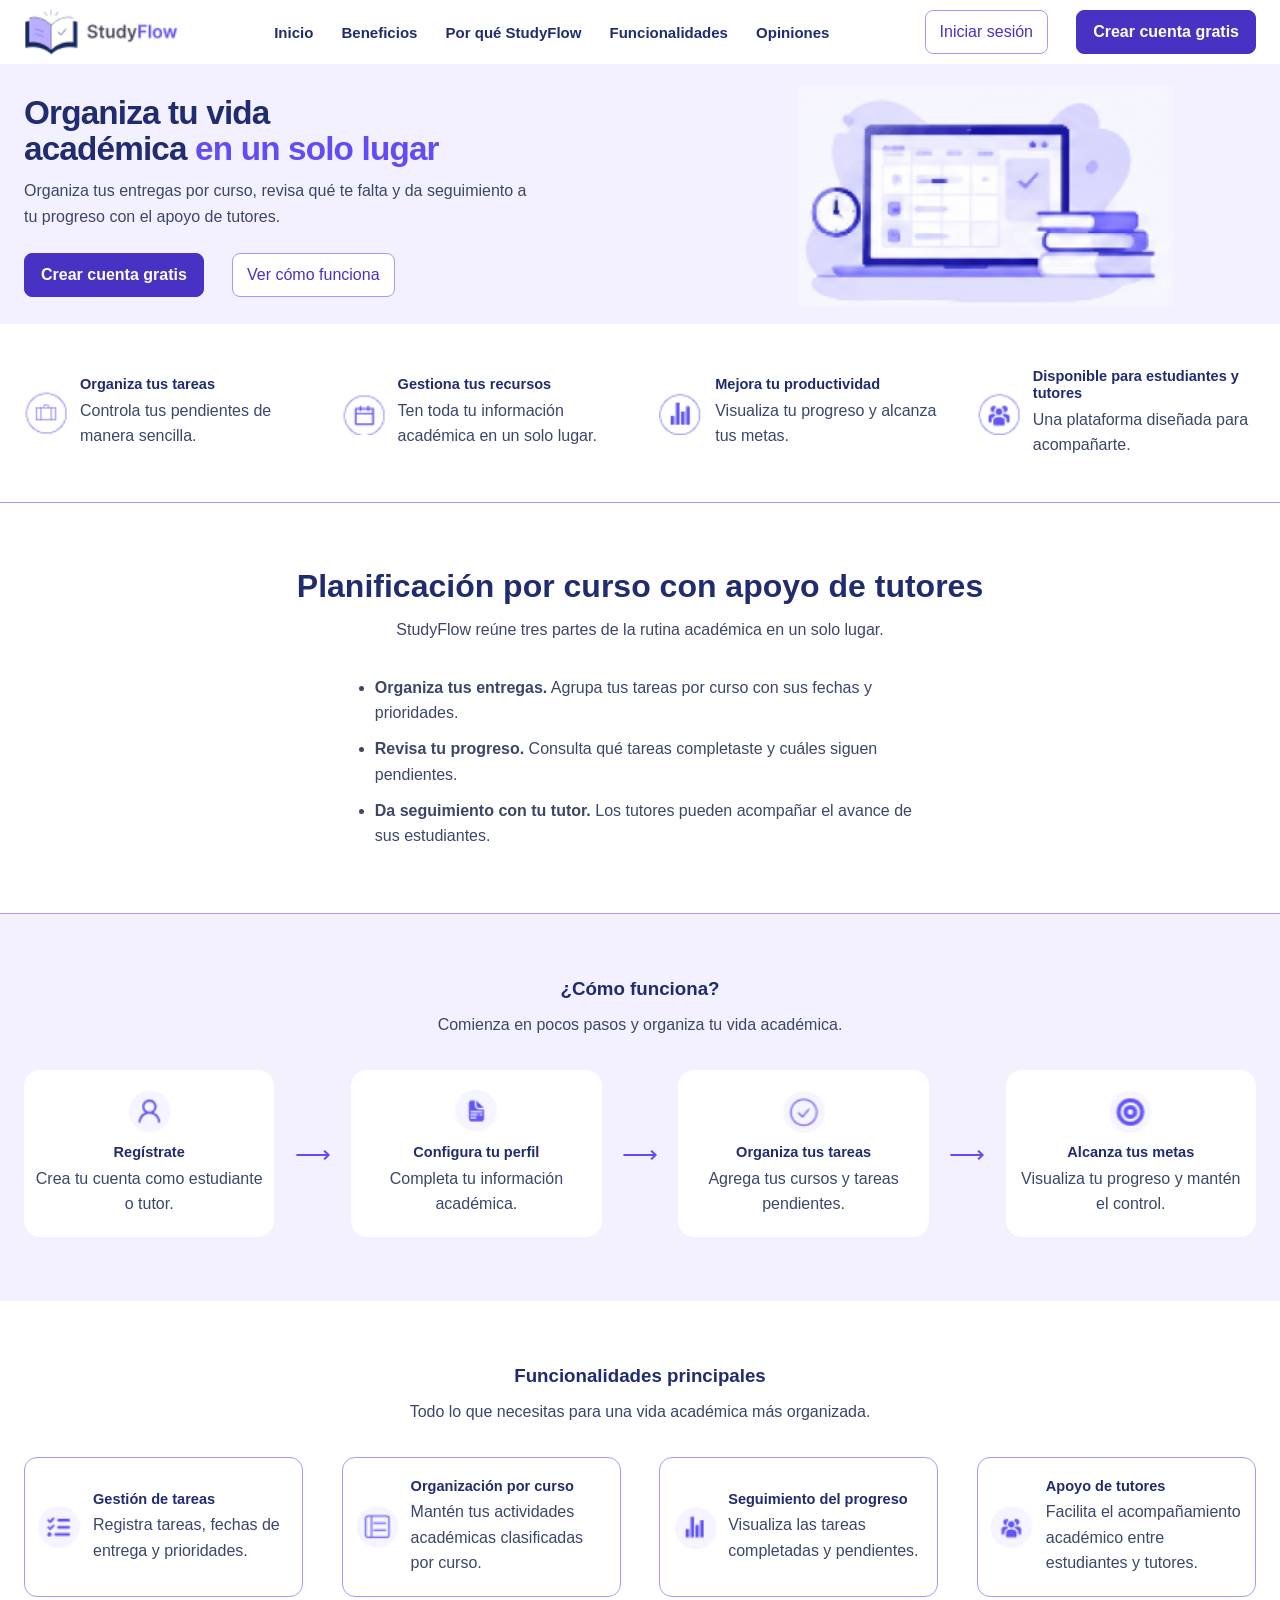
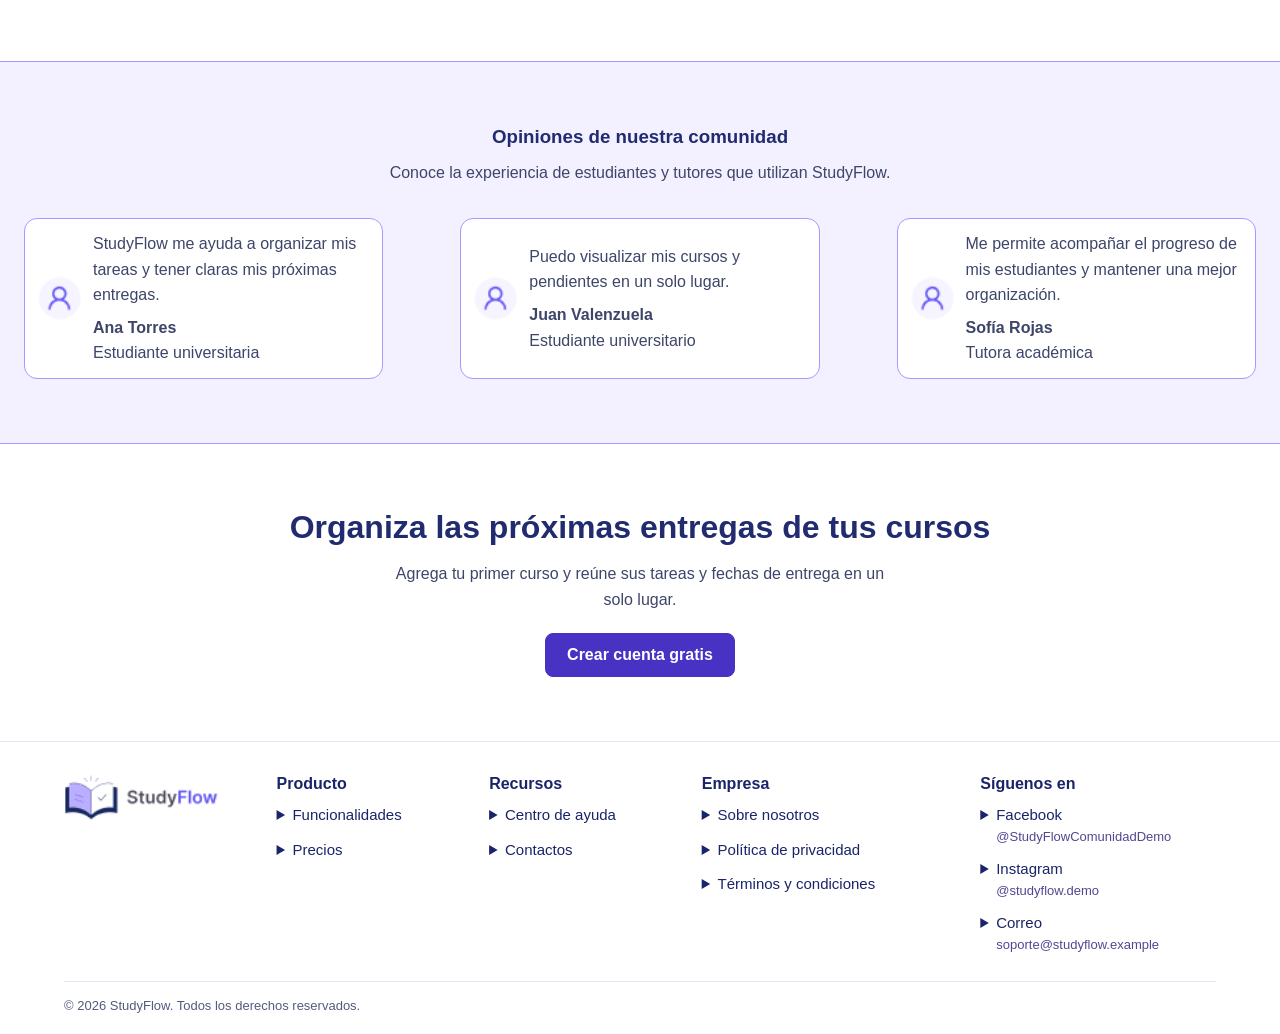
==== index.html @ 6f00f04d "Add files via upload" ====
<!doctype html>
<html lang="es">
  <head>
    <meta charset="utf-8">
    <meta name="viewport" content="width=device-width, initial-scale=1">
    <title>StudyFlow | Organiza tu vida académica</title>
    <link rel="stylesheet" href="assets/styles/styles.css">
  </head>
  <body class="studyflow-landing">
    <header class="wrap top" id="inicio">
      <a href="#inicio">
        <img class="logo" src="assets/img/logo.png" alt="StudyFlow">
      </a>
      <nav aria-label="Navegación principal">
        <a href="#inicio">Inicio</a>
        <a href="#beneficios">Beneficios</a>
        <a href="#diferencial">Por qué StudyFlow</a>
        <a href="#funciones">Funcionalidades</a>
        <a href="#opiniones">Opiniones</a>
      </nav>
      <div class="actions">
        <a class="button outline" href="login.html">Iniciar sesión</a>
        <a class="button sf-primary" href="registro.html">Crear cuenta gratis</a>
      </div>
    </header>
    <main>
      <section class="lavender">
        <div class="wrap hero">
          <div>
            <h1>Organiza tu vida<br> académica <span>en un solo lugar</span></h1>
            <p>Organiza tus entregas por curso, revisa qué te falta y da seguimiento a tu progreso con el apoyo de tutores.</p>
            <div class="actions">
              <a class="button sf-primary" href="registro.html">Crear cuenta gratis</a>
              <a class="button outline" href="#pasos">Ver cómo funciona</a>
            </div>
          </div>
          <img class="hero-art" src="assets/img/agenda.png" alt="Agenda académica en una computadora, junto a un reloj y una pila de libros">
        </div>
      </section>
      <section class="wrap grid benefits" id="beneficios" aria-label="Beneficios">
        <article>
          <img src="assets/img/icons/tasks.png" alt="">
          <div>
            <h3>Organiza tus tareas</h3>
            <p>Controla tus pendientes de manera sencilla.</p>
          </div>
        </article>
        <article>
          <img src="assets/img/icons/calendar.png" alt="">
          <div>
            <h3>Gestiona tus recursos</h3>
            <p>Ten toda tu información académica en un solo lugar.</p>
          </div>
        </article>
        <article>
          <img src="assets/img/icons/chart.png" alt="">
          <div>
            <h3>Mejora tu productividad</h3>
            <p>Visualiza tu progreso y alcanza tus metas.</p>
          </div>
        </article>
        <article>
          <img src="assets/img/icons/team.png" alt="">
          <div>
            <h3>Disponible para estudiantes y tutores</h3>
            <p>Una plataforma diseñada para acompañarte.</p>
          </div>
        </article>
      </section>
      <section class="section sf-difference" id="diferencial" aria-labelledby="titulo-diferencial">
        <div class="wrap">
          <h2 id="titulo-diferencial">Planificación por curso con apoyo de tutores</h2>
          <p class="subtitle">StudyFlow reúne tres partes de la rutina académica en un solo lugar.</p>
          <ul>
            <li><strong>Organiza tus entregas.</strong> Agrupa tus tareas por curso con sus fechas y prioridades.</li>
            <li><strong>Revisa tu progreso.</strong> Consulta qué tareas completaste y cuáles siguen pendientes.</li>
            <li><strong>Da seguimiento con tu tutor.</strong> Los tutores pueden acompañar el avance de sus estudiantes.</li>
          </ul>
        </div>
      </section>
      <section class="lavender section" id="pasos">
        <div class="wrap">
          <h2>¿Cómo funciona?</h2>
          <p class="subtitle">Comienza en pocos pasos y organiza tu vida académica.</p>
          <ol class="grid steps">
            <li>
              <img src="assets/img/icons/user.png" alt="">
              <h3>Regístrate</h3>
              <p>Crea tu cuenta como estudiante o tutor.</p>
            </li>
            <li>
              <img src="assets/img/icons/file.png" alt="">
              <h3>Configura tu perfil</h3>
              <p>Completa tu información académica.</p>
            </li>
            <li>
              <img src="assets/img/icons/check.png" alt="">
              <h3>Organiza tus tareas</h3>
              <p>Agrega tus cursos y tareas pendientes.</p>
            </li>
            <li>
              <img src="assets/img/icons/target.png" alt="">
              <h3>Alcanza tus metas</h3>
              <p>Visualiza tu progreso y mantén el control.</p>
            </li>
          </ol>
        </div>
      </section>
      <section class="wrap section" id="funciones">
        <h2>Funcionalidades principales</h2>
        <p class="subtitle">Todo lo que necesitas para una vida académica más organizada.</p>
        <div class="grid features">
          <article>
            <img src="assets/img/icons/list.png" alt="">
            <div>
              <h3>Gestión de tareas</h3>
              <p>Registra tareas, fechas de entrega y prioridades.</p>
            </div>
          </article>
          <article>
            <img src="assets/img/icons/course.png" alt="">
            <div>
              <h3>Organización por curso</h3>
              <p>Mantén tus actividades académicas clasificadas por curso.</p>
            </div>
          </article>
          <article>
            <img src="assets/img/icons/progress.png" alt="">
            <div>
              <h3>Seguimiento del progreso</h3>
              <p>Visualiza las tareas completadas y pendientes.</p>
            </div>
          </article>
          <article>
            <img src="assets/img/icons/support.png" alt="">
            <div>
              <h3>Apoyo de tutores</h3>
              <p>Facilita el acompañamiento académico entre estudiantes y tutores.</p>
            </div>
          </article>
        </div>
      </section>
      <section class="lavender section opinions" id="opiniones">
        <div class="wrap">
          <h2>Opiniones de nuestra comunidad</h2>
          <p class="subtitle">Conoce la experiencia de estudiantes y tutores que utilizan StudyFlow.</p>
          <div class="quotes">
            <figure>
              <img src="assets/img/icons/user.png" alt="">
              <div>
                <blockquote>StudyFlow me ayuda a organizar mis tareas y tener claras mis próximas entregas.</blockquote>
                <figcaption><strong>Ana Torres</strong><br>Estudiante universitaria</figcaption>
              </div>
            </figure>
            <figure>
              <img src="assets/img/icons/user.png" alt="">
              <div>
                <blockquote>Puedo visualizar mis cursos y pendientes en un solo lugar.</blockquote>
                <figcaption><strong>Juan Valenzuela</strong><br>Estudiante universitario</figcaption>
              </div>
            </figure>
            <figure>
              <img src="assets/img/icons/user.png" alt="">
              <div>
                <blockquote>Me permite acompañar el progreso de mis estudiantes y mantener una mejor organización.</blockquote>
                <figcaption><strong>Sofía Rojas</strong><br>Tutora académica</figcaption>
              </div>
            </figure>
          </div>
        </div>
      </section>
      <section class="section callout">
        <h2>Organiza las próximas entregas de tus cursos</h2>
        <p>Agrega tu primer curso y reúne sus tareas y fechas de entrega en un solo lugar.</p>
        <a class="button sf-primary" href="registro.html">Crear cuenta gratis</a>
      </section>
    </main>
    <footer class="sf-footer">
      <div class="sf-footer-grid">
        <a class="sf-brand" href="#inicio">
          <img class="logo" src="assets/img/logo.png" alt="StudyFlow">
        </a>

        <section aria-labelledby="sf-producto">
          <h2 id="sf-producto">Producto</h2>

          <details>
            <summary>Funcionalidades</summary>
            <p>Organiza tus cursos, consulta las próximas entregas y marca las tareas que ya terminaste.</p>
          </details>

          <details>
            <summary>Precios</summary>
            <p><strong>Gratis · S/ 0 al mes</strong><br>Hasta tres cursos y un calendario.</p>
            <p><strong>Plus · S/ 15 al mes</strong><br>Cursos ilimitados y recordatorios personalizados.</p>
            <p><small>Precios de ejemplo.</small></p>
          </details>
        </section>

        <section aria-labelledby="sf-recursos">
          <h2 id="sf-recursos">Recursos</h2>

          <details>
            <summary>Centro de ayuda</summary>
            <p><strong>¿Cómo creo un curso?</strong><br>En tu panel, selecciona «Nuevo curso» y escribe su nombre.</p>
            <p><strong>¿Cómo completo una tarea?</strong><br>Abre el curso y marca la casilla junto a la tarea.</p>
          </details>

          <details>
            <summary>Contactos</summary>
            <p><strong>Teléfono</strong><br>+1 (202) 555-0147</p>
            <p><strong>Correo</strong><br>soporte@studyflow.example</p>
            <p><strong>Horario</strong><br>Lunes a viernes, de 9 a. m. a 6 p. m.</p>
            <p><small>Datos de contacto ficticios.</small></p>
          </details>
        </section>

        <section aria-labelledby="sf-empresa">
          <h2 id="sf-empresa">Empresa</h2>

          <details>
            <summary>Sobre nosotros</summary>
            <p>StudyFlow ayuda a estudiantes a reunir sus cursos, tareas y fechas de entrega en un solo lugar.</p>
          </details>

          <details>
            <summary>Política de privacidad</summary>
            <p><strong>Datos que utilizamos.</strong> Los datos de una cuenta pueden incluir tu nombre, correo, cursos, tareas y preferencias.</p>
            <p><strong>Para qué los utilizamos.</strong> Para administrar tu cuenta, guardar tus tareas, enviarte los recordatorios que configures y responder tus consultas.</p>
            <p><strong>Conservación y solicitudes.</strong> Conservamos los datos durante el tiempo necesario para prestar el servicio. Puedes solicitar acceso, corrección o eliminación escribiendo a privacidad@studyflow.example.</p>
            <p><small>Texto de ejemplo para StudyFlow.</small></p>
          </details>

          <details>
            <summary>Términos y condiciones</summary>
            <p><strong>Uso del servicio.</strong> StudyFlow permite organizar cursos y tareas. Al usar el servicio, aceptas estos términos y te comprometes a respetar los derechos de otras personas.</p>
            <p><strong>Cuenta y contenido.</strong> Protege tus credenciales. Conservas los derechos sobre el contenido que subes y autorizas a StudyFlow a almacenarlo y mostrarlo para prestar el servicio.</p>
            <p><strong>Uso permitido.</strong> Queda prohibido acceder a cuentas ajenas, difundir contenido ilegal o interferir con el funcionamiento del servicio.</p>
            <p><strong>Planes y consultas.</strong> Si contratas un plan de pago, verás el precio, la frecuencia de cobro y las condiciones de cancelación antes de confirmar. Para consultas, escribe a soporte@studyflow.example.</p>
            <p><small>Texto de ejemplo para StudyFlow.</small></p>
          </details>
        </section>

        <section aria-labelledby="sf-redes">
          <h2 id="sf-redes">Síguenos en</h2>

          <details>
            <summary>Facebook <span class="sf-handle">@StudyFlowComunidadDemo</span></summary>
            <p>StudyFlow Comunidad comparte ideas de organización y novedades del producto.</p>
            <p><small>Perfil ficticio.</small></p>
          </details>

          <details>
            <summary>Instagram <span class="sf-handle">@studyflow.demo</span></summary>
            <p>Consejos de estudio, calendarios y rutinas para organizar tu semana.</p>
            <p><small>Perfil ficticio.</small></p>
          </details>

          <details>
            <summary>Correo <span class="sf-handle">soporte@studyflow.example</span></summary>
            <p>Equipo de soporte de StudyFlow. Atención para consultas, sugerencias y problemas con la cuenta.</p>
            <p><small>Dirección ficticia.</small></p>
          </details>
        </section>
      </div>

      <p class="sf-copyright">© 2026 StudyFlow. Todos los derechos reservados.</p>
    </footer>
  </body>
</html>
---- assets/styles/styles.css ----
/* Colores y estilos generales */
:root {
  --color-texto: #202b70;
  --color-principal: #604df5;
  --fondo-lila: #f3f1ff;
  --color-borde: #a59aff;
}

* {
  box-sizing: border-box;
}

html {
  scroll-behavior: smooth;
}

body {
  margin: 0;
  color: var(--color-texto);
  font: 15px/1.4 Inter, Arial, sans-serif;
}

a {
  color: inherit;
  text-decoration: none;
}

a:focus-visible {
  outline: 2px solid var(--color-principal);
  outline-offset: 4px;
}

img {
  display: block;
  max-width: 100%;
}

h1, h2, h3, p, ol, figure, blockquote {
  margin: 0;
}

h2 {
  font-size: 1.17rem;
  line-height: 1.2;
}

h3 {
  font-size: .91rem;
  line-height: 1.2;
}

.wrap {
  width: 100%;
  padding-inline: 24px;
}

/* Más altura para la portada */
.hero {
  padding-block: 72px;
}

/* Espacio arriba y abajo de cada sección */
main > .benefits {
  padding-block: 44px;
}

main > .section {
  padding-block: 64px;
}

/* Separación entre el título, la descripción y las tarjetas */
.section .subtitle {
  margin-top: 12px;
  margin-bottom: 32px;
}

/* Más espacio dentro de las tarjetas */
.steps li,
.features article {
  padding-block: 24px;
}

/* Espaciado en celular */
@media (max-width: 690px) {
  .hero,
  main > .section {
    padding-block: 40px;
  }

  main > .benefits {
    padding-block: 32px;
  }

  .section .subtitle {
    margin-bottom: 24px;
  }
}
/* Encabezado y navegación */
.top {
  min-height: 78px;
  display: flex;
  align-items: center;
  justify-content: space-between;
  gap: 16px;
}

.logo {
  width: 155px;
}

nav, .actions {
  display: flex;
  align-items: center;
  gap: clamp(10px, 2.2vw, 32px);
}

nav {
  font-weight: 700;
  flex-wrap: wrap;
}

nav a:hover {
  text-decoration: underline;
}

/* Botones */
.button {
  display: inline-block;
  border: 1px solid var(--color-principal);
  padding: 8px 14px;
  border-radius: 8px;
  background: var(--color-principal);
  color: white;
  text-align: center;
}

.button:hover {
  background: #4935df;
  color: white;
}

.outline {
  background: white;
  color: var(--color-principal);
  border-color: var(--color-borde);
}

/* Portada */
.lavender {
  background: var(--fondo-lila);
}

.hero {
  display: grid;
  grid-template-columns: 1.2fr 1fr;
  align-items: center;
  gap: 40px;
  padding-block: 28px 20px;
}

.hero h1 {
  font-size: clamp(1.65rem, 3vw, 2.75rem);
  line-height: 1.08;
  letter-spacing: -.025em;
}

.hero h1 span {
  color: var(--color-principal);
}

.hero p {
  max-width: 520px;
  margin-top: 12px;
}

.hero .actions {
  margin-top: 23px;
  flex-wrap: wrap;
}

.hero .button {
  min-width: 155px;
}

.hero .note {
  margin-top: 15px;
}

.hero-art {
  width: min(100%, 430px);
  justify-self: center;
}

/* Beneficios y secciones */
.grid {
  display: grid;
  grid-template-columns: repeat(4, minmax(0, 1fr));
  gap: clamp(14px, 3vw, 42px);
}

.benefits {
  padding-block: 18px;
}

.benefits article, .features article, figure {
  display: flex;
  align-items: center;
  gap: 12px;
}

article img, figure img, .steps img {
  width: 44px;
  flex: 0 0 44px;
}

article p, .steps p, figure {
  font-size: .82rem;
  line-height: 1.24;
}

.section {
  padding-block: 16px 22px;
  text-align: center;
}

.subtitle {
  margin: 4px 0 16px;
  font-size: .84rem;
}

/* Pasos para comenzar */
.steps {
  list-style: none;
  padding: 0;
  gap: clamp(20px, 6vw, 82px);
}

.steps li {
  background: white;
  border-radius: 16px;
  position: relative;
  padding: 20px 10px 12px;
}

.steps li:not(:last-child)::after {
  content: '⟶';
  color: var(--color-principal);
  font-size: 25px;
  position: absolute;
  left: 100%;
  width: clamp(20px, 6vw, 82px);
  top: 40%;
}

.steps img {
  margin: 0 auto 15px;
  mix-blend-mode: multiply;
}

.steps p, article p {
  margin-top: 4px;
}

/* Tarjetas y opiniones */
.features article, figure {
  border: 1px solid var(--color-borde);
  border-radius: 13px;
  background: white;
  padding: 12px;
  text-align: left;
}

.opinions {
  border-block: 1px solid var(--color-borde);
}

.quotes {
  display: grid;
  grid-template-columns: repeat(3, 1fr);
  gap: clamp(14px, 6vw, 80px);
}

figcaption {
  margin-top: 7px;
}

/* Llamada a la acción */
.callout {
  padding-inline: 24px;
}

.callout h2 {
  margin-bottom: 15px;
}

.callout .button {
  min-width: 190px;
}

/* Pie de página */

.sf-footer {
 padding: 32px clamp(20px, 5vw, 64px) 18px;
 border-top: 1px solid #e8e3fa;
 background: #fff;
 color: #19246a;
 font: 15px/1.5 Arial, sans-serif;
}

.sf-footer-grid {
 display: grid;
 grid-template-columns: 1fr 1fr 1fr 1.35fr 1.25fr;
 align-items: start;
 gap: 24px;
 margin: 0 auto;
}

.sf-footer section {
 min-width: 0;
 overflow-wrap: anywhere;
}

.sf-brand { display: inline-block; }

.sf-footer h2 {
 margin: 0 0 8px;
 font-size: 16px;
}

.sf-footer details + details {
 margin-top: 6px;
}

.sf-footer summary {
 padding: 3px 0;
 cursor: pointer;
}

.sf-footer summary:hover,
.sf-footer details[open] > summary {
 color: #583ac7;
}

.sf-footer summary:focus-visible,
.sf-footer a:focus-visible {
 outline: 2px solid #6549da;
 outline-offset: 4px;
 border-radius: 2px;
}

.sf-footer details p {
 margin: 6px 0 10px 16px;
 color: #495071;
 font-size: 14px;
}

.sf-handle {
 display: block;
 margin-left: 16px;
 color: #544691;
 font-size: 13px;
}

.sf-copyright {
 margin: 24px auto 0;
 padding-top: 14px;
 border-top: 1px solid #e8e3fa;
 color: #545b7d;
 font-size: 13px;
}

@media (max-width: 960px) {
 .sf-footer-grid {
  grid-template-columns: repeat(2, minmax(0, 1fr));
 }

 .sf-brand {
  grid-column: 1 / -1;
 }
}

@media (max-width: 440px) {
 .sf-footer-grid {
  grid-template-columns: 1fr;
 }
}

/* Ventanas de registro e inicio de sesión */
.overlay {
  display: none;
}

.overlay:target {
  display: grid;
  position: fixed;
  inset: 0;
  place-items: center;
  background: #17143588;
  padding: 20px;
}

.panel {
  position: relative;
  background: white;
  border-radius: 14px;
  padding: 28px;
  max-width: 420px;
}

.panel p {
  margin-top: 10px;
}

.close {
  position: absolute;
  right: 12px;
  top: 4px;
  font-size: 26px;
}

/* Ajustes para tabletas y celulares */
@media (max-width: 1000px) {

  .top {
    gap: 12px;
  }

  nav {
    gap: 10px;
    font-size: .85rem;
  }

  .top .actions {
    gap: 6px;
    font-size: .83rem;
  }

  .top .logo {
    width: 120px;
  }

  article img, figure img {
    width: 32px;
    flex-basis: 32px;
  }
}

@media (max-width: 690px) {

  .wrap {
    padding-inline: 14px;
  }

  .top {
    flex-wrap: wrap;
    padding-block: 12px;
  }

  nav {
    order: 1;
    width: 100%;
    justify-content: space-between;
  }

  .hero {
    grid-template-columns: 1fr;
    gap: 12px;
  }

  .hero-art {
    width: min(100%, 340px);
  }

  .grid {
    grid-template-columns: repeat(2, minmax(0, 1fr));
  }

  .steps li:not(:last-child)::after {
    content: none;
  }

  .quotes {
    grid-template-columns: 1fr;
  }
}

/* Preferencias de movimiento */
@media (prefers-reduced-motion: reduce) {

  html {
    scroll-behavior: auto;
  }
}

/* Espaciado de la portada y enlaces del pie */
.top { min-height: 64px; }
.hero { padding-block: 22px 18px; }
.hero h1 { font-size: clamp(1.65rem, 2.6vw, 2.35rem); }
.hero-art { width: min(100%, 375px); }
.benefits { padding-block: 14px; }
.section { padding-block: 14px 18px; }
.steps li { padding-top: 14px; }
.steps img { margin-bottom: 10px; }

/* Mejoras de la landing de StudyFlow */
.studyflow-landing {
  --sf-cta: #4732c4;
  --sf-cta-hover: #38249e;
  --sf-texto-secundario: #3d4569;
}

.studyflow-landing .top,
.studyflow-landing .actions {
  flex-wrap: wrap;
}

.studyflow-landing .top nav {
  font-size: 0.9375rem;
}

.studyflow-landing main :is(p, blockquote, figcaption),
.studyflow-landing .sf-difference ul {
  color: var(--sf-texto-secundario);
  font-size: 1rem;
  line-height: 1.6;
}

.studyflow-landing :is(.steps li, .features article) {
  padding-block: 1.25rem;
}

.studyflow-landing .button {
  display: inline-flex;
  align-items: center;
  justify-content: center;
  min-height: 44px;
  font-size: 1rem;
}

.studyflow-landing .button.sf-primary {
  padding: 0.625rem 1rem;
  border-color: var(--sf-cta);
  background: var(--sf-cta);
  color: #fff;
  font-weight: 700;
}

.studyflow-landing .button.sf-primary:hover {
  border-color: var(--sf-cta-hover);
  background: var(--sf-cta-hover);
  text-decoration: underline;
}

.studyflow-landing .button.outline {
  color: var(--sf-cta);
}

.studyflow-landing .button.outline:hover {
  background: var(--fondo-lila);
}

.studyflow-landing :is(a, summary):focus-visible {
  outline: 3px solid var(--sf-cta);
  outline-offset: 4px;
  box-shadow: 0 0 0 4px #fff;
}

.studyflow-landing .sf-difference {
  border-block: 1px solid var(--color-borde);
}

.studyflow-landing .sf-difference h2,
.studyflow-landing .callout h2 {
  font-size: clamp(1.4rem, 2.5vw, 2rem);
}

.studyflow-landing .sf-difference ul {
  width: fit-content;
  max-width: 65ch;
  margin: 0 auto;
  padding-inline-start: 1.5rem;
  text-align: start;
}

.studyflow-landing .sf-difference li + li {
  margin-top: 0.65rem;
}

.studyflow-landing .callout p {
  max-width: 56ch;
  margin: 0 auto 1.25rem;
}

@media (max-width: 960px) {
  .studyflow-landing .grid {
    grid-template-columns: repeat(2, minmax(0, 1fr));
  }

  .studyflow-landing .steps li::after {
    display: none;
  }
}

@media (max-width: 440px) {
  .studyflow-landing .grid {
    grid-template-columns: minmax(0, 1fr);
  }
}
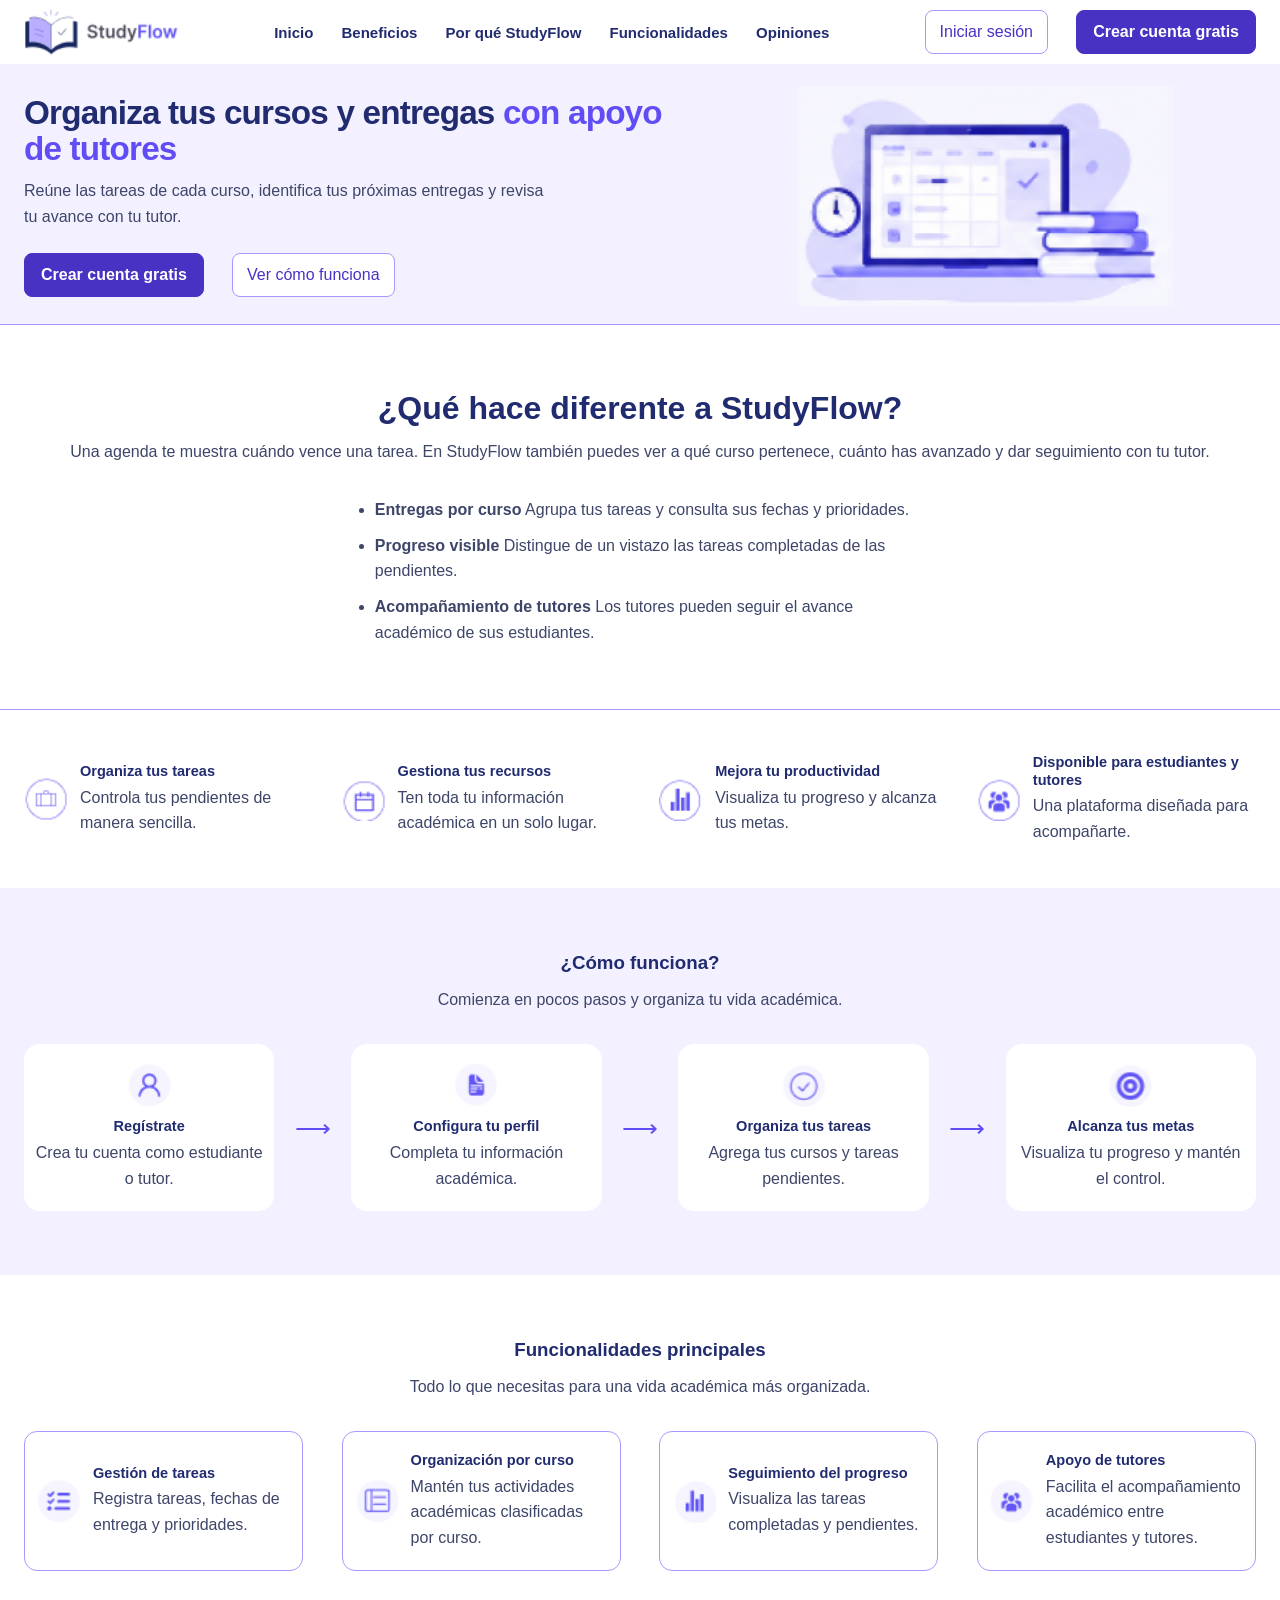
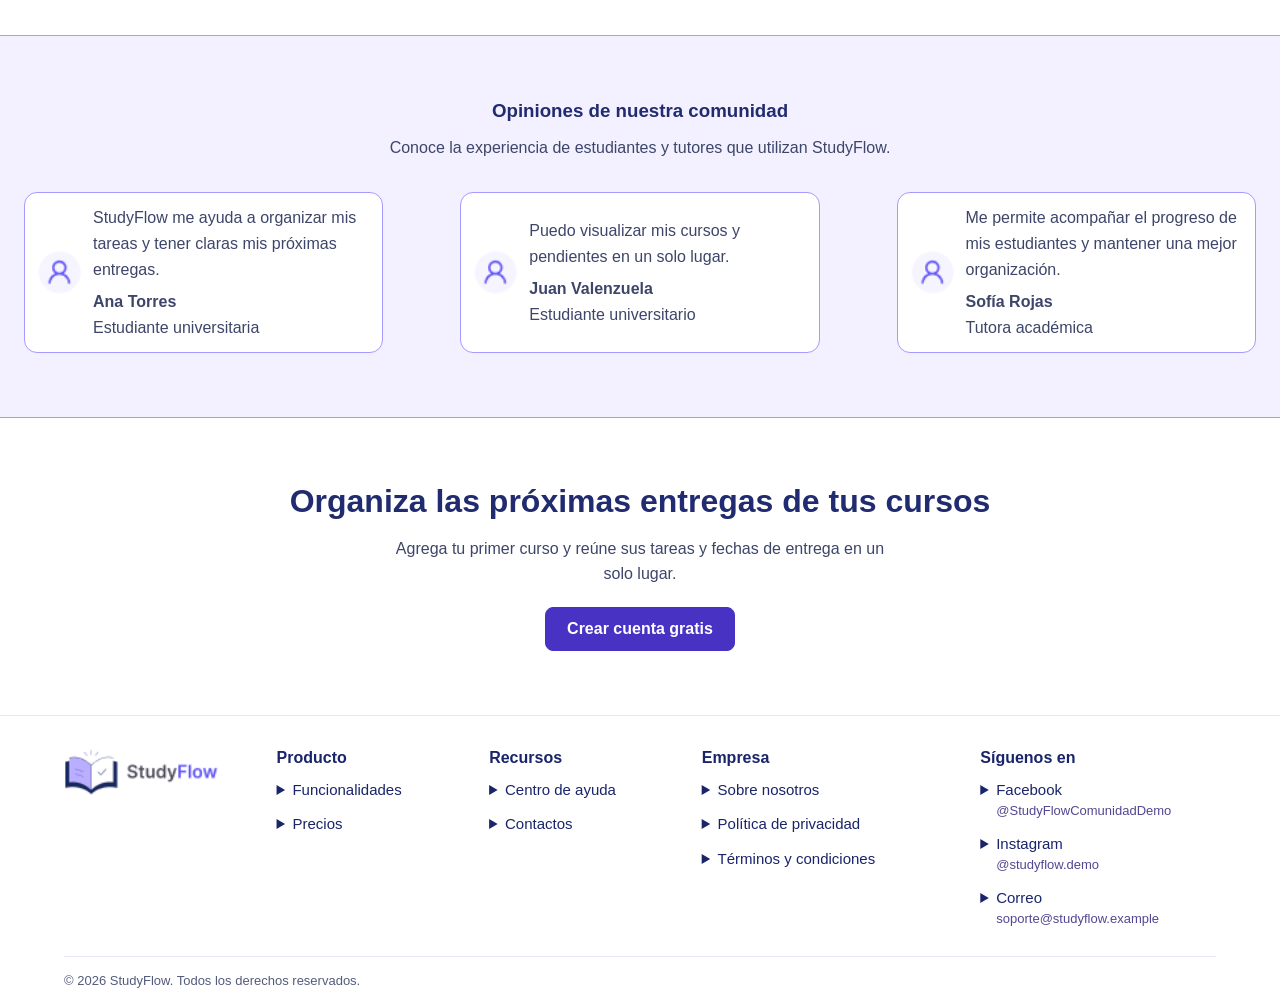
==== commit 788ee81d: "Add files via upload" ====
--- a/index.html
+++ b/index.html
@@ -27,8 +27,8 @@
       <section class="lavender">
         <div class="wrap hero">
           <div>
-            <h1>Organiza tu vida<br> académica <span>en un solo lugar</span></h1>
-            <p>Organiza tus entregas por curso, revisa qué te falta y da seguimiento a tu progreso con el apoyo de tutores.</p>
+            <h1>Organiza tus cursos y entregas <span>con apoyo de tutores</span></h1>
+            <p>Reúne las tareas de cada curso, identifica tus próximas entregas y revisa tu avance con tu tutor.</p>
             <div class="actions">
               <a class="button sf-primary" href="registro.html">Crear cuenta gratis</a>
               <a class="button outline" href="#pasos">Ver cómo funciona</a>
@@ -37,6 +37,17 @@
           <img class="hero-art" src="assets/img/agenda.png" alt="Agenda académica en una computadora, junto a un reloj y una pila de libros">
         </div>
       </section>
+      <section class="section sf-difference" id="diferencial" aria-labelledby="titulo-diferencial">
+        <div class="wrap">
+          <h2 id="titulo-diferencial">¿Qué hace diferente a StudyFlow?</h2>
+          <p class="subtitle">Una agenda te muestra cuándo vence una tarea. En StudyFlow también puedes ver a qué curso pertenece, cuánto has avanzado y dar seguimiento con tu tutor.</p>
+          <ul>
+            <li><strong>Entregas por curso</strong> Agrupa tus tareas y consulta sus fechas y prioridades.</li>
+            <li><strong>Progreso visible</strong> Distingue de un vistazo las tareas completadas de las pendientes.</li>
+            <li><strong>Acompañamiento de tutores</strong> Los tutores pueden seguir el avance académico de sus estudiantes.</li>
+          </ul>
+        </div>
+      </section>
       <section class="wrap grid benefits" id="beneficios" aria-label="Beneficios">
         <article>
           <img src="assets/img/icons/tasks.png" alt="">
@@ -66,17 +77,6 @@
             <p>Una plataforma diseñada para acompañarte.</p>
           </div>
         </article>
-      </section>
-      <section class="section sf-difference" id="diferencial" aria-labelledby="titulo-diferencial">
-        <div class="wrap">
-          <h2 id="titulo-diferencial">Planificación por curso con apoyo de tutores</h2>
-          <p class="subtitle">StudyFlow reúne tres partes de la rutina académica en un solo lugar.</p>
-          <ul>
-            <li><strong>Organiza tus entregas.</strong> Agrupa tus tareas por curso con sus fechas y prioridades.</li>
-            <li><strong>Revisa tu progreso.</strong> Consulta qué tareas completaste y cuáles siguen pendientes.</li>
-            <li><strong>Da seguimiento con tu tutor.</strong> Los tutores pueden acompañar el avance de sus estudiantes.</li>
-          </ul>
-        </div>
       </section>
       <section class="lavender section" id="pasos">
         <div class="wrap">
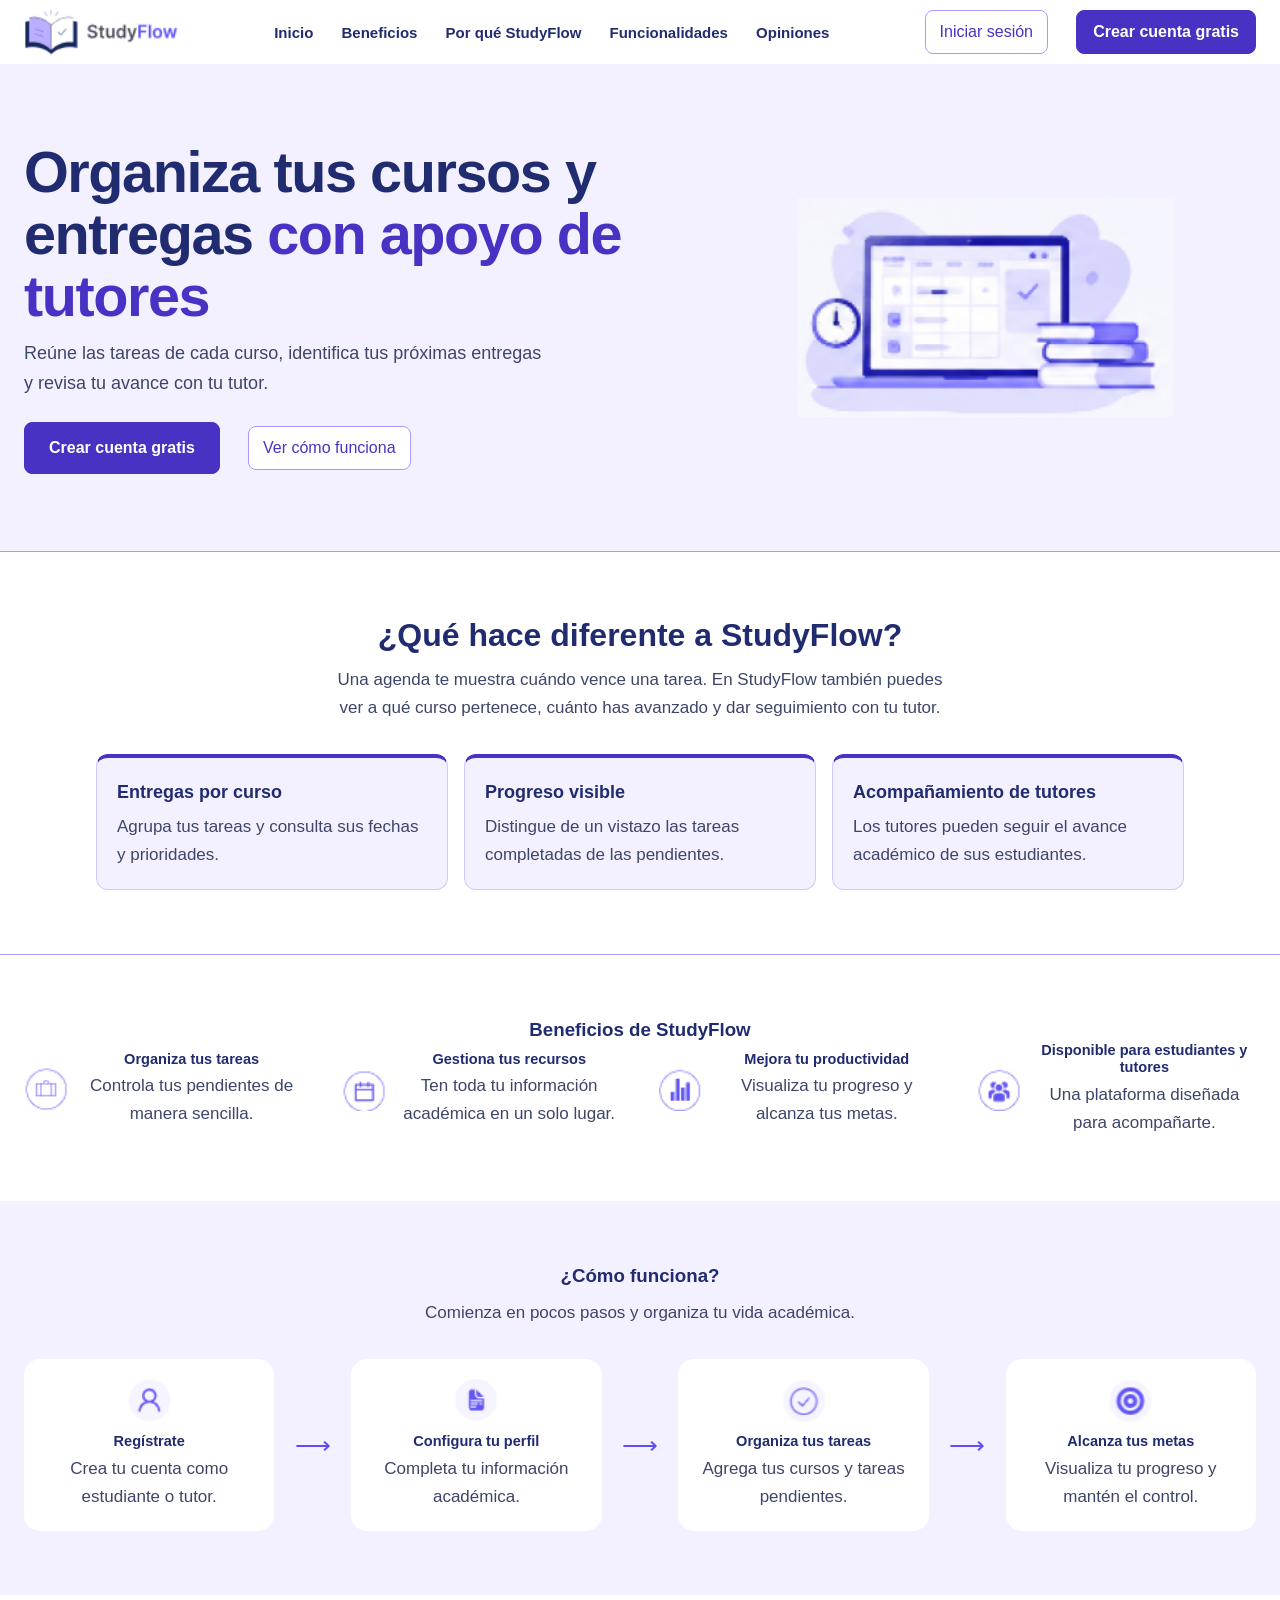
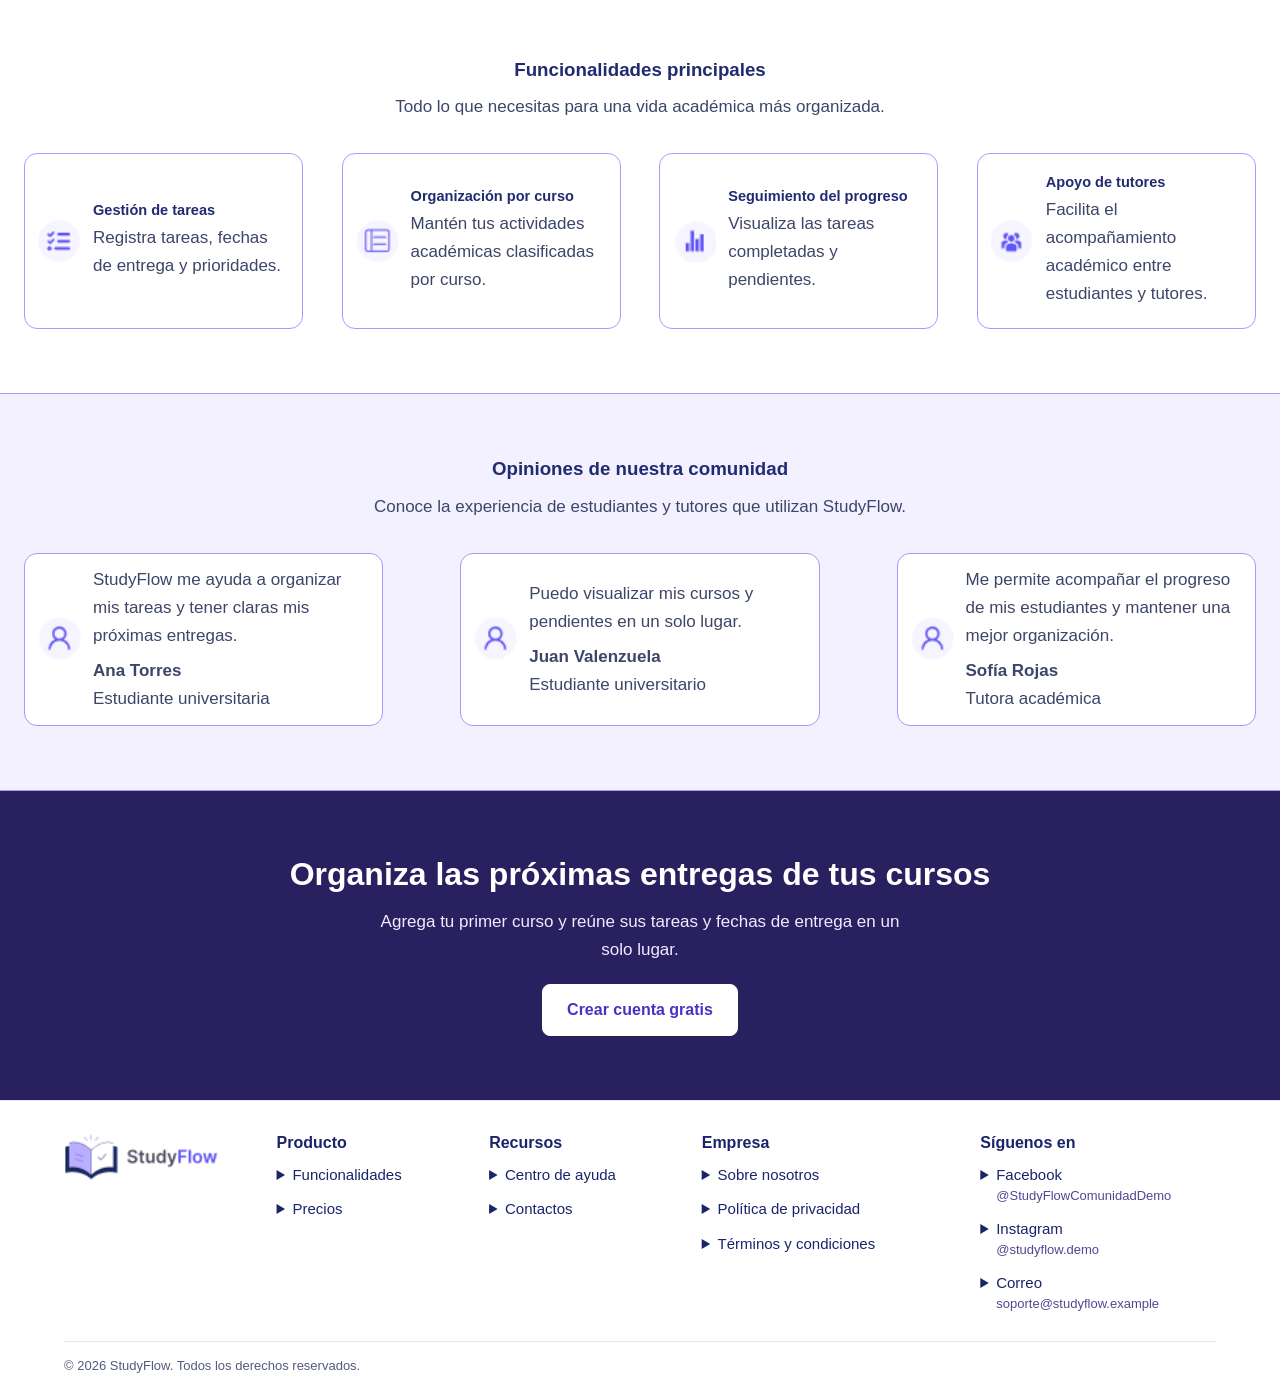
==== commit 98c962f0: "Add files via upload" ====
--- a/index.html
+++ b/index.html
@@ -1,270 +1,273 @@
-<!doctype html>
-<html lang="es">
-  <head>
-    <meta charset="utf-8">
-    <meta name="viewport" content="width=device-width, initial-scale=1">
-    <title>StudyFlow | Organiza tu vida académica</title>
-    <link rel="stylesheet" href="assets/styles/styles.css">
-  </head>
-  <body class="studyflow-landing">
-    <header class="wrap top" id="inicio">
-      <a href="#inicio">
-        <img class="logo" src="assets/img/logo.png" alt="StudyFlow">
-      </a>
-      <nav aria-label="Navegación principal">
-        <a href="#inicio">Inicio</a>
-        <a href="#beneficios">Beneficios</a>
-        <a href="#diferencial">Por qué StudyFlow</a>
-        <a href="#funciones">Funcionalidades</a>
-        <a href="#opiniones">Opiniones</a>
-      </nav>
-      <div class="actions">
-        <a class="button outline" href="login.html">Iniciar sesión</a>
-        <a class="button sf-primary" href="registro.html">Crear cuenta gratis</a>
-      </div>
-    </header>
-    <main>
-      <section class="lavender">
-        <div class="wrap hero">
-          <div>
-            <h1>Organiza tus cursos y entregas <span>con apoyo de tutores</span></h1>
-            <p>Reúne las tareas de cada curso, identifica tus próximas entregas y revisa tu avance con tu tutor.</p>
-            <div class="actions">
-              <a class="button sf-primary" href="registro.html">Crear cuenta gratis</a>
-              <a class="button outline" href="#pasos">Ver cómo funciona</a>
-            </div>
-          </div>
-          <img class="hero-art" src="assets/img/agenda.png" alt="Agenda académica en una computadora, junto a un reloj y una pila de libros">
-        </div>
-      </section>
-      <section class="section sf-difference" id="diferencial" aria-labelledby="titulo-diferencial">
-        <div class="wrap">
-          <h2 id="titulo-diferencial">¿Qué hace diferente a StudyFlow?</h2>
-          <p class="subtitle">Una agenda te muestra cuándo vence una tarea. En StudyFlow también puedes ver a qué curso pertenece, cuánto has avanzado y dar seguimiento con tu tutor.</p>
-          <ul>
-            <li><strong>Entregas por curso</strong> Agrupa tus tareas y consulta sus fechas y prioridades.</li>
-            <li><strong>Progreso visible</strong> Distingue de un vistazo las tareas completadas de las pendientes.</li>
-            <li><strong>Acompañamiento de tutores</strong> Los tutores pueden seguir el avance académico de sus estudiantes.</li>
-          </ul>
-        </div>
-      </section>
-      <section class="wrap grid benefits" id="beneficios" aria-label="Beneficios">
-        <article>
-          <img src="assets/img/icons/tasks.png" alt="">
-          <div>
-            <h3>Organiza tus tareas</h3>
-            <p>Controla tus pendientes de manera sencilla.</p>
-          </div>
-        </article>
-        <article>
-          <img src="assets/img/icons/calendar.png" alt="">
-          <div>
-            <h3>Gestiona tus recursos</h3>
-            <p>Ten toda tu información académica en un solo lugar.</p>
-          </div>
-        </article>
-        <article>
-          <img src="assets/img/icons/chart.png" alt="">
-          <div>
-            <h3>Mejora tu productividad</h3>
-            <p>Visualiza tu progreso y alcanza tus metas.</p>
-          </div>
-        </article>
-        <article>
-          <img src="assets/img/icons/team.png" alt="">
-          <div>
-            <h3>Disponible para estudiantes y tutores</h3>
-            <p>Una plataforma diseñada para acompañarte.</p>
-          </div>
-        </article>
-      </section>
-      <section class="lavender section" id="pasos">
-        <div class="wrap">
-          <h2>¿Cómo funciona?</h2>
-          <p class="subtitle">Comienza en pocos pasos y organiza tu vida académica.</p>
-          <ol class="grid steps">
-            <li>
-              <img src="assets/img/icons/user.png" alt="">
-              <h3>Regístrate</h3>
-              <p>Crea tu cuenta como estudiante o tutor.</p>
-            </li>
-            <li>
-              <img src="assets/img/icons/file.png" alt="">
-              <h3>Configura tu perfil</h3>
-              <p>Completa tu información académica.</p>
-            </li>
-            <li>
-              <img src="assets/img/icons/check.png" alt="">
-              <h3>Organiza tus tareas</h3>
-              <p>Agrega tus cursos y tareas pendientes.</p>
-            </li>
-            <li>
-              <img src="assets/img/icons/target.png" alt="">
-              <h3>Alcanza tus metas</h3>
-              <p>Visualiza tu progreso y mantén el control.</p>
-            </li>
-          </ol>
-        </div>
-      </section>
-      <section class="wrap section" id="funciones">
-        <h2>Funcionalidades principales</h2>
-        <p class="subtitle">Todo lo que necesitas para una vida académica más organizada.</p>
-        <div class="grid features">
-          <article>
-            <img src="assets/img/icons/list.png" alt="">
-            <div>
-              <h3>Gestión de tareas</h3>
-              <p>Registra tareas, fechas de entrega y prioridades.</p>
-            </div>
-          </article>
-          <article>
-            <img src="assets/img/icons/course.png" alt="">
-            <div>
-              <h3>Organización por curso</h3>
-              <p>Mantén tus actividades académicas clasificadas por curso.</p>
-            </div>
-          </article>
-          <article>
-            <img src="assets/img/icons/progress.png" alt="">
-            <div>
-              <h3>Seguimiento del progreso</h3>
-              <p>Visualiza las tareas completadas y pendientes.</p>
-            </div>
-          </article>
-          <article>
-            <img src="assets/img/icons/support.png" alt="">
-            <div>
-              <h3>Apoyo de tutores</h3>
-              <p>Facilita el acompañamiento académico entre estudiantes y tutores.</p>
-            </div>
-          </article>
-        </div>
-      </section>
-      <section class="lavender section opinions" id="opiniones">
-        <div class="wrap">
-          <h2>Opiniones de nuestra comunidad</h2>
-          <p class="subtitle">Conoce la experiencia de estudiantes y tutores que utilizan StudyFlow.</p>
-          <div class="quotes">
-            <figure>
-              <img src="assets/img/icons/user.png" alt="">
-              <div>
-                <blockquote>StudyFlow me ayuda a organizar mis tareas y tener claras mis próximas entregas.</blockquote>
-                <figcaption><strong>Ana Torres</strong><br>Estudiante universitaria</figcaption>
-              </div>
-            </figure>
-            <figure>
-              <img src="assets/img/icons/user.png" alt="">
-              <div>
-                <blockquote>Puedo visualizar mis cursos y pendientes en un solo lugar.</blockquote>
-                <figcaption><strong>Juan Valenzuela</strong><br>Estudiante universitario</figcaption>
-              </div>
-            </figure>
-            <figure>
-              <img src="assets/img/icons/user.png" alt="">
-              <div>
-                <blockquote>Me permite acompañar el progreso de mis estudiantes y mantener una mejor organización.</blockquote>
-                <figcaption><strong>Sofía Rojas</strong><br>Tutora académica</figcaption>
-              </div>
-            </figure>
-          </div>
-        </div>
-      </section>
-      <section class="section callout">
-        <h2>Organiza las próximas entregas de tus cursos</h2>
-        <p>Agrega tu primer curso y reúne sus tareas y fechas de entrega en un solo lugar.</p>
-        <a class="button sf-primary" href="registro.html">Crear cuenta gratis</a>
-      </section>
-    </main>
-    <footer class="sf-footer">
-      <div class="sf-footer-grid">
-        <a class="sf-brand" href="#inicio">
-          <img class="logo" src="assets/img/logo.png" alt="StudyFlow">
-        </a>
-
-        <section aria-labelledby="sf-producto">
-          <h2 id="sf-producto">Producto</h2>
-
-          <details>
-            <summary>Funcionalidades</summary>
-            <p>Organiza tus cursos, consulta las próximas entregas y marca las tareas que ya terminaste.</p>
-          </details>
-
-          <details>
-            <summary>Precios</summary>
-            <p><strong>Gratis · S/ 0 al mes</strong><br>Hasta tres cursos y un calendario.</p>
-            <p><strong>Plus · S/ 15 al mes</strong><br>Cursos ilimitados y recordatorios personalizados.</p>
-            <p><small>Precios de ejemplo.</small></p>
-          </details>
-        </section>
-
-        <section aria-labelledby="sf-recursos">
-          <h2 id="sf-recursos">Recursos</h2>
-
-          <details>
-            <summary>Centro de ayuda</summary>
-            <p><strong>¿Cómo creo un curso?</strong><br>En tu panel, selecciona «Nuevo curso» y escribe su nombre.</p>
-            <p><strong>¿Cómo completo una tarea?</strong><br>Abre el curso y marca la casilla junto a la tarea.</p>
-          </details>
-
-          <details>
-            <summary>Contactos</summary>
-            <p><strong>Teléfono</strong><br>+1 (202) 555-0147</p>
-            <p><strong>Correo</strong><br>soporte@studyflow.example</p>
-            <p><strong>Horario</strong><br>Lunes a viernes, de 9 a. m. a 6 p. m.</p>
-            <p><small>Datos de contacto ficticios.</small></p>
-          </details>
-        </section>
-
-        <section aria-labelledby="sf-empresa">
-          <h2 id="sf-empresa">Empresa</h2>
-
-          <details>
-            <summary>Sobre nosotros</summary>
-            <p>StudyFlow ayuda a estudiantes a reunir sus cursos, tareas y fechas de entrega en un solo lugar.</p>
-          </details>
-
-          <details>
-            <summary>Política de privacidad</summary>
-            <p><strong>Datos que utilizamos.</strong> Los datos de una cuenta pueden incluir tu nombre, correo, cursos, tareas y preferencias.</p>
-            <p><strong>Para qué los utilizamos.</strong> Para administrar tu cuenta, guardar tus tareas, enviarte los recordatorios que configures y responder tus consultas.</p>
-            <p><strong>Conservación y solicitudes.</strong> Conservamos los datos durante el tiempo necesario para prestar el servicio. Puedes solicitar acceso, corrección o eliminación escribiendo a privacidad@studyflow.example.</p>
-            <p><small>Texto de ejemplo para StudyFlow.</small></p>
-          </details>
-
-          <details>
-            <summary>Términos y condiciones</summary>
-            <p><strong>Uso del servicio.</strong> StudyFlow permite organizar cursos y tareas. Al usar el servicio, aceptas estos términos y te comprometes a respetar los derechos de otras personas.</p>
-            <p><strong>Cuenta y contenido.</strong> Protege tus credenciales. Conservas los derechos sobre el contenido que subes y autorizas a StudyFlow a almacenarlo y mostrarlo para prestar el servicio.</p>
-            <p><strong>Uso permitido.</strong> Queda prohibido acceder a cuentas ajenas, difundir contenido ilegal o interferir con el funcionamiento del servicio.</p>
-            <p><strong>Planes y consultas.</strong> Si contratas un plan de pago, verás el precio, la frecuencia de cobro y las condiciones de cancelación antes de confirmar. Para consultas, escribe a soporte@studyflow.example.</p>
-            <p><small>Texto de ejemplo para StudyFlow.</small></p>
-          </details>
-        </section>
-
-        <section aria-labelledby="sf-redes">
-          <h2 id="sf-redes">Síguenos en</h2>
-
-          <details>
-            <summary>Facebook <span class="sf-handle">@StudyFlowComunidadDemo</span></summary>
-            <p>StudyFlow Comunidad comparte ideas de organización y novedades del producto.</p>
-            <p><small>Perfil ficticio.</small></p>
-          </details>
-
-          <details>
-            <summary>Instagram <span class="sf-handle">@studyflow.demo</span></summary>
-            <p>Consejos de estudio, calendarios y rutinas para organizar tu semana.</p>
-            <p><small>Perfil ficticio.</small></p>
-          </details>
-
-          <details>
-            <summary>Correo <span class="sf-handle">soporte@studyflow.example</span></summary>
-            <p>Equipo de soporte de StudyFlow. Atención para consultas, sugerencias y problemas con la cuenta.</p>
-            <p><small>Dirección ficticia.</small></p>
-          </details>
-        </section>
-      </div>
-
-      <p class="sf-copyright">© 2026 StudyFlow. Todos los derechos reservados.</p>
-    </footer>
-  </body>
+<!doctype html>
+<html lang="es">
+  <head>
+    <meta charset="utf-8">
+    <meta name="viewport" content="width=device-width, initial-scale=1">
+    <title>StudyFlow | Organiza tu vida académica</title>
+    <link rel="stylesheet" href="assets/styles/styles.css">
+  </head>
+  <body class="studyflow-landing">
+    <header class="wrap top" id="inicio">
+      <a href="#inicio">
+        <img class="logo" src="assets/img/logo.png" alt="StudyFlow">
+      </a>
+      <nav aria-label="Navegación principal">
+        <a href="#inicio">Inicio</a>
+        <a href="#beneficios">Beneficios</a>
+        <a href="#diferencial">Por qué StudyFlow</a>
+        <a href="#funciones">Funcionalidades</a>
+        <a href="#opiniones">Opiniones</a>
+      </nav>
+      <div class="actions">
+        <a class="button outline" href="login.html">Iniciar sesión</a>
+        <a class="button sf-primary" href="registro.html">Crear cuenta gratis</a>
+      </div>
+    </header>
+    <main>
+      <section class="lavender">
+        <div class="wrap hero">
+          <div>
+            <h1>Organiza tus cursos y entregas <span>con apoyo de tutores</span></h1>
+            <p>Reúne las tareas de cada curso, identifica tus próximas entregas y revisa tu avance con tu tutor.</p>
+            <div class="actions">
+              <a class="button sf-primary" href="registro.html">Crear cuenta gratis</a>
+              <a class="button outline" href="#pasos">Ver cómo funciona</a>
+            </div>
+          </div>
+          <img class="hero-art" src="assets/img/agenda.png" alt="Agenda académica en una computadora, junto a un reloj y una pila de libros">
+        </div>
+      </section>
+      <section class="section sf-difference" id="diferencial" aria-labelledby="titulo-diferencial">
+        <div class="wrap">
+          <h2 id="titulo-diferencial">¿Qué hace diferente a StudyFlow?</h2>
+          <p class="subtitle">Una agenda te muestra cuándo vence una tarea. En StudyFlow también puedes ver a qué curso pertenece, cuánto has avanzado y dar seguimiento con tu tutor.</p>
+          <ul>
+            <li><strong>Entregas por curso</strong> Agrupa tus tareas y consulta sus fechas y prioridades.</li>
+            <li><strong>Progreso visible</strong> Distingue de un vistazo las tareas completadas de las pendientes.</li>
+            <li><strong>Acompañamiento de tutores</strong> Los tutores pueden seguir el avance académico de sus estudiantes.</li>
+          </ul>
+        </div>
+      </section>
+      <section class="wrap section benefits" id="beneficios" aria-labelledby="titulo-beneficios">
+        <h2 id="titulo-beneficios">Beneficios de StudyFlow</h2>
+        <div class="grid">
+          <article>
+            <img src="assets/img/icons/tasks.png" alt="">
+            <div>
+              <h3>Organiza tus tareas</h3>
+              <p>Controla tus pendientes de manera sencilla.</p>
+            </div>
+          </article>
+          <article>
+            <img src="assets/img/icons/calendar.png" alt="">
+            <div>
+              <h3>Gestiona tus recursos</h3>
+              <p>Ten toda tu información académica en un solo lugar.</p>
+            </div>
+          </article>
+          <article>
+            <img src="assets/img/icons/chart.png" alt="">
+            <div>
+              <h3>Mejora tu productividad</h3>
+              <p>Visualiza tu progreso y alcanza tus metas.</p>
+            </div>
+          </article>
+          <article>
+            <img src="assets/img/icons/team.png" alt="">
+            <div>
+              <h3>Disponible para estudiantes y tutores</h3>
+              <p>Una plataforma diseñada para acompañarte.</p>
+            </div>
+          </article>
+        </div>
+      </section>
+      <section class="lavender section" id="pasos">
+        <div class="wrap">
+          <h2>¿Cómo funciona?</h2>
+          <p class="subtitle">Comienza en pocos pasos y organiza tu vida académica.</p>
+          <ol class="grid steps">
+            <li>
+              <img src="assets/img/icons/user.png" alt="">
+              <h3>Regístrate</h3>
+              <p>Crea tu cuenta como estudiante o tutor.</p>
+            </li>
+            <li>
+              <img src="assets/img/icons/file.png" alt="">
+              <h3>Configura tu perfil</h3>
+              <p>Completa tu información académica.</p>
+            </li>
+            <li>
+              <img src="assets/img/icons/check.png" alt="">
+              <h3>Organiza tus tareas</h3>
+              <p>Agrega tus cursos y tareas pendientes.</p>
+            </li>
+            <li>
+              <img src="assets/img/icons/target.png" alt="">
+              <h3>Alcanza tus metas</h3>
+              <p>Visualiza tu progreso y mantén el control.</p>
+            </li>
+          </ol>
+        </div>
+      </section>
+      <section class="wrap section" id="funciones">
+        <h2>Funcionalidades principales</h2>
+        <p class="subtitle">Todo lo que necesitas para una vida académica más organizada.</p>
+        <div class="grid features">
+          <article>
+            <img src="assets/img/icons/list.png" alt="">
+            <div>
+              <h3>Gestión de tareas</h3>
+              <p>Registra tareas, fechas de entrega y prioridades.</p>
+            </div>
+          </article>
+          <article>
+            <img src="assets/img/icons/course.png" alt="">
+            <div>
+              <h3>Organización por curso</h3>
+              <p>Mantén tus actividades académicas clasificadas por curso.</p>
+            </div>
+          </article>
+          <article>
+            <img src="assets/img/icons/progress.png" alt="">
+            <div>
+              <h3>Seguimiento del progreso</h3>
+              <p>Visualiza las tareas completadas y pendientes.</p>
+            </div>
+          </article>
+          <article>
+            <img src="assets/img/icons/support.png" alt="">
+            <div>
+              <h3>Apoyo de tutores</h3>
+              <p>Facilita el acompañamiento académico entre estudiantes y tutores.</p>
+            </div>
+          </article>
+        </div>
+      </section>
+      <section class="lavender section opinions" id="opiniones">
+        <div class="wrap">
+          <h2>Opiniones de nuestra comunidad</h2>
+          <p class="subtitle">Conoce la experiencia de estudiantes y tutores que utilizan StudyFlow.</p>
+          <div class="quotes">
+            <figure>
+              <img src="assets/img/icons/user.png" alt="">
+              <div>
+                <blockquote>StudyFlow me ayuda a organizar mis tareas y tener claras mis próximas entregas.</blockquote>
+                <figcaption><strong>Ana Torres</strong><br>Estudiante universitaria</figcaption>
+              </div>
+            </figure>
+            <figure>
+              <img src="assets/img/icons/user.png" alt="">
+              <div>
+                <blockquote>Puedo visualizar mis cursos y pendientes en un solo lugar.</blockquote>
+                <figcaption><strong>Juan Valenzuela</strong><br>Estudiante universitario</figcaption>
+              </div>
+            </figure>
+            <figure>
+              <img src="assets/img/icons/user.png" alt="">
+              <div>
+                <blockquote>Me permite acompañar el progreso de mis estudiantes y mantener una mejor organización.</blockquote>
+                <figcaption><strong>Sofía Rojas</strong><br>Tutora académica</figcaption>
+              </div>
+            </figure>
+          </div>
+        </div>
+      </section>
+      <section class="section callout">
+        <h2>Organiza las próximas entregas de tus cursos</h2>
+        <p>Agrega tu primer curso y reúne sus tareas y fechas de entrega en un solo lugar.</p>
+        <a class="button sf-primary" href="registro.html">Crear cuenta gratis</a>
+      </section>
+    </main>
+    <footer class="sf-footer">
+      <div class="sf-footer-grid">
+        <a class="sf-brand" href="#inicio">
+          <img class="logo" src="assets/img/logo.png" alt="StudyFlow">
+        </a>
+
+        <section aria-labelledby="sf-producto">
+          <h2 id="sf-producto">Producto</h2>
+
+          <details>
+            <summary>Funcionalidades</summary>
+            <p>Organiza tus cursos, consulta las próximas entregas y marca las tareas que ya terminaste.</p>
+          </details>
+
+          <details>
+            <summary>Precios</summary>
+            <p><strong>Gratis · S/ 0 al mes</strong><br>Hasta tres cursos y un calendario.</p>
+            <p><strong>Plus · S/ 15 al mes</strong><br>Cursos ilimitados y recordatorios personalizados.</p>
+            <p><small>Precios de ejemplo.</small></p>
+          </details>
+        </section>
+
+        <section aria-labelledby="sf-recursos">
+          <h2 id="sf-recursos">Recursos</h2>
+
+          <details>
+            <summary>Centro de ayuda</summary>
+            <p><strong>¿Cómo creo un curso?</strong><br>En tu panel, selecciona «Nuevo curso» y escribe su nombre.</p>
+            <p><strong>¿Cómo completo una tarea?</strong><br>Abre el curso y marca la casilla junto a la tarea.</p>
+          </details>
+
+          <details>
+            <summary>Contactos</summary>
+            <p><strong>Teléfono</strong><br>+1 (202) 555-0147</p>
+            <p><strong>Correo</strong><br>soporte@studyflow.example</p>
+            <p><strong>Horario</strong><br>Lunes a viernes, de 9 a. m. a 6 p. m.</p>
+            <p><small>Datos de contacto ficticios.</small></p>
+          </details>
+        </section>
+
+        <section aria-labelledby="sf-empresa">
+          <h2 id="sf-empresa">Empresa</h2>
+
+          <details>
+            <summary>Sobre nosotros</summary>
+            <p>StudyFlow ayuda a estudiantes a reunir sus cursos, tareas y fechas de entrega en un solo lugar.</p>
+          </details>
+
+          <details>
+            <summary>Política de privacidad</summary>
+            <p><strong>Datos que utilizamos.</strong> Los datos de una cuenta pueden incluir tu nombre, correo, cursos, tareas y preferencias.</p>
+            <p><strong>Para qué los utilizamos.</strong> Para administrar tu cuenta, guardar tus tareas, enviarte los recordatorios que configures y responder tus consultas.</p>
+            <p><strong>Conservación y solicitudes.</strong> Conservamos los datos durante el tiempo necesario para prestar el servicio. Puedes solicitar acceso, corrección o eliminación escribiendo a privacidad@studyflow.example.</p>
+            <p><small>Texto de ejemplo para StudyFlow.</small></p>
+          </details>
+
+          <details>
+            <summary>Términos y condiciones</summary>
+            <p><strong>Uso del servicio.</strong> StudyFlow permite organizar cursos y tareas. Al usar el servicio, aceptas estos términos y te comprometes a respetar los derechos de otras personas.</p>
+            <p><strong>Cuenta y contenido.</strong> Protege tus credenciales. Conservas los derechos sobre el contenido que subes y autorizas a StudyFlow a almacenarlo y mostrarlo para prestar el servicio.</p>
+            <p><strong>Uso permitido.</strong> Queda prohibido acceder a cuentas ajenas, difundir contenido ilegal o interferir con el funcionamiento del servicio.</p>
+            <p><strong>Planes y consultas.</strong> Si contratas un plan de pago, verás el precio, la frecuencia de cobro y las condiciones de cancelación antes de confirmar. Para consultas, escribe a soporte@studyflow.example.</p>
+            <p><small>Texto de ejemplo para StudyFlow.</small></p>
+          </details>
+        </section>
+
+        <section aria-labelledby="sf-redes">
+          <h2 id="sf-redes">Síguenos en</h2>
+
+          <details>
+            <summary>Facebook <span class="sf-handle">@StudyFlowComunidadDemo</span></summary>
+            <p>StudyFlow Comunidad comparte ideas de organización y novedades del producto.</p>
+            <p><small>Perfil ficticio.</small></p>
+          </details>
+
+          <details>
+            <summary>Instagram <span class="sf-handle">@studyflow.demo</span></summary>
+            <p>Consejos de estudio, calendarios y rutinas para organizar tu semana.</p>
+            <p><small>Perfil ficticio.</small></p>
+          </details>
+
+          <details>
+            <summary>Correo <span class="sf-handle">soporte@studyflow.example</span></summary>
+            <p>Equipo de soporte de StudyFlow. Atención para consultas, sugerencias y problemas con la cuenta.</p>
+            <p><small>Dirección ficticia.</small></p>
+          </details>
+        </section>
+      </div>
+
+      <p class="sf-copyright">© 2026 StudyFlow. Todos los derechos reservados.</p>
+    </footer>
+  </body>
 </html>
--- a/assets/styles/styles.css
+++ b/assets/styles/styles.css
@@ -1,505 +1,505 @@
-/* Colores y estilos generales */
-:root {
-  --color-texto: #202b70;
-  --color-principal: #604df5;
-  --fondo-lila: #f3f1ff;
-  --color-borde: #a59aff;
-}
-
-* {
-  box-sizing: border-box;
-}
-
-html {
-  scroll-behavior: smooth;
-}
-
-body {
-  margin: 0;
-  color: var(--color-texto);
-  font: 15px/1.4 Inter, Arial, sans-serif;
-}
-
-a {
-  color: inherit;
-  text-decoration: none;
-}
-
-a:focus-visible {
-  outline: 2px solid var(--color-principal);
-  outline-offset: 4px;
-}
-
-img {
-  display: block;
-  max-width: 100%;
-}
-
-h1, h2, h3, p, ol, figure, blockquote {
-  margin: 0;
-}
-
-h2 {
-  font-size: 1.17rem;
-  line-height: 1.2;
-}
-
-h3 {
-  font-size: .91rem;
-  line-height: 1.2;
-}
-
-.wrap {
-  width: 100%;
-  padding-inline: 24px;
-}
-
-/* Más altura para la portada */
-.hero {
-  padding-block: 72px;
-}
-
-/* Espacio arriba y abajo de cada sección */
-main > .benefits {
-  padding-block: 44px;
-}
-
-main > .section {
-  padding-block: 64px;
-}
-
-/* Separación entre el título, la descripción y las tarjetas */
-.section .subtitle {
-  margin-top: 12px;
-  margin-bottom: 32px;
-}
-
-/* Más espacio dentro de las tarjetas */
-.steps li,
-.features article {
-  padding-block: 24px;
-}
-
-/* Espaciado en celular */
-@media (max-width: 690px) {
-  .hero,
-  main > .section {
-    padding-block: 40px;
-  }
-
-  main > .benefits {
-    padding-block: 32px;
-  }
-
-  .section .subtitle {
-    margin-bottom: 24px;
-  }
-}
-/* Encabezado y navegación */
-.top {
-  min-height: 78px;
-  display: flex;
-  align-items: center;
-  justify-content: space-between;
-  gap: 16px;
-}
-
-.logo {
-  width: 155px;
-}
-
-nav, .actions {
-  display: flex;
-  align-items: center;
-  gap: clamp(10px, 2.2vw, 32px);
-}
-
-nav {
-  font-weight: 700;
-  flex-wrap: wrap;
-}
-
-nav a:hover {
-  text-decoration: underline;
-}
-
-/* Botones */
-.button {
-  display: inline-block;
-  border: 1px solid var(--color-principal);
-  padding: 8px 14px;
-  border-radius: 8px;
-  background: var(--color-principal);
-  color: white;
-  text-align: center;
-}
-
-.button:hover {
-  background: #4935df;
-  color: white;
-}
-
-.outline {
-  background: white;
-  color: var(--color-principal);
-  border-color: var(--color-borde);
-}
-
-/* Portada */
-.lavender {
-  background: var(--fondo-lila);
-}
-
-.hero {
-  display: grid;
-  grid-template-columns: 1.2fr 1fr;
-  align-items: center;
-  gap: 40px;
-  padding-block: 28px 20px;
-}
-
-.hero h1 {
-  font-size: clamp(1.65rem, 3vw, 2.75rem);
-  line-height: 1.08;
-  letter-spacing: -.025em;
-}
-
-.hero h1 span {
-  color: var(--color-principal);
-}
-
-.hero p {
-  max-width: 520px;
-  margin-top: 12px;
-}
-
-.hero .actions {
-  margin-top: 23px;
-  flex-wrap: wrap;
-}
-
-.hero .button {
-  min-width: 155px;
-}
-
-.hero .note {
-  margin-top: 15px;
-}
-
-.hero-art {
-  width: min(100%, 430px);
-  justify-self: center;
-}
-
-/* Beneficios y secciones */
-.grid {
-  display: grid;
-  grid-template-columns: repeat(4, minmax(0, 1fr));
-  gap: clamp(14px, 3vw, 42px);
-}
-
-.benefits {
-  padding-block: 18px;
-}
-
-.benefits article, .features article, figure {
-  display: flex;
-  align-items: center;
-  gap: 12px;
-}
-
-article img, figure img, .steps img {
-  width: 44px;
-  flex: 0 0 44px;
-}
-
-article p, .steps p, figure {
-  font-size: .82rem;
-  line-height: 1.24;
-}
-
-.section {
-  padding-block: 16px 22px;
-  text-align: center;
-}
-
-.subtitle {
-  margin: 4px 0 16px;
-  font-size: .84rem;
-}
-
-/* Pasos para comenzar */
-.steps {
-  list-style: none;
-  padding: 0;
-  gap: clamp(20px, 6vw, 82px);
-}
-
-.steps li {
-  background: white;
-  border-radius: 16px;
-  position: relative;
-  padding: 20px 10px 12px;
-}
-
-.steps li:not(:last-child)::after {
-  content: '⟶';
-  color: var(--color-principal);
-  font-size: 25px;
-  position: absolute;
-  left: 100%;
-  width: clamp(20px, 6vw, 82px);
-  top: 40%;
-}
-
-.steps img {
-  margin: 0 auto 15px;
-  mix-blend-mode: multiply;
-}
-
-.steps p, article p {
-  margin-top: 4px;
-}
-
-/* Tarjetas y opiniones */
-.features article, figure {
-  border: 1px solid var(--color-borde);
-  border-radius: 13px;
-  background: white;
-  padding: 12px;
-  text-align: left;
-}
-
-.opinions {
-  border-block: 1px solid var(--color-borde);
-}
-
-.quotes {
-  display: grid;
-  grid-template-columns: repeat(3, 1fr);
-  gap: clamp(14px, 6vw, 80px);
-}
-
-figcaption {
-  margin-top: 7px;
-}
-
-/* Llamada a la acción */
-.callout {
-  padding-inline: 24px;
-}
-
-.callout h2 {
-  margin-bottom: 15px;
-}
-
-.callout .button {
-  min-width: 190px;
-}
-
-/* Pie de página */
-
-.sf-footer {
- padding: 32px clamp(20px, 5vw, 64px) 18px;
- border-top: 1px solid #e8e3fa;
- background: #fff;
- color: #19246a;
- font: 15px/1.5 Arial, sans-serif;
-}
-
-.sf-footer-grid {
- display: grid;
- grid-template-columns: 1fr 1fr 1fr 1.35fr 1.25fr;
- align-items: start;
- gap: 24px;
- margin: 0 auto;
-}
-
-.sf-footer section {
- min-width: 0;
- overflow-wrap: anywhere;
-}
-
-.sf-brand { display: inline-block; }
-
-.sf-footer h2 {
- margin: 0 0 8px;
- font-size: 16px;
-}
-
-.sf-footer details + details {
- margin-top: 6px;
-}
-
-.sf-footer summary {
- padding: 3px 0;
- cursor: pointer;
-}
-
-.sf-footer summary:hover,
-.sf-footer details[open] > summary {
- color: #583ac7;
-}
-
-.sf-footer summary:focus-visible,
-.sf-footer a:focus-visible {
- outline: 2px solid #6549da;
- outline-offset: 4px;
- border-radius: 2px;
-}
-
-.sf-footer details p {
- margin: 6px 0 10px 16px;
- color: #495071;
- font-size: 14px;
-}
-
-.sf-handle {
- display: block;
- margin-left: 16px;
- color: #544691;
- font-size: 13px;
-}
-
-.sf-copyright {
- margin: 24px auto 0;
- padding-top: 14px;
- border-top: 1px solid #e8e3fa;
- color: #545b7d;
- font-size: 13px;
-}
-
-@media (max-width: 960px) {
- .sf-footer-grid {
-  grid-template-columns: repeat(2, minmax(0, 1fr));
- }
-
- .sf-brand {
-  grid-column: 1 / -1;
- }
-}
-
-@media (max-width: 440px) {
- .sf-footer-grid {
-  grid-template-columns: 1fr;
- }
-}
-
-/* Ventanas de registro e inicio de sesión */
-.overlay {
-  display: none;
-}
-
-.overlay:target {
-  display: grid;
-  position: fixed;
-  inset: 0;
-  place-items: center;
-  background: #17143588;
-  padding: 20px;
-}
-
-.panel {
-  position: relative;
-  background: white;
-  border-radius: 14px;
-  padding: 28px;
-  max-width: 420px;
-}
-
-.panel p {
-  margin-top: 10px;
-}
-
-.close {
-  position: absolute;
-  right: 12px;
-  top: 4px;
-  font-size: 26px;
-}
-
-/* Ajustes para tabletas y celulares */
-@media (max-width: 1000px) {
-
-  .top {
-    gap: 12px;
-  }
-
-  nav {
-    gap: 10px;
-    font-size: .85rem;
-  }
-
-  .top .actions {
-    gap: 6px;
-    font-size: .83rem;
-  }
-
-  .top .logo {
-    width: 120px;
-  }
-
-  article img, figure img {
-    width: 32px;
-    flex-basis: 32px;
-  }
-}
-
-@media (max-width: 690px) {
-
-  .wrap {
-    padding-inline: 14px;
-  }
-
-  .top {
-    flex-wrap: wrap;
-    padding-block: 12px;
-  }
-
-  nav {
-    order: 1;
-    width: 100%;
-    justify-content: space-between;
-  }
-
-  .hero {
-    grid-template-columns: 1fr;
-    gap: 12px;
-  }
-
-  .hero-art {
-    width: min(100%, 340px);
-  }
-
-  .grid {
-    grid-template-columns: repeat(2, minmax(0, 1fr));
-  }
-
-  .steps li:not(:last-child)::after {
-    content: none;
-  }
-
-  .quotes {
-    grid-template-columns: 1fr;
-  }
-}
-
-/* Preferencias de movimiento */
-@media (prefers-reduced-motion: reduce) {
-
-  html {
-    scroll-behavior: auto;
-  }
-}
-
-/* Espaciado de la portada y enlaces del pie */
-.top { min-height: 64px; }
-.hero { padding-block: 22px 18px; }
-.hero h1 { font-size: clamp(1.65rem, 2.6vw, 2.35rem); }
-.hero-art { width: min(100%, 375px); }
-.benefits { padding-block: 14px; }
-.section { padding-block: 14px 18px; }
-.steps li { padding-top: 14px; }
+/* Colores y estilos generales */
+:root {
+  --color-texto: #202b70;
+  --color-principal: #604df5;
+  --fondo-lila: #f3f1ff;
+  --color-borde: #a59aff;
+}
+
+* {
+  box-sizing: border-box;
+}
+
+html {
+  scroll-behavior: smooth;
+}
+
+body {
+  margin: 0;
+  color: var(--color-texto);
+  font: 15px/1.4 Inter, Arial, sans-serif;
+}
+
+a {
+  color: inherit;
+  text-decoration: none;
+}
+
+a:focus-visible {
+  outline: 2px solid var(--color-principal);
+  outline-offset: 4px;
+}
+
+img {
+  display: block;
+  max-width: 100%;
+}
+
+h1, h2, h3, p, ol, figure, blockquote {
+  margin: 0;
+}
+
+h2 {
+  font-size: 1.17rem;
+  line-height: 1.2;
+}
+
+h3 {
+  font-size: .91rem;
+  line-height: 1.2;
+}
+
+.wrap {
+  width: 100%;
+  padding-inline: 24px;
+}
+
+/* Más altura para la portada */
+.hero {
+  padding-block: 72px;
+}
+
+/* Espacio arriba y abajo de cada sección */
+main > .benefits {
+  padding-block: 44px;
+}
+
+main > .section {
+  padding-block: 64px;
+}
+
+/* Separación entre el título, la descripción y las tarjetas */
+.section .subtitle {
+  margin-top: 12px;
+  margin-bottom: 32px;
+}
+
+/* Más espacio dentro de las tarjetas */
+.steps li,
+.features article {
+  padding-block: 24px;
+}
+
+/* Espaciado en celular */
+@media (max-width: 690px) {
+  .hero,
+  main > .section {
+    padding-block: 40px;
+  }
+
+  main > .benefits {
+    padding-block: 32px;
+  }
+
+  .section .subtitle {
+    margin-bottom: 24px;
+  }
+}
+/* Encabezado y navegación */
+.top {
+  min-height: 78px;
+  display: flex;
+  align-items: center;
+  justify-content: space-between;
+  gap: 16px;
+}
+
+.logo {
+  width: 155px;
+}
+
+nav, .actions {
+  display: flex;
+  align-items: center;
+  gap: clamp(10px, 2.2vw, 32px);
+}
+
+nav {
+  font-weight: 700;
+  flex-wrap: wrap;
+}
+
+nav a:hover {
+  text-decoration: underline;
+}
+
+/* Botones */
+.button {
+  display: inline-block;
+  border: 1px solid var(--color-principal);
+  padding: 8px 14px;
+  border-radius: 8px;
+  background: var(--color-principal);
+  color: white;
+  text-align: center;
+}
+
+.button:hover {
+  background: #4935df;
+  color: white;
+}
+
+.outline {
+  background: white;
+  color: var(--color-principal);
+  border-color: var(--color-borde);
+}
+
+/* Portada */
+.lavender {
+  background: var(--fondo-lila);
+}
+
+.hero {
+  display: grid;
+  grid-template-columns: 1.2fr 1fr;
+  align-items: center;
+  gap: 40px;
+  padding-block: 28px 20px;
+}
+
+.hero h1 {
+  font-size: clamp(1.65rem, 3vw, 2.75rem);
+  line-height: 1.08;
+  letter-spacing: -.025em;
+}
+
+.hero h1 span {
+  color: var(--color-principal);
+}
+
+.hero p {
+  max-width: 520px;
+  margin-top: 12px;
+}
+
+.hero .actions {
+  margin-top: 23px;
+  flex-wrap: wrap;
+}
+
+.hero .button {
+  min-width: 155px;
+}
+
+.hero .note {
+  margin-top: 15px;
+}
+
+.hero-art {
+  width: min(100%, 430px);
+  justify-self: center;
+}
+
+/* Beneficios y secciones */
+.grid {
+  display: grid;
+  grid-template-columns: repeat(4, minmax(0, 1fr));
+  gap: clamp(14px, 3vw, 42px);
+}
+
+.benefits {
+  padding-block: 18px;
+}
+
+.benefits article, .features article, figure {
+  display: flex;
+  align-items: center;
+  gap: 12px;
+}
+
+article img, figure img, .steps img {
+  width: 44px;
+  flex: 0 0 44px;
+}
+
+article p, .steps p, figure {
+  font-size: .82rem;
+  line-height: 1.24;
+}
+
+.section {
+  padding-block: 16px 22px;
+  text-align: center;
+}
+
+.subtitle {
+  margin: 4px 0 16px;
+  font-size: .84rem;
+}
+
+/* Pasos para comenzar */
+.steps {
+  list-style: none;
+  padding: 0;
+  gap: clamp(20px, 6vw, 82px);
+}
+
+.steps li {
+  background: white;
+  border-radius: 16px;
+  position: relative;
+  padding: 20px 10px 12px;
+}
+
+.steps li:not(:last-child)::after {
+  content: '⟶';
+  color: var(--color-principal);
+  font-size: 25px;
+  position: absolute;
+  left: 100%;
+  width: clamp(20px, 6vw, 82px);
+  top: 40%;
+}
+
+.steps img {
+  margin: 0 auto 15px;
+  mix-blend-mode: multiply;
+}
+
+.steps p, article p {
+  margin-top: 4px;
+}
+
+/* Tarjetas y opiniones */
+.features article, figure {
+  border: 1px solid var(--color-borde);
+  border-radius: 13px;
+  background: white;
+  padding: 12px;
+  text-align: left;
+}
+
+.opinions {
+  border-block: 1px solid var(--color-borde);
+}
+
+.quotes {
+  display: grid;
+  grid-template-columns: repeat(3, 1fr);
+  gap: clamp(14px, 6vw, 80px);
+}
+
+figcaption {
+  margin-top: 7px;
+}
+
+/* Llamada a la acción */
+.callout {
+  padding-inline: 24px;
+}
+
+.callout h2 {
+  margin-bottom: 15px;
+}
+
+.callout .button {
+  min-width: 190px;
+}
+
+/* Pie de página */
+
+.sf-footer {
+ padding: 32px clamp(20px, 5vw, 64px) 18px;
+ border-top: 1px solid #e8e3fa;
+ background: #fff;
+ color: #19246a;
+ font: 15px/1.5 Arial, sans-serif;
+}
+
+.sf-footer-grid {
+ display: grid;
+ grid-template-columns: 1fr 1fr 1fr 1.35fr 1.25fr;
+ align-items: start;
+ gap: 24px;
+ margin: 0 auto;
+}
+
+.sf-footer section {
+ min-width: 0;
+ overflow-wrap: anywhere;
+}
+
+.sf-brand { display: inline-block; }
+
+.sf-footer h2 {
+ margin: 0 0 8px;
+ font-size: 16px;
+}
+
+.sf-footer details + details {
+ margin-top: 6px;
+}
+
+.sf-footer summary {
+ padding: 3px 0;
+ cursor: pointer;
+}
+
+.sf-footer summary:hover,
+.sf-footer details[open] > summary {
+ color: #583ac7;
+}
+
+.sf-footer summary:focus-visible,
+.sf-footer a:focus-visible {
+ outline: 2px solid #6549da;
+ outline-offset: 4px;
+ border-radius: 2px;
+}
+
+.sf-footer details p {
+ margin: 6px 0 10px 16px;
+ color: #495071;
+ font-size: 14px;
+}
+
+.sf-handle {
+ display: block;
+ margin-left: 16px;
+ color: #544691;
+ font-size: 13px;
+}
+
+.sf-copyright {
+ margin: 24px auto 0;
+ padding-top: 14px;
+ border-top: 1px solid #e8e3fa;
+ color: #545b7d;
+ font-size: 13px;
+}
+
+@media (max-width: 960px) {
+ .sf-footer-grid {
+  grid-template-columns: repeat(2, minmax(0, 1fr));
+ }
+
+ .sf-brand {
+  grid-column: 1 / -1;
+ }
+}
+
+@media (max-width: 440px) {
+ .sf-footer-grid {
+  grid-template-columns: 1fr;
+ }
+}
+
+/* Ventanas de registro e inicio de sesión */
+.overlay {
+  display: none;
+}
+
+.overlay:target {
+  display: grid;
+  position: fixed;
+  inset: 0;
+  place-items: center;
+  background: #17143588;
+  padding: 20px;
+}
+
+.panel {
+  position: relative;
+  background: white;
+  border-radius: 14px;
+  padding: 28px;
+  max-width: 420px;
+}
+
+.panel p {
+  margin-top: 10px;
+}
+
+.close {
+  position: absolute;
+  right: 12px;
+  top: 4px;
+  font-size: 26px;
+}
+
+/* Ajustes para tabletas y celulares */
+@media (max-width: 1000px) {
+
+  .top {
+    gap: 12px;
+  }
+
+  nav {
+    gap: 10px;
+    font-size: .85rem;
+  }
+
+  .top .actions {
+    gap: 6px;
+    font-size: .83rem;
+  }
+
+  .top .logo {
+    width: 120px;
+  }
+
+  article img, figure img {
+    width: 32px;
+    flex-basis: 32px;
+  }
+}
+
+@media (max-width: 690px) {
+
+  .wrap {
+    padding-inline: 14px;
+  }
+
+  .top {
+    flex-wrap: wrap;
+    padding-block: 12px;
+  }
+
+  nav {
+    order: 1;
+    width: 100%;
+    justify-content: space-between;
+  }
+
+  .hero {
+    grid-template-columns: 1fr;
+    gap: 12px;
+  }
+
+  .hero-art {
+    width: min(100%, 340px);
+  }
+
+  .grid {
+    grid-template-columns: repeat(2, minmax(0, 1fr));
+  }
+
+  .steps li:not(:last-child)::after {
+    content: none;
+  }
+
+  .quotes {
+    grid-template-columns: 1fr;
+  }
+}
+
+/* Preferencias de movimiento */
+@media (prefers-reduced-motion: reduce) {
+
+  html {
+    scroll-behavior: auto;
+  }
+}
+
+/* Espaciado de la portada y enlaces del pie */
+.top { min-height: 64px; }
+.hero { padding-block: 22px 18px; }
+.hero h1 { font-size: clamp(1.65rem, 2.6vw, 2.35rem); }
+.hero-art { width: min(100%, 375px); }
+.benefits { padding-block: 14px; }
+.section { padding-block: 14px 18px; }
+.steps li { padding-top: 14px; }
 .steps img { margin-bottom: 10px; }
 
 /* Mejoras de la landing de StudyFlow */
@@ -521,8 +521,8 @@
 .studyflow-landing main :is(p, blockquote, figcaption),
 .studyflow-landing .sf-difference ul {
   color: var(--sf-texto-secundario);
-  font-size: 1rem;
-  line-height: 1.6;
+  font-size: 1.0625rem;
+  line-height: 1.65;
 }
 
 .studyflow-landing :is(.steps li, .features article) {
@@ -574,16 +574,35 @@
   font-size: clamp(1.4rem, 2.5vw, 2rem);
 }
 
+.studyflow-landing .sf-difference .subtitle {
+  max-width: 64ch;
+  margin-inline: auto;
+}
+
 .studyflow-landing .sf-difference ul {
-  width: fit-content;
-  max-width: 65ch;
+  display: grid;
+  grid-template-columns: repeat(3, minmax(0, 1fr));
+  gap: 1rem;
+  max-width: 68rem;
   margin: 0 auto;
-  padding-inline-start: 1.5rem;
+  padding: 0;
+  list-style: none;
   text-align: start;
 }
 
-.studyflow-landing .sf-difference li + li {
-  margin-top: 0.65rem;
+.studyflow-landing .sf-difference li {
+  padding: 1.25rem;
+  border: 1px solid #d2caf9;
+  border-top: 4px solid var(--sf-cta);
+  border-radius: 0.75rem;
+  background: var(--fondo-lila);
+}
+
+.studyflow-landing .sf-difference strong {
+  display: block;
+  margin-bottom: 0.35rem;
+  color: var(--color-texto);
+  font-size: 1.125rem;
 }
 
 .studyflow-landing .callout p {
@@ -605,4 +624,51 @@
   .studyflow-landing .grid {
     grid-template-columns: minmax(0, 1fr);
   }
-}
+}
+
+.studyflow-landing .hero {
+  padding-block: clamp(2.25rem, 6vw, 5rem);
+}
+
+.studyflow-landing .hero h1 {
+  max-width: 19ch;
+  font-size: clamp(2rem, 4.5vw, 3.75rem);
+}
+
+.studyflow-landing .hero h1 span {
+  color: var(--sf-cta);
+}
+
+.studyflow-landing .hero p {
+  font-size: 1.125rem;
+}
+
+.studyflow-landing :is(.hero, .callout) .sf-primary {
+  min-height: 52px;
+  padding-inline: 1.5rem;
+}
+
+.studyflow-landing .callout {
+  background: #292060;
+  color: #fff;
+}
+
+.studyflow-landing .callout p {
+  color: #f0ecff;
+}
+
+.studyflow-landing .callout .sf-primary {
+  border-color: #fff;
+  background: #fff;
+  color: var(--sf-cta);
+}
+
+.studyflow-landing .callout .sf-primary:hover {
+  background: var(--fondo-lila);
+}
+
+@media (max-width: 690px) {
+  .studyflow-landing .sf-difference ul {
+    grid-template-columns: minmax(0, 1fr);
+  }
+}
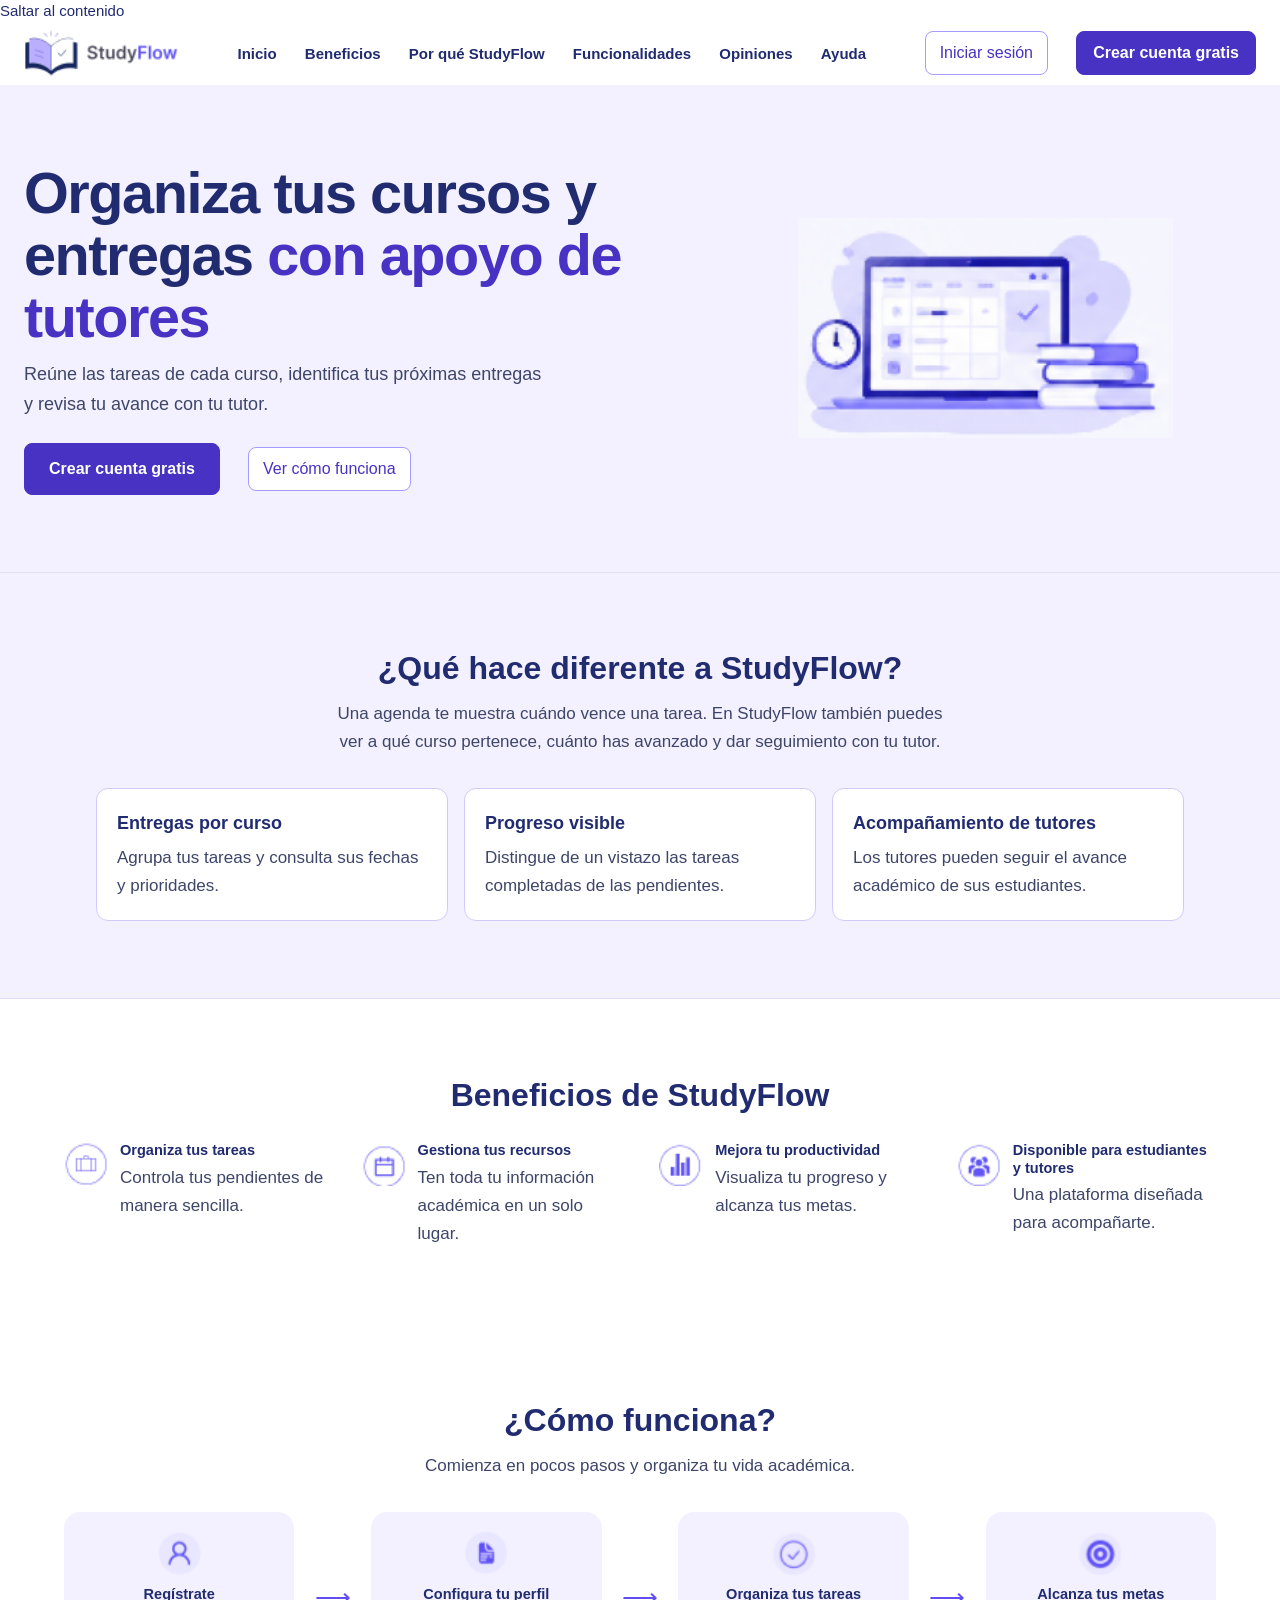
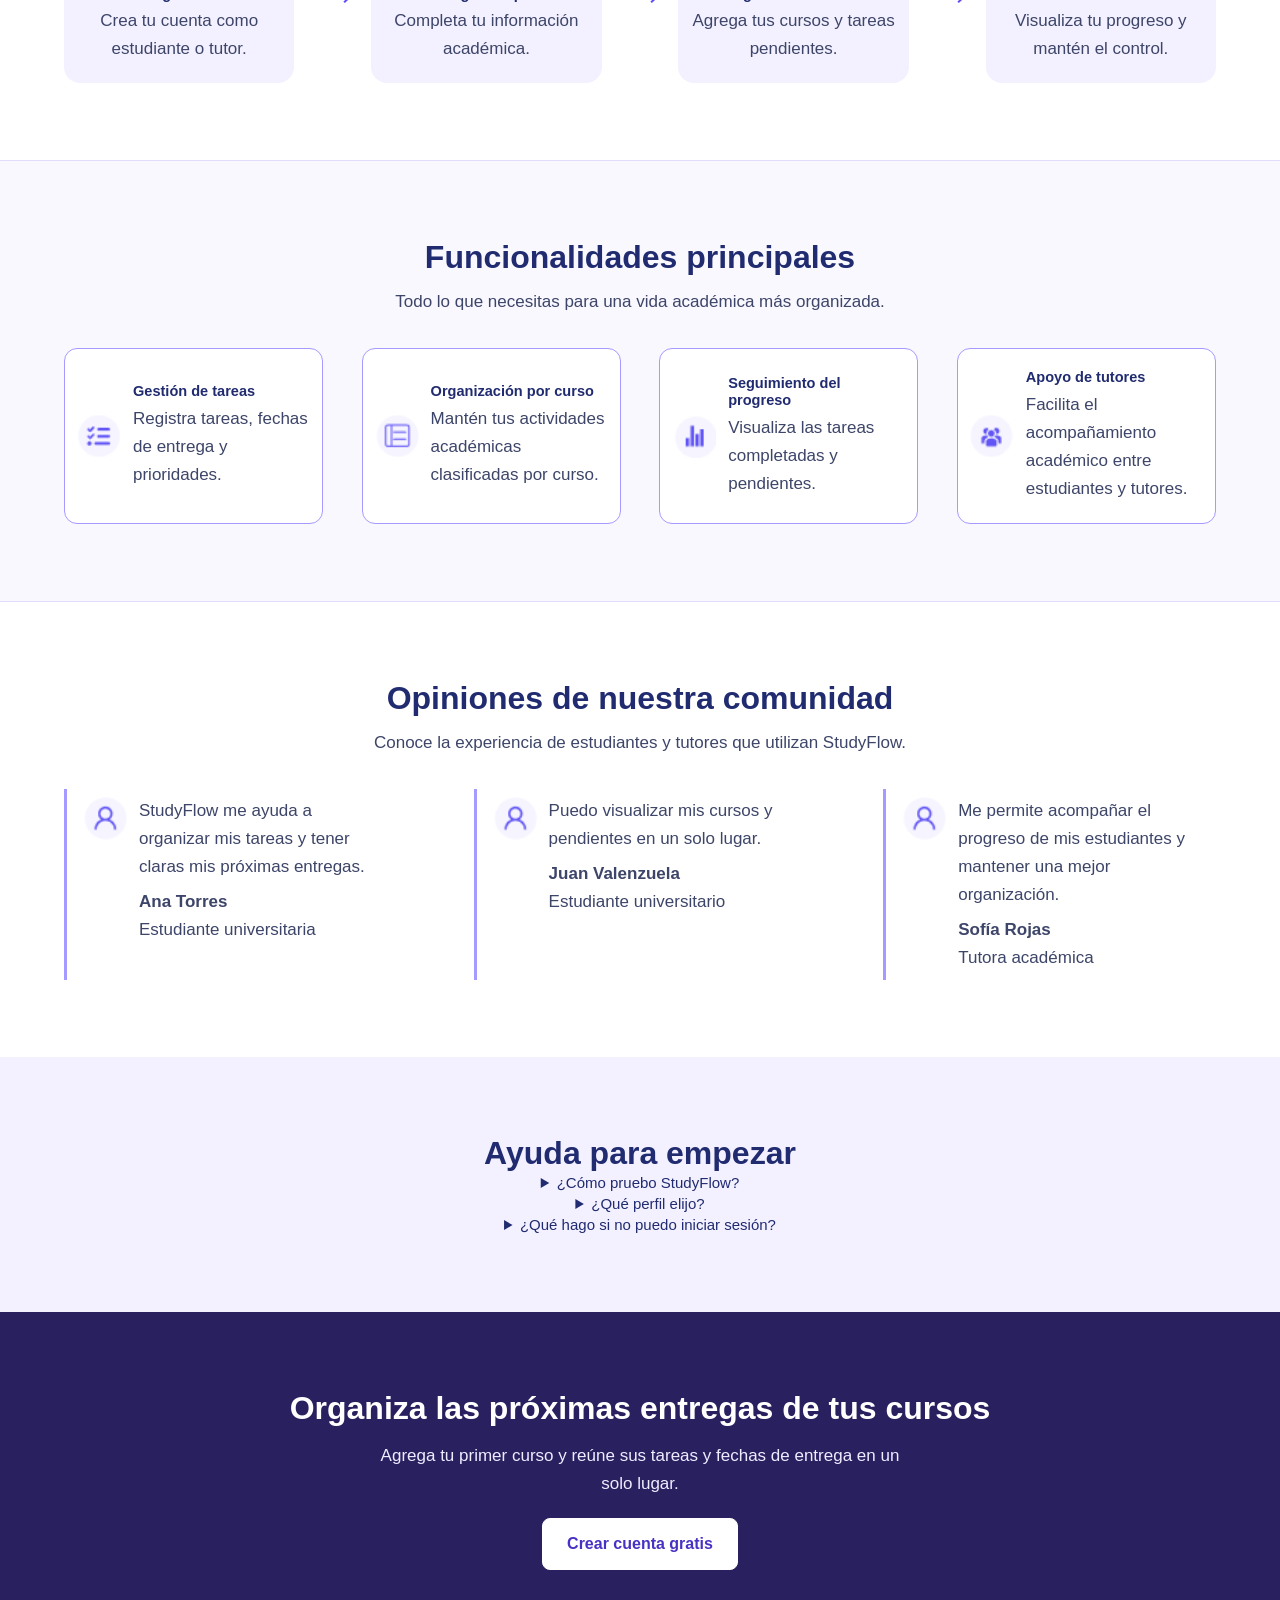
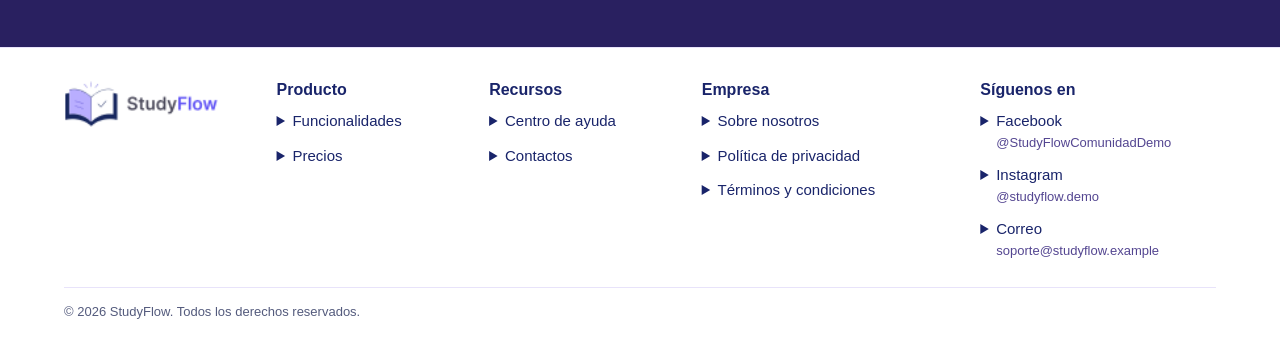
==== commit 4a52e753: "Add files via upload" ====
--- a/index.html
+++ b/index.html
@@ -7,23 +7,25 @@
     <link rel="stylesheet" href="assets/styles/styles.css">
   </head>
   <body class="studyflow-landing">
+    <a class="sf-skip" href="#contenido">Saltar al contenido</a>
     <header class="wrap top" id="inicio">
       <a href="#inicio">
         <img class="logo" src="assets/img/logo.png" alt="StudyFlow">
       </a>
       <nav aria-label="Navegación principal">
-        <a href="#inicio">Inicio</a>
+        <a href="#inicio" aria-current="location">Inicio</a>
         <a href="#beneficios">Beneficios</a>
         <a href="#diferencial">Por qué StudyFlow</a>
         <a href="#funciones">Funcionalidades</a>
         <a href="#opiniones">Opiniones</a>
+        <a href="#ayuda">Ayuda</a>
       </nav>
       <div class="actions">
         <a class="button outline" href="login.html">Iniciar sesión</a>
         <a class="button sf-primary" href="registro.html">Crear cuenta gratis</a>
       </div>
     </header>
-    <main>
+    <main id="contenido" tabindex="-1">
       <section class="lavender">
         <div class="wrap hero">
           <div>
@@ -172,6 +174,25 @@
           </div>
         </div>
       </section>
+      <section class="section lavender sf-help" id="ayuda" aria-labelledby="titulo-ayuda">
+        <div class="wrap">
+          <h2 id="titulo-ayuda">Ayuda para empezar</h2>
+          <div class="sf-questions">
+            <details>
+              <summary>¿Cómo pruebo StudyFlow?</summary>
+              <p>Abre <a href="login.html#prueba">la demostración</a>, elige Estudiante o Tutor y pulsa «Rellenar datos de prueba». Luego selecciona «Iniciar sesión».</p>
+            </details>
+            <details>
+              <summary>¿Qué perfil elijo?</summary>
+              <p>Elige Estudiante para explorar cursos y entregas. Elige Tutor para explorar el seguimiento académico.</p>
+            </details>
+            <details>
+              <summary>¿Qué hago si no puedo iniciar sesión?</summary>
+              <p>Revisa el correo, la contraseña y el perfil. Si cerraste la pestaña donde creaste tu cuenta de prueba, vuelve a registrarte o usa los datos de la demostración.</p>
+            </details>
+          </div>
+        </div>
+      </section>
       <section class="section callout">
         <h2>Organiza las próximas entregas de tus cursos</h2>
         <p>Agrega tu primer curso y reúne sus tareas y fechas de entrega en un solo lugar.</p>
@@ -269,5 +290,6 @@
 
       <p class="sf-copyright">© 2026 StudyFlow. Todos los derechos reservados.</p>
     </footer>
+    <script src="assets/scripts/landing.js" defer></script>
   </body>
 </html>
--- a/assets/styles/styles.css
+++ b/assets/styles/styles.css
@@ -672,3 +672,66 @@
     grid-template-columns: minmax(0, 1fr);
   }
 }
+
+/* Separación visual con la paleta original */
+.studyflow-landing main > .section {
+  padding-block: clamp(3rem, 6vw, 5rem);
+}
+
+.studyflow-landing main > .section:not(.callout) h2 {
+  font-size: clamp(1.4rem, 2.5vw, 2rem);
+}
+
+.studyflow-landing .benefits h2 {
+  margin-bottom: 1.75rem;
+}
+
+.studyflow-landing .benefits article {
+  align-items: flex-start;
+  text-align: start;
+}
+
+.studyflow-landing .sf-difference {
+  background: var(--fondo-lila);
+  border-color: #e1ddfa;
+}
+
+.studyflow-landing .sf-difference li {
+  background: #fff;
+  border: 1px solid #d2caf9;
+}
+
+.studyflow-landing #pasos {
+  background: #fff;
+}
+
+.studyflow-landing .steps li {
+  background: var(--fondo-lila);
+}
+
+.studyflow-landing #funciones {
+  max-width: none;
+  background: #f9f8ff;
+  border-block: 1px solid #e1ddfa;
+}
+
+.studyflow-landing #funciones .grid,
+.studyflow-landing .benefits .grid,
+.studyflow-landing .steps,
+.studyflow-landing .quotes {
+  max-width: 72rem;
+  margin-inline: auto;
+}
+
+.studyflow-landing .opinions {
+  background: #fff;
+  border: 0;
+}
+
+.studyflow-landing .quotes figure {
+  align-items: flex-start;
+  border: 0;
+  border-inline-start: 3px solid var(--color-borde);
+  border-radius: 0;
+  padding: 0.5rem 1rem;
+}
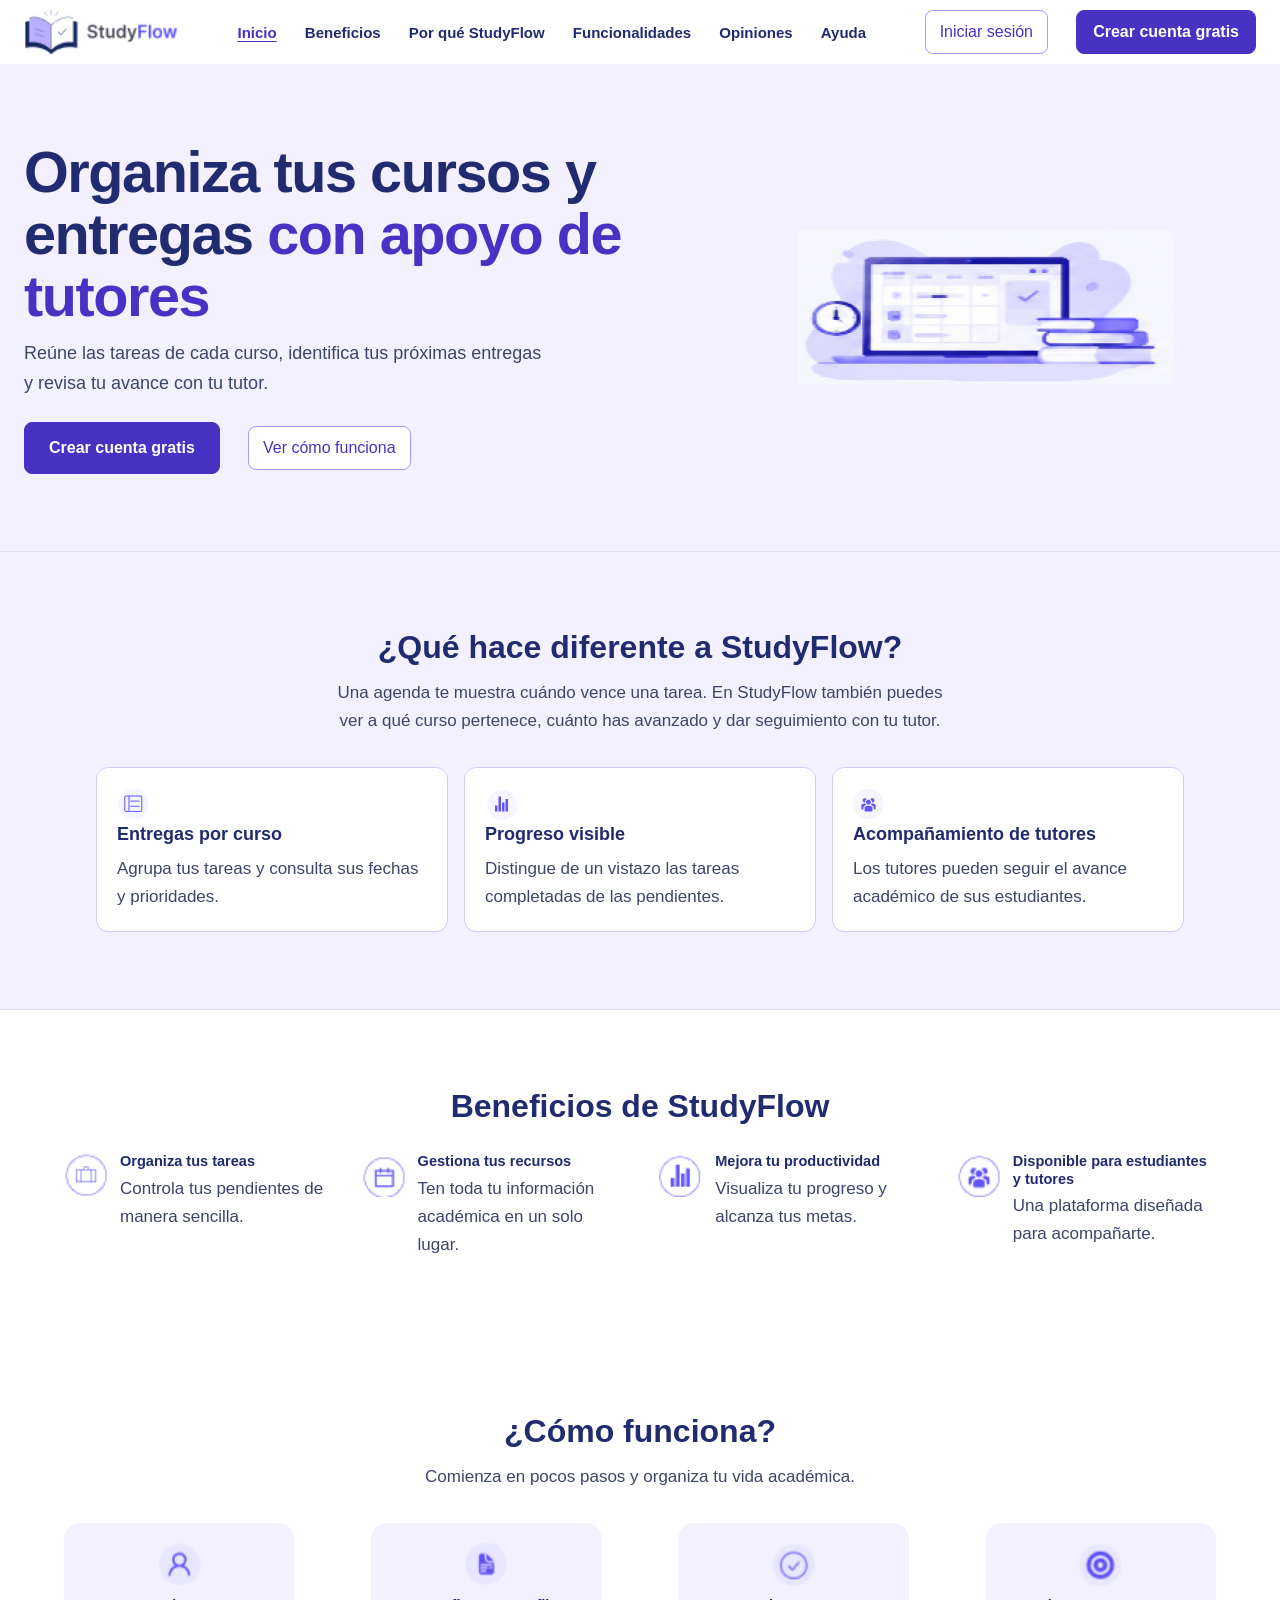
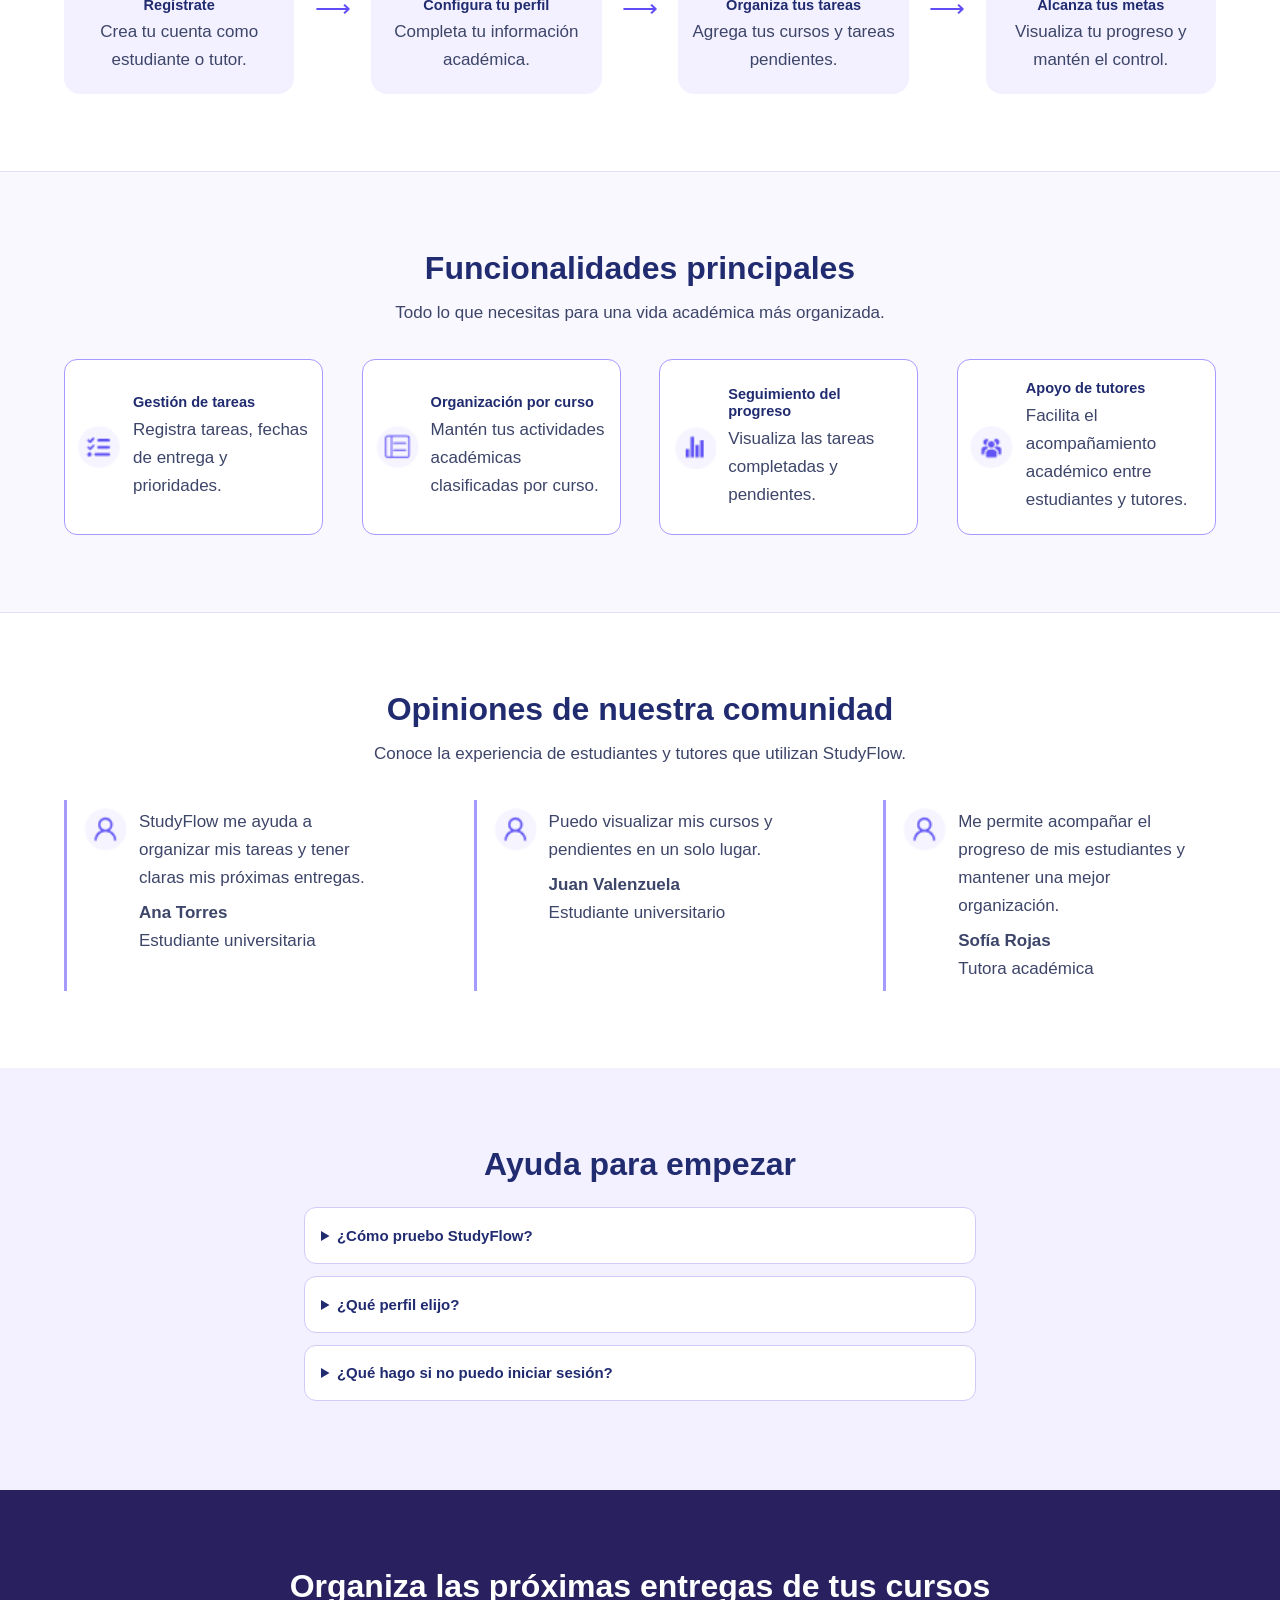
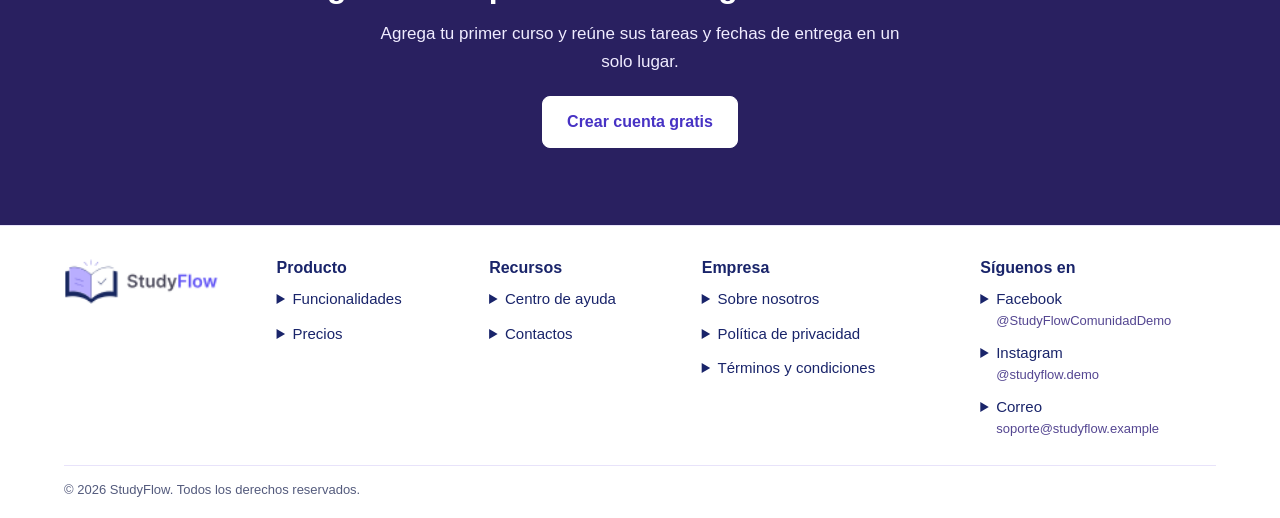
==== commit 7915ffcb: "Add files via upload" ====
--- a/index.html
+++ b/index.html
@@ -7,7 +7,6 @@
     <link rel="stylesheet" href="assets/styles/styles.css">
   </head>
   <body class="studyflow-landing">
-    <a class="sf-skip" href="#contenido">Saltar al contenido</a>
     <header class="wrap top" id="inicio">
       <a href="#inicio">
         <img class="logo" src="assets/img/logo.png" alt="StudyFlow">
@@ -25,7 +24,7 @@
         <a class="button sf-primary" href="registro.html">Crear cuenta gratis</a>
       </div>
     </header>
-    <main id="contenido" tabindex="-1">
+    <main>
       <section class="lavender">
         <div class="wrap hero">
           <div>
@@ -36,7 +35,7 @@
               <a class="button outline" href="#pasos">Ver cómo funciona</a>
             </div>
           </div>
-          <img class="hero-art" src="assets/img/agenda.png" alt="Agenda académica en una computadora, junto a un reloj y una pila de libros">
+          <img class="hero-art" src="assets/img/agenda.png" width="263" height="154" alt="Agenda académica en una computadora, junto a un reloj y una pila de libros">
         </div>
       </section>
       <section class="section sf-difference" id="diferencial" aria-labelledby="titulo-diferencial">
@@ -44,9 +43,12 @@
           <h2 id="titulo-diferencial">¿Qué hace diferente a StudyFlow?</h2>
           <p class="subtitle">Una agenda te muestra cuándo vence una tarea. En StudyFlow también puedes ver a qué curso pertenece, cuánto has avanzado y dar seguimiento con tu tutor.</p>
           <ul>
-            <li><strong>Entregas por curso</strong> Agrupa tus tareas y consulta sus fechas y prioridades.</li>
-            <li><strong>Progreso visible</strong> Distingue de un vistazo las tareas completadas de las pendientes.</li>
-            <li><strong>Acompañamiento de tutores</strong> Los tutores pueden seguir el avance académico de sus estudiantes.</li>
+            <li><img src="assets/img/icons/course.png" width="32" height="32" alt="">
+              <strong>Entregas por curso</strong> Agrupa tus tareas y consulta sus fechas y prioridades.</li>
+            <li><img src="assets/img/icons/progress.png" width="32" height="32" alt="">
+              <strong>Progreso visible</strong> Distingue de un vistazo las tareas completadas de las pendientes.</li>
+            <li><img src="assets/img/icons/support.png" width="32" height="32" alt="">
+              <strong>Acompañamiento de tutores</strong> Los tutores pueden seguir el avance académico de sus estudiantes.</li>
           </ul>
         </div>
       </section>
--- a/assets/styles/styles.css
+++ b/assets/styles/styles.css
@@ -735,3 +735,47 @@
   border-radius: 0;
   padding: 0.5rem 1rem;
 }
+
+.studyflow-landing .sf-skip {
+  position: absolute;
+  inset: 0 auto auto 1rem;
+  z-index: 2;
+  padding: 0.75rem 1rem;
+  background: white;
+  transform: translateY(-150%);
+}
+
+.studyflow-landing .sf-skip:focus {
+  transform: translateY(0.5rem);
+}
+
+.studyflow-landing nav [aria-current="location"],
+.studyflow-landing .sf-questions a {
+  color: var(--sf-cta);
+  text-decoration: underline;
+  text-underline-offset: 0.2em;
+}
+
+.studyflow-landing .sf-questions {
+  max-width: 42rem;
+  margin: 1.5rem auto 0;
+  text-align: start;
+}
+
+.studyflow-landing .sf-questions details {
+  margin-bottom: 0.75rem;
+  padding: 0.75rem 1rem;
+  border: 1px solid #d2caf9;
+  border-radius: 0.75rem;
+  background: white;
+}
+
+.studyflow-landing .sf-questions summary {
+  padding-block: 0.3rem;
+  font-weight: 700;
+  cursor: pointer;
+}
+
+.studyflow-landing .sf-questions p {
+  margin-top: 0.5rem;
+}
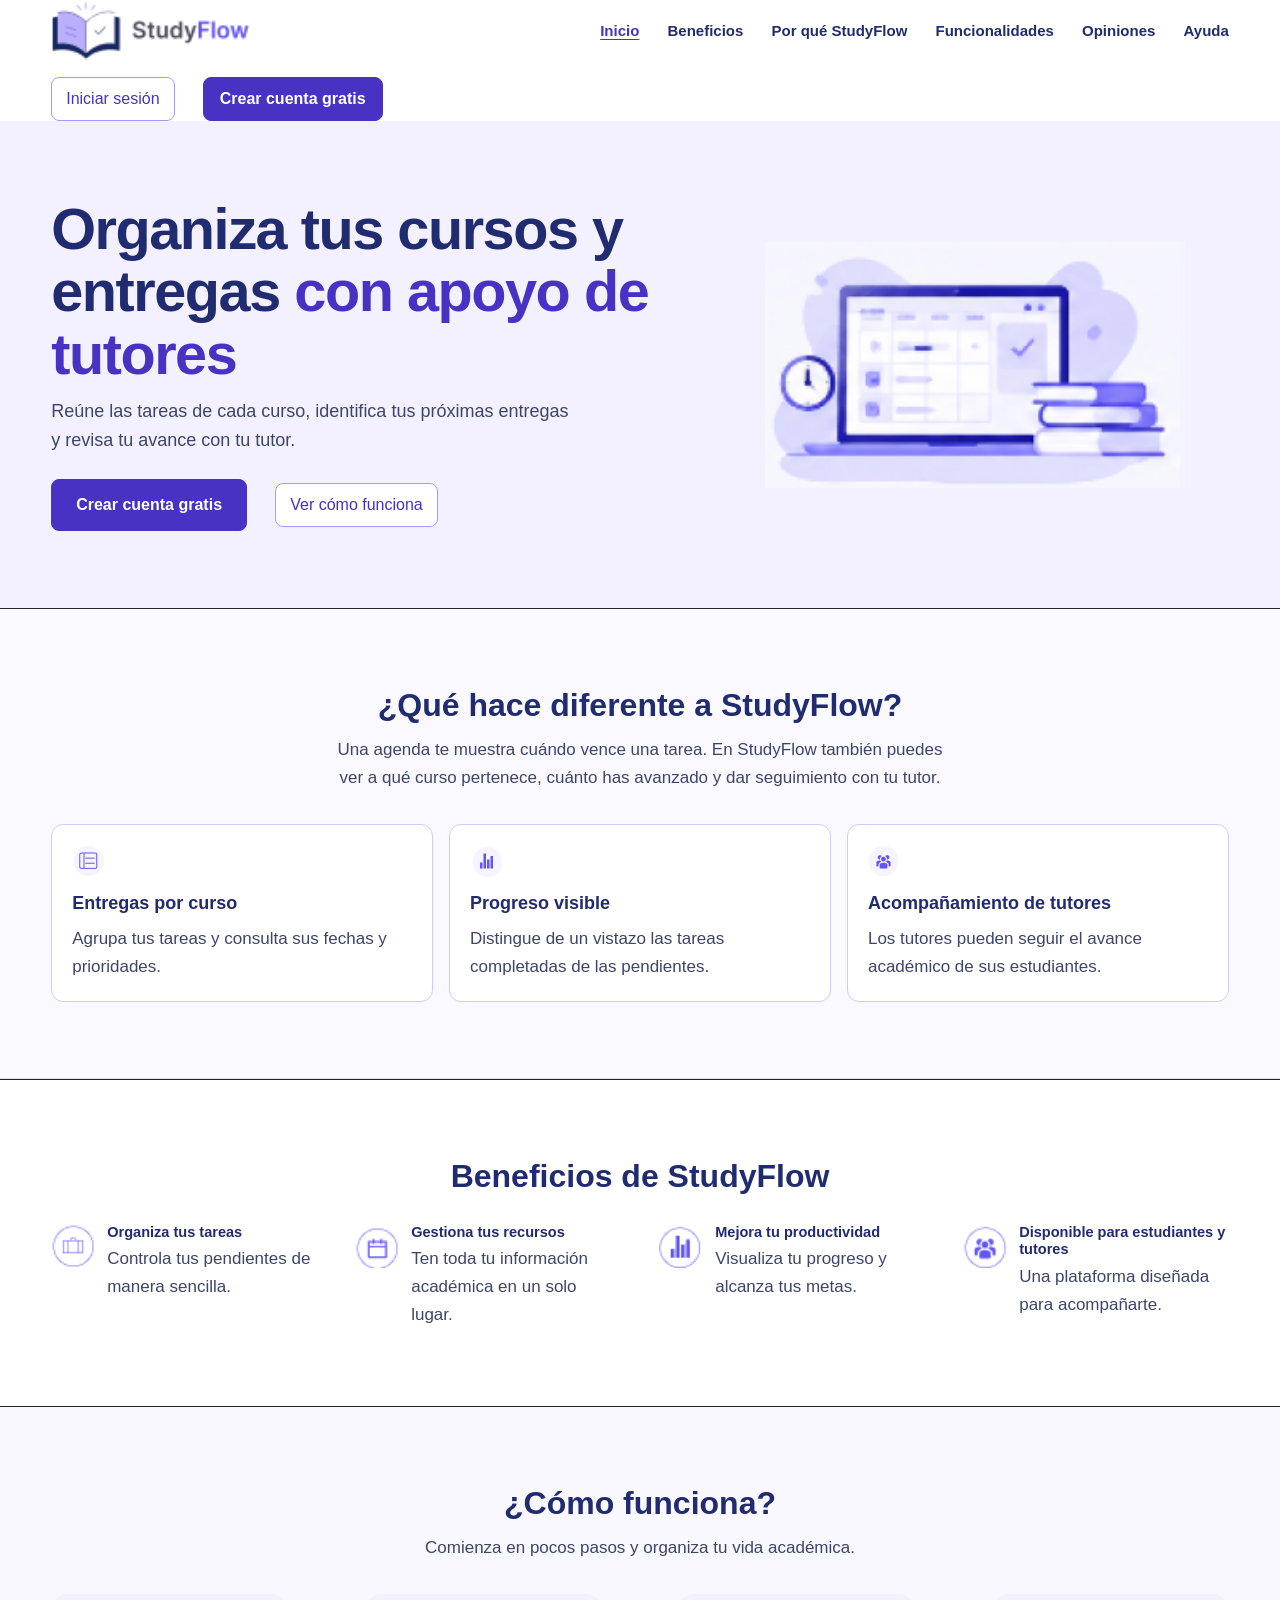
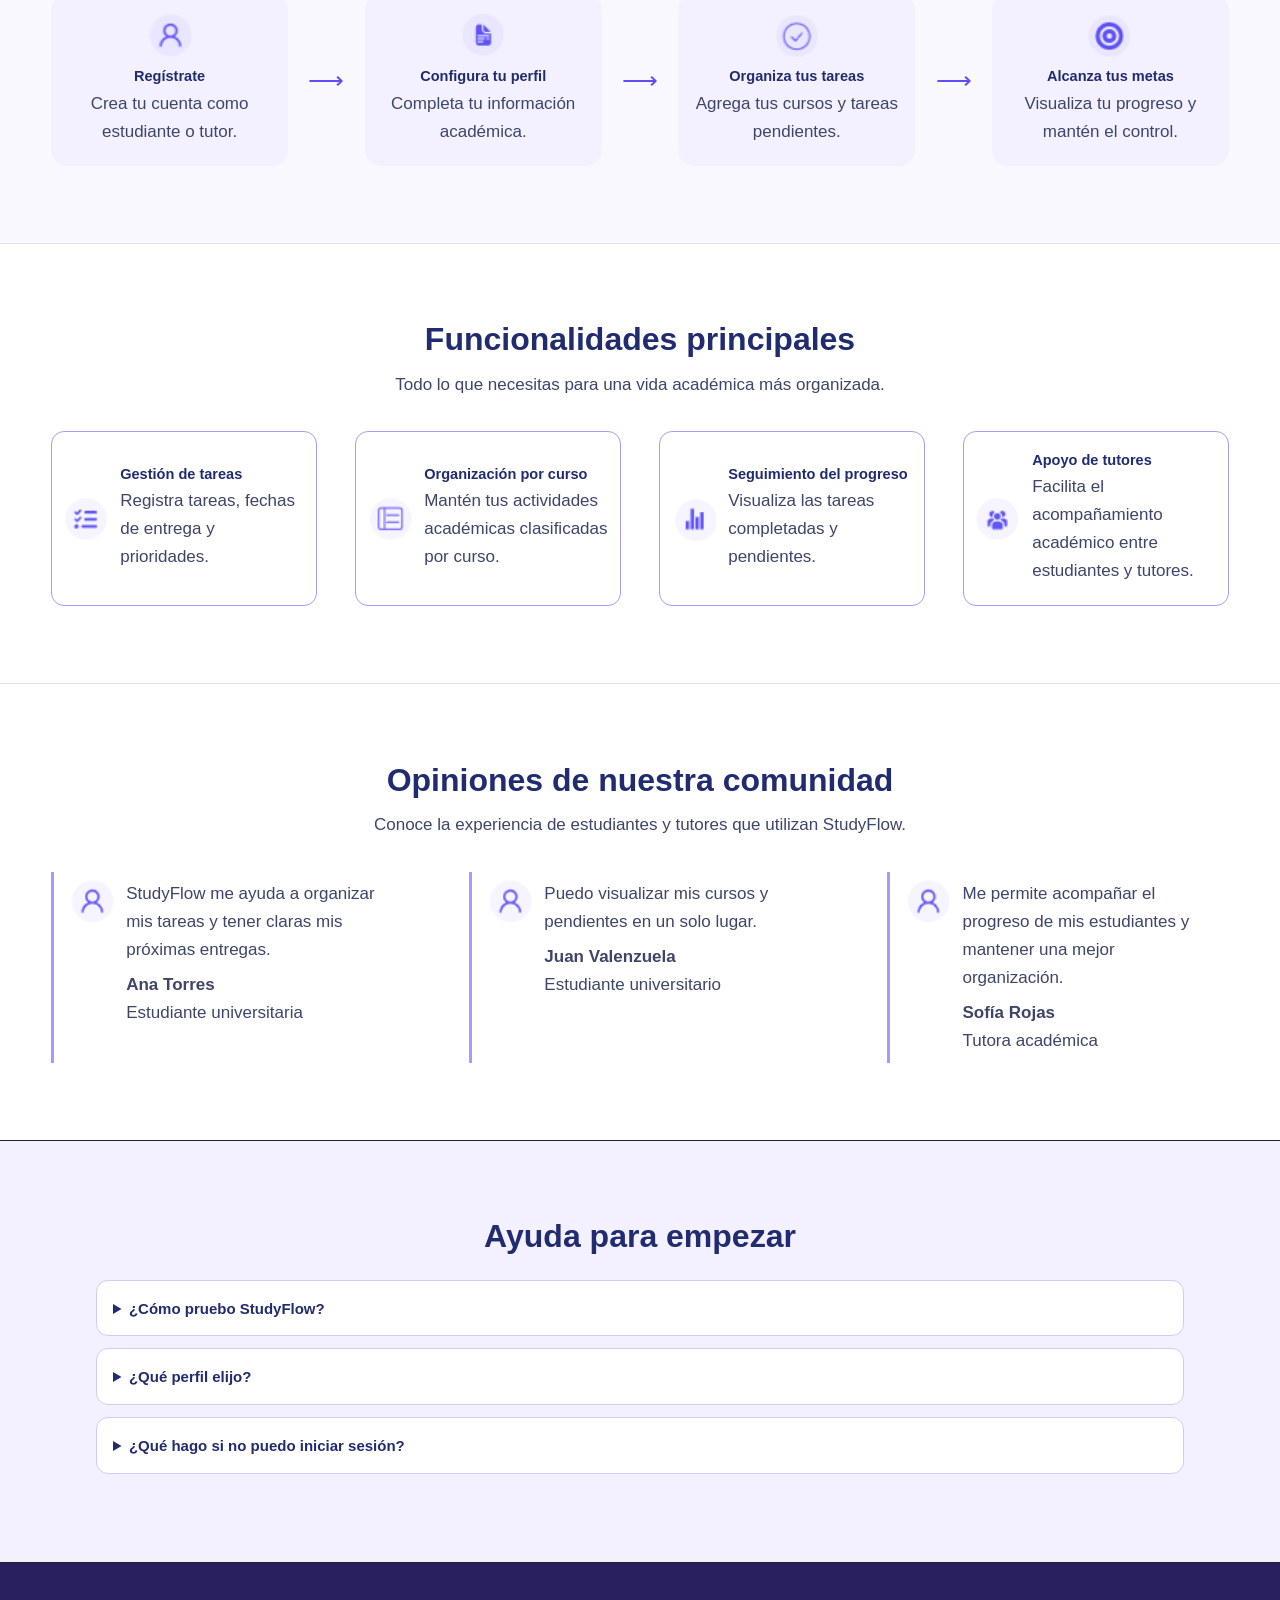
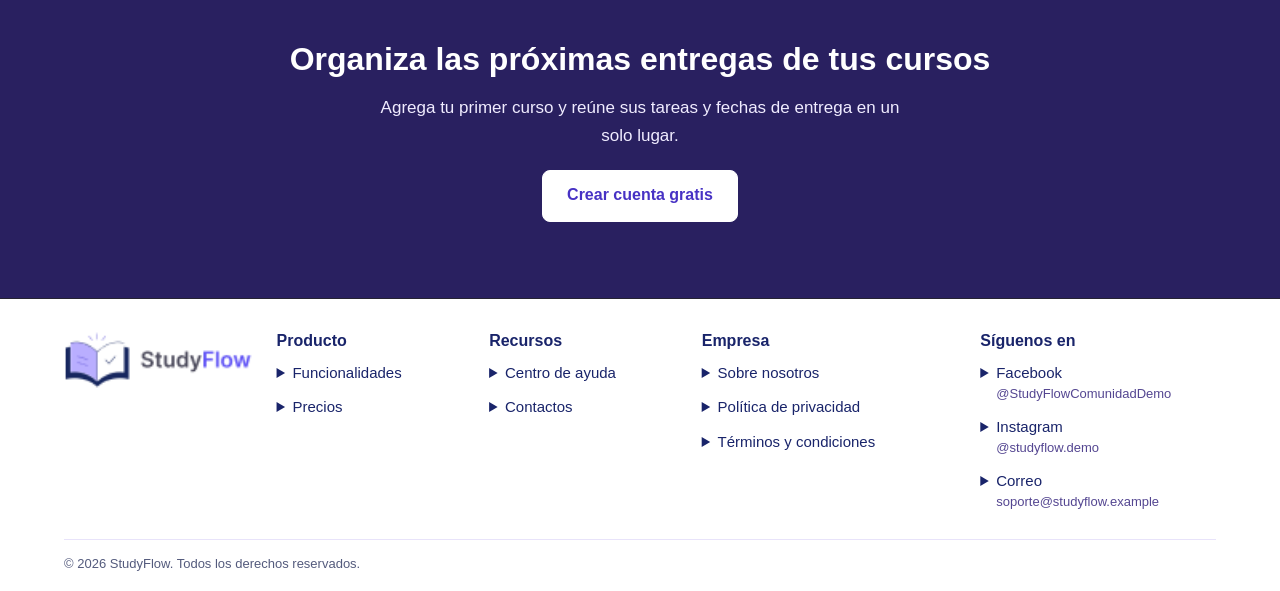
==== commit 81643a7e: "feat(shared): add application structure and shared components" ====
--- a/index.html
+++ b/index.html
@@ -1,297 +1,297 @@
-<!doctype html>
-<html lang="es">
-  <head>
-    <meta charset="utf-8">
-    <meta name="viewport" content="width=device-width, initial-scale=1">
-    <title>StudyFlow | Organiza tu vida académica</title>
-    <link rel="stylesheet" href="assets/styles/styles.css">
-  </head>
-  <body class="studyflow-landing">
-    <header class="wrap top" id="inicio">
-      <a href="#inicio">
-        <img class="logo" src="assets/img/logo.png" alt="StudyFlow">
-      </a>
-      <nav aria-label="Navegación principal">
-        <a href="#inicio" aria-current="location">Inicio</a>
-        <a href="#beneficios">Beneficios</a>
-        <a href="#diferencial">Por qué StudyFlow</a>
-        <a href="#funciones">Funcionalidades</a>
-        <a href="#opiniones">Opiniones</a>
-        <a href="#ayuda">Ayuda</a>
-      </nav>
-      <div class="actions">
-        <a class="button outline" href="login.html">Iniciar sesión</a>
-        <a class="button sf-primary" href="registro.html">Crear cuenta gratis</a>
-      </div>
-    </header>
-    <main>
-      <section class="lavender">
-        <div class="wrap hero">
-          <div>
-            <h1>Organiza tus cursos y entregas <span>con apoyo de tutores</span></h1>
-            <p>Reúne las tareas de cada curso, identifica tus próximas entregas y revisa tu avance con tu tutor.</p>
-            <div class="actions">
-              <a class="button sf-primary" href="registro.html">Crear cuenta gratis</a>
-              <a class="button outline" href="#pasos">Ver cómo funciona</a>
-            </div>
-          </div>
-          <img class="hero-art" src="assets/img/agenda.png" width="263" height="154" alt="Agenda académica en una computadora, junto a un reloj y una pila de libros">
-        </div>
-      </section>
-      <section class="section sf-difference" id="diferencial" aria-labelledby="titulo-diferencial">
-        <div class="wrap">
-          <h2 id="titulo-diferencial">¿Qué hace diferente a StudyFlow?</h2>
-          <p class="subtitle">Una agenda te muestra cuándo vence una tarea. En StudyFlow también puedes ver a qué curso pertenece, cuánto has avanzado y dar seguimiento con tu tutor.</p>
-          <ul>
-            <li><img src="assets/img/icons/course.png" width="32" height="32" alt="">
-              <strong>Entregas por curso</strong> Agrupa tus tareas y consulta sus fechas y prioridades.</li>
-            <li><img src="assets/img/icons/progress.png" width="32" height="32" alt="">
-              <strong>Progreso visible</strong> Distingue de un vistazo las tareas completadas de las pendientes.</li>
-            <li><img src="assets/img/icons/support.png" width="32" height="32" alt="">
-              <strong>Acompañamiento de tutores</strong> Los tutores pueden seguir el avance académico de sus estudiantes.</li>
-          </ul>
-        </div>
-      </section>
-      <section class="wrap section benefits" id="beneficios" aria-labelledby="titulo-beneficios">
-        <h2 id="titulo-beneficios">Beneficios de StudyFlow</h2>
-        <div class="grid">
-          <article>
-            <img src="assets/img/icons/tasks.png" alt="">
-            <div>
-              <h3>Organiza tus tareas</h3>
-              <p>Controla tus pendientes de manera sencilla.</p>
-            </div>
-          </article>
-          <article>
-            <img src="assets/img/icons/calendar.png" alt="">
-            <div>
-              <h3>Gestiona tus recursos</h3>
-              <p>Ten toda tu información académica en un solo lugar.</p>
-            </div>
-          </article>
-          <article>
-            <img src="assets/img/icons/chart.png" alt="">
-            <div>
-              <h3>Mejora tu productividad</h3>
-              <p>Visualiza tu progreso y alcanza tus metas.</p>
-            </div>
-          </article>
-          <article>
-            <img src="assets/img/icons/team.png" alt="">
-            <div>
-              <h3>Disponible para estudiantes y tutores</h3>
-              <p>Una plataforma diseñada para acompañarte.</p>
-            </div>
-          </article>
-        </div>
-      </section>
-      <section class="lavender section" id="pasos">
-        <div class="wrap">
-          <h2>¿Cómo funciona?</h2>
-          <p class="subtitle">Comienza en pocos pasos y organiza tu vida académica.</p>
-          <ol class="grid steps">
-            <li>
-              <img src="assets/img/icons/user.png" alt="">
-              <h3>Regístrate</h3>
-              <p>Crea tu cuenta como estudiante o tutor.</p>
-            </li>
-            <li>
-              <img src="assets/img/icons/file.png" alt="">
-              <h3>Configura tu perfil</h3>
-              <p>Completa tu información académica.</p>
-            </li>
-            <li>
-              <img src="assets/img/icons/check.png" alt="">
-              <h3>Organiza tus tareas</h3>
-              <p>Agrega tus cursos y tareas pendientes.</p>
-            </li>
-            <li>
-              <img src="assets/img/icons/target.png" alt="">
-              <h3>Alcanza tus metas</h3>
-              <p>Visualiza tu progreso y mantén el control.</p>
-            </li>
-          </ol>
-        </div>
-      </section>
-      <section class="wrap section" id="funciones">
-        <h2>Funcionalidades principales</h2>
-        <p class="subtitle">Todo lo que necesitas para una vida académica más organizada.</p>
-        <div class="grid features">
-          <article>
-            <img src="assets/img/icons/list.png" alt="">
-            <div>
-              <h3>Gestión de tareas</h3>
-              <p>Registra tareas, fechas de entrega y prioridades.</p>
-            </div>
-          </article>
-          <article>
-            <img src="assets/img/icons/course.png" alt="">
-            <div>
-              <h3>Organización por curso</h3>
-              <p>Mantén tus actividades académicas clasificadas por curso.</p>
-            </div>
-          </article>
-          <article>
-            <img src="assets/img/icons/progress.png" alt="">
-            <div>
-              <h3>Seguimiento del progreso</h3>
-              <p>Visualiza las tareas completadas y pendientes.</p>
-            </div>
-          </article>
-          <article>
-            <img src="assets/img/icons/support.png" alt="">
-            <div>
-              <h3>Apoyo de tutores</h3>
-              <p>Facilita el acompañamiento académico entre estudiantes y tutores.</p>
-            </div>
-          </article>
-        </div>
-      </section>
-      <section class="lavender section opinions" id="opiniones">
-        <div class="wrap">
-          <h2>Opiniones de nuestra comunidad</h2>
-          <p class="subtitle">Conoce la experiencia de estudiantes y tutores que utilizan StudyFlow.</p>
-          <div class="quotes">
-            <figure>
-              <img src="assets/img/icons/user.png" alt="">
-              <div>
-                <blockquote>StudyFlow me ayuda a organizar mis tareas y tener claras mis próximas entregas.</blockquote>
-                <figcaption><strong>Ana Torres</strong><br>Estudiante universitaria</figcaption>
-              </div>
-            </figure>
-            <figure>
-              <img src="assets/img/icons/user.png" alt="">
-              <div>
-                <blockquote>Puedo visualizar mis cursos y pendientes en un solo lugar.</blockquote>
-                <figcaption><strong>Juan Valenzuela</strong><br>Estudiante universitario</figcaption>
-              </div>
-            </figure>
-            <figure>
-              <img src="assets/img/icons/user.png" alt="">
-              <div>
-                <blockquote>Me permite acompañar el progreso de mis estudiantes y mantener una mejor organización.</blockquote>
-                <figcaption><strong>Sofía Rojas</strong><br>Tutora académica</figcaption>
-              </div>
-            </figure>
-          </div>
-        </div>
-      </section>
-      <section class="section lavender sf-help" id="ayuda" aria-labelledby="titulo-ayuda">
-        <div class="wrap">
-          <h2 id="titulo-ayuda">Ayuda para empezar</h2>
-          <div class="sf-questions">
-            <details>
-              <summary>¿Cómo pruebo StudyFlow?</summary>
-              <p>Abre <a href="login.html#prueba">la demostración</a>, elige Estudiante o Tutor y pulsa «Rellenar datos de prueba». Luego selecciona «Iniciar sesión».</p>
-            </details>
-            <details>
-              <summary>¿Qué perfil elijo?</summary>
-              <p>Elige Estudiante para explorar cursos y entregas. Elige Tutor para explorar el seguimiento académico.</p>
-            </details>
-            <details>
-              <summary>¿Qué hago si no puedo iniciar sesión?</summary>
-              <p>Revisa el correo, la contraseña y el perfil. Si cerraste la pestaña donde creaste tu cuenta de prueba, vuelve a registrarte o usa los datos de la demostración.</p>
-            </details>
-          </div>
-        </div>
-      </section>
-      <section class="section callout">
-        <h2>Organiza las próximas entregas de tus cursos</h2>
-        <p>Agrega tu primer curso y reúne sus tareas y fechas de entrega en un solo lugar.</p>
-        <a class="button sf-primary" href="registro.html">Crear cuenta gratis</a>
-      </section>
-    </main>
-    <footer class="sf-footer">
-      <div class="sf-footer-grid">
-        <a class="sf-brand" href="#inicio">
-          <img class="logo" src="assets/img/logo.png" alt="StudyFlow">
-        </a>
-
-        <section aria-labelledby="sf-producto">
-          <h2 id="sf-producto">Producto</h2>
-
-          <details>
-            <summary>Funcionalidades</summary>
-            <p>Organiza tus cursos, consulta las próximas entregas y marca las tareas que ya terminaste.</p>
-          </details>
-
-          <details>
-            <summary>Precios</summary>
-            <p><strong>Gratis · S/ 0 al mes</strong><br>Hasta tres cursos y un calendario.</p>
-            <p><strong>Plus · S/ 15 al mes</strong><br>Cursos ilimitados y recordatorios personalizados.</p>
-            <p><small>Precios de ejemplo.</small></p>
-          </details>
-        </section>
-
-        <section aria-labelledby="sf-recursos">
-          <h2 id="sf-recursos">Recursos</h2>
-
-          <details>
-            <summary>Centro de ayuda</summary>
-            <p><strong>¿Cómo creo un curso?</strong><br>En tu panel, selecciona «Nuevo curso» y escribe su nombre.</p>
-            <p><strong>¿Cómo completo una tarea?</strong><br>Abre el curso y marca la casilla junto a la tarea.</p>
-          </details>
-
-          <details>
-            <summary>Contactos</summary>
-            <p><strong>Teléfono</strong><br>+1 (202) 555-0147</p>
-            <p><strong>Correo</strong><br>soporte@studyflow.example</p>
-            <p><strong>Horario</strong><br>Lunes a viernes, de 9 a. m. a 6 p. m.</p>
-            <p><small>Datos de contacto ficticios.</small></p>
-          </details>
-        </section>
-
-        <section aria-labelledby="sf-empresa">
-          <h2 id="sf-empresa">Empresa</h2>
-
-          <details>
-            <summary>Sobre nosotros</summary>
-            <p>StudyFlow ayuda a estudiantes a reunir sus cursos, tareas y fechas de entrega en un solo lugar.</p>
-          </details>
-
-          <details>
-            <summary>Política de privacidad</summary>
-            <p><strong>Datos que utilizamos.</strong> Los datos de una cuenta pueden incluir tu nombre, correo, cursos, tareas y preferencias.</p>
-            <p><strong>Para qué los utilizamos.</strong> Para administrar tu cuenta, guardar tus tareas, enviarte los recordatorios que configures y responder tus consultas.</p>
-            <p><strong>Conservación y solicitudes.</strong> Conservamos los datos durante el tiempo necesario para prestar el servicio. Puedes solicitar acceso, corrección o eliminación escribiendo a privacidad@studyflow.example.</p>
-            <p><small>Texto de ejemplo para StudyFlow.</small></p>
-          </details>
-
-          <details>
-            <summary>Términos y condiciones</summary>
-            <p><strong>Uso del servicio.</strong> StudyFlow permite organizar cursos y tareas. Al usar el servicio, aceptas estos términos y te comprometes a respetar los derechos de otras personas.</p>
-            <p><strong>Cuenta y contenido.</strong> Protege tus credenciales. Conservas los derechos sobre el contenido que subes y autorizas a StudyFlow a almacenarlo y mostrarlo para prestar el servicio.</p>
-            <p><strong>Uso permitido.</strong> Queda prohibido acceder a cuentas ajenas, difundir contenido ilegal o interferir con el funcionamiento del servicio.</p>
-            <p><strong>Planes y consultas.</strong> Si contratas un plan de pago, verás el precio, la frecuencia de cobro y las condiciones de cancelación antes de confirmar. Para consultas, escribe a soporte@studyflow.example.</p>
-            <p><small>Texto de ejemplo para StudyFlow.</small></p>
-          </details>
-        </section>
-
-        <section aria-labelledby="sf-redes">
-          <h2 id="sf-redes">Síguenos en</h2>
-
-          <details>
-            <summary>Facebook <span class="sf-handle">@StudyFlowComunidadDemo</span></summary>
-            <p>StudyFlow Comunidad comparte ideas de organización y novedades del producto.</p>
-            <p><small>Perfil ficticio.</small></p>
-          </details>
-
-          <details>
-            <summary>Instagram <span class="sf-handle">@studyflow.demo</span></summary>
-            <p>Consejos de estudio, calendarios y rutinas para organizar tu semana.</p>
-            <p><small>Perfil ficticio.</small></p>
-          </details>
-
-          <details>
-            <summary>Correo <span class="sf-handle">soporte@studyflow.example</span></summary>
-            <p>Equipo de soporte de StudyFlow. Atención para consultas, sugerencias y problemas con la cuenta.</p>
-            <p><small>Dirección ficticia.</small></p>
-          </details>
-        </section>
-      </div>
-
-      <p class="sf-copyright">© 2026 StudyFlow. Todos los derechos reservados.</p>
-    </footer>
-    <script src="assets/scripts/landing.js" defer></script>
-  </body>
-</html>
+<!doctype html>
+<html lang="es">
+  <head>
+    <meta charset="utf-8">
+    <meta name="viewport" content="width=device-width, initial-scale=1">
+    <title>StudyFlow | Organiza tu vida académica</title>
+    <link rel="stylesheet" href="assets/styles/styles.css">
+  </head>
+  <body class="studyflow-landing">
+    <header class="wrap top" id="inicio">
+      <a href="#inicio">
+        <img class="logo" src="assets/img/logo.png" alt="StudyFlow">
+      </a>
+      <nav aria-label="Navegación principal">
+        <a href="#inicio" aria-current="location">Inicio</a>
+        <a href="#beneficios">Beneficios</a>
+        <a href="#diferencial">Por qué StudyFlow</a>
+        <a href="#funciones">Funcionalidades</a>
+        <a href="#opiniones">Opiniones</a>
+        <a href="#ayuda">Ayuda</a>
+      </nav>
+      <div class="actions">
+        <a class="button outline" href="login.html">Iniciar sesión</a>
+        <a class="button sf-primary" href="registro.html">Crear cuenta gratis</a>
+      </div>
+    </header>
+    <main>
+      <section class="lavender">
+        <div class="wrap hero">
+          <div>
+            <h1>Organiza tus cursos y entregas <span>con apoyo de tutores</span></h1>
+            <p>Reúne las tareas de cada curso, identifica tus próximas entregas y revisa tu avance con tu tutor.</p>
+            <div class="actions">
+              <a class="button sf-primary" href="registro.html">Crear cuenta gratis</a>
+              <a class="button outline" href="#pasos">Ver cómo funciona</a>
+            </div>
+          </div>
+          <img class="hero-art" src="assets/img/agenda.png" width="263" height="154" alt="Agenda académica en una computadora, junto a un reloj y una pila de libros">
+        </div>
+      </section>
+      <section class="section sf-difference" id="diferencial" aria-labelledby="titulo-diferencial">
+        <div class="wrap">
+          <h2 id="titulo-diferencial">¿Qué hace diferente a StudyFlow?</h2>
+          <p class="subtitle">Una agenda te muestra cuándo vence una tarea. En StudyFlow también puedes ver a qué curso pertenece, cuánto has avanzado y dar seguimiento con tu tutor.</p>
+          <ul>
+            <li><img src="assets/img/icons/course.png" width="32" height="32" alt="">
+              <strong>Entregas por curso</strong> Agrupa tus tareas y consulta sus fechas y prioridades.</li>
+            <li><img src="assets/img/icons/progress.png" width="32" height="32" alt="">
+              <strong>Progreso visible</strong> Distingue de un vistazo las tareas completadas de las pendientes.</li>
+            <li><img src="assets/img/icons/support.png" width="32" height="32" alt="">
+              <strong>Acompañamiento de tutores</strong> Los tutores pueden seguir el avance académico de sus estudiantes.</li>
+          </ul>
+        </div>
+      </section>
+      <section class="wrap section benefits" id="beneficios" aria-labelledby="titulo-beneficios">
+        <h2 id="titulo-beneficios">Beneficios de StudyFlow</h2>
+        <div class="grid">
+          <article>
+            <img src="assets/img/icons/tasks.png" alt="">
+            <div>
+              <h3>Organiza tus tareas</h3>
+              <p>Controla tus pendientes de manera sencilla.</p>
+            </div>
+          </article>
+          <article>
+            <img src="assets/img/icons/calendar.png" alt="">
+            <div>
+              <h3>Gestiona tus recursos</h3>
+              <p>Ten toda tu información académica en un solo lugar.</p>
+            </div>
+          </article>
+          <article>
+            <img src="assets/img/icons/chart.png" alt="">
+            <div>
+              <h3>Mejora tu productividad</h3>
+              <p>Visualiza tu progreso y alcanza tus metas.</p>
+            </div>
+          </article>
+          <article>
+            <img src="assets/img/icons/team.png" alt="">
+            <div>
+              <h3>Disponible para estudiantes y tutores</h3>
+              <p>Una plataforma diseñada para acompañarte.</p>
+            </div>
+          </article>
+        </div>
+      </section>
+      <section class="lavender section" id="pasos">
+        <div class="wrap">
+          <h2>¿Cómo funciona?</h2>
+          <p class="subtitle">Comienza en pocos pasos y organiza tu vida académica.</p>
+          <ol class="grid steps">
+            <li>
+              <img src="assets/img/icons/user.png" alt="">
+              <h3>Regístrate</h3>
+              <p>Crea tu cuenta como estudiante o tutor.</p>
+            </li>
+            <li>
+              <img src="assets/img/icons/file.png" alt="">
+              <h3>Configura tu perfil</h3>
+              <p>Completa tu información académica.</p>
+            </li>
+            <li>
+              <img src="assets/img/icons/check.png" alt="">
+              <h3>Organiza tus tareas</h3>
+              <p>Agrega tus cursos y tareas pendientes.</p>
+            </li>
+            <li>
+              <img src="assets/img/icons/target.png" alt="">
+              <h3>Alcanza tus metas</h3>
+              <p>Visualiza tu progreso y mantén el control.</p>
+            </li>
+          </ol>
+        </div>
+      </section>
+      <section class="wrap section" id="funciones">
+        <h2>Funcionalidades principales</h2>
+        <p class="subtitle">Todo lo que necesitas para una vida académica más organizada.</p>
+        <div class="grid features">
+          <article>
+            <img src="assets/img/icons/list.png" alt="">
+            <div>
+              <h3>Gestión de tareas</h3>
+              <p>Registra tareas, fechas de entrega y prioridades.</p>
+            </div>
+          </article>
+          <article>
+            <img src="assets/img/icons/course.png" alt="">
+            <div>
+              <h3>Organización por curso</h3>
+              <p>Mantén tus actividades académicas clasificadas por curso.</p>
+            </div>
+          </article>
+          <article>
+            <img src="assets/img/icons/progress.png" alt="">
+            <div>
+              <h3>Seguimiento del progreso</h3>
+              <p>Visualiza las tareas completadas y pendientes.</p>
+            </div>
+          </article>
+          <article>
+            <img src="assets/img/icons/support.png" alt="">
+            <div>
+              <h3>Apoyo de tutores</h3>
+              <p>Facilita el acompañamiento académico entre estudiantes y tutores.</p>
+            </div>
+          </article>
+        </div>
+      </section>
+      <section class="lavender section opinions" id="opiniones">
+        <div class="wrap">
+          <h2>Opiniones de nuestra comunidad</h2>
+          <p class="subtitle">Conoce la experiencia de estudiantes y tutores que utilizan StudyFlow.</p>
+          <div class="quotes">
+            <figure>
+              <img src="assets/img/icons/user.png" alt="">
+              <div>
+                <blockquote>StudyFlow me ayuda a organizar mis tareas y tener claras mis próximas entregas.</blockquote>
+                <figcaption><strong>Ana Torres</strong><br>Estudiante universitaria</figcaption>
+              </div>
+            </figure>
+            <figure>
+              <img src="assets/img/icons/user.png" alt="">
+              <div>
+                <blockquote>Puedo visualizar mis cursos y pendientes en un solo lugar.</blockquote>
+                <figcaption><strong>Juan Valenzuela</strong><br>Estudiante universitario</figcaption>
+              </div>
+            </figure>
+            <figure>
+              <img src="assets/img/icons/user.png" alt="">
+              <div>
+                <blockquote>Me permite acompañar el progreso de mis estudiantes y mantener una mejor organización.</blockquote>
+                <figcaption><strong>Sofía Rojas</strong><br>Tutora académica</figcaption>
+              </div>
+            </figure>
+          </div>
+        </div>
+      </section>
+      <section class="section lavender sf-help" id="ayuda" aria-labelledby="titulo-ayuda">
+        <div class="wrap">
+          <h2 id="titulo-ayuda">Ayuda para empezar</h2>
+          <div class="sf-questions">
+            <details>
+              <summary>¿Cómo pruebo StudyFlow?</summary>
+              <p>Abre <a href="login.html#prueba">la demostración</a>, elige Estudiante o Tutor y pulsa «Rellenar datos de prueba». Luego selecciona «Iniciar sesión».</p>
+            </details>
+            <details>
+              <summary>¿Qué perfil elijo?</summary>
+              <p>Elige Estudiante para explorar cursos y entregas. Elige Tutor para explorar el seguimiento académico.</p>
+            </details>
+            <details>
+              <summary>¿Qué hago si no puedo iniciar sesión?</summary>
+              <p>Revisa el correo, la contraseña y el perfil. Si cerraste la pestaña donde creaste tu cuenta de prueba, vuelve a registrarte o usa los datos de la demostración.</p>
+            </details>
+          </div>
+        </div>
+      </section>
+      <section class="section callout">
+        <h2>Organiza las próximas entregas de tus cursos</h2>
+        <p>Agrega tu primer curso y reúne sus tareas y fechas de entrega en un solo lugar.</p>
+        <a class="button sf-primary" href="registro.html">Crear cuenta gratis</a>
+      </section>
+    </main>
+    <footer class="sf-footer">
+      <div class="sf-footer-grid">
+        <a class="sf-brand" href="#inicio">
+          <img class="logo" src="assets/img/logo.png" alt="StudyFlow">
+        </a>
+
+        <section aria-labelledby="sf-producto">
+          <h2 id="sf-producto">Producto</h2>
+
+          <details>
+            <summary>Funcionalidades</summary>
+            <p>Organiza tus cursos, consulta las próximas entregas y marca las tareas que ya terminaste.</p>
+          </details>
+
+          <details>
+            <summary>Precios</summary>
+            <p><strong>Gratis · S/ 0 al mes</strong><br>Hasta tres cursos y un calendario.</p>
+            <p><strong>Plus · S/ 15 al mes</strong><br>Cursos ilimitados y recordatorios personalizados.</p>
+            <p><small>Precios de ejemplo.</small></p>
+          </details>
+        </section>
+
+        <section aria-labelledby="sf-recursos">
+          <h2 id="sf-recursos">Recursos</h2>
+
+          <details>
+            <summary>Centro de ayuda</summary>
+            <p><strong>¿Cómo creo un curso?</strong><br>En tu panel, selecciona «Nuevo curso» y escribe su nombre.</p>
+            <p><strong>¿Cómo completo una tarea?</strong><br>Abre el curso y marca la casilla junto a la tarea.</p>
+          </details>
+
+          <details>
+            <summary>Contactos</summary>
+            <p><strong>Teléfono</strong><br>+1 (202) 555-0147</p>
+            <p><strong>Correo</strong><br>soporte@studyflow.example</p>
+            <p><strong>Horario</strong><br>Lunes a viernes, de 9 a. m. a 6 p. m.</p>
+            <p><small>Datos de contacto ficticios.</small></p>
+          </details>
+        </section>
+
+        <section aria-labelledby="sf-empresa">
+          <h2 id="sf-empresa">Empresa</h2>
+
+          <details>
+            <summary>Sobre nosotros</summary>
+            <p>StudyFlow ayuda a estudiantes a reunir sus cursos, tareas y fechas de entrega en un solo lugar.</p>
+          </details>
+
+          <details>
+            <summary>Política de privacidad</summary>
+            <p><strong>Datos que utilizamos.</strong> Los datos de una cuenta pueden incluir tu nombre, correo, cursos, tareas y preferencias.</p>
+            <p><strong>Para qué los utilizamos.</strong> Para administrar tu cuenta, guardar tus tareas, enviarte los recordatorios que configures y responder tus consultas.</p>
+            <p><strong>Conservación y solicitudes.</strong> Conservamos los datos durante el tiempo necesario para prestar el servicio. Puedes solicitar acceso, corrección o eliminación escribiendo a privacidad@studyflow.example.</p>
+            <p><small>Texto de ejemplo para StudyFlow.</small></p>
+          </details>
+
+          <details>
+            <summary>Términos y condiciones</summary>
+            <p><strong>Uso del servicio.</strong> StudyFlow permite organizar cursos y tareas. Al usar el servicio, aceptas estos términos y te comprometes a respetar los derechos de otras personas.</p>
+            <p><strong>Cuenta y contenido.</strong> Protege tus credenciales. Conservas los derechos sobre el contenido que subes y autorizas a StudyFlow a almacenarlo y mostrarlo para prestar el servicio.</p>
+            <p><strong>Uso permitido.</strong> Queda prohibido acceder a cuentas ajenas, difundir contenido ilegal o interferir con el funcionamiento del servicio.</p>
+            <p><strong>Planes y consultas.</strong> Si contratas un plan de pago, verás el precio, la frecuencia de cobro y las condiciones de cancelación antes de confirmar. Para consultas, escribe a soporte@studyflow.example.</p>
+            <p><small>Texto de ejemplo para StudyFlow.</small></p>
+          </details>
+        </section>
+
+        <section aria-labelledby="sf-redes">
+          <h2 id="sf-redes">Síguenos en</h2>
+
+          <details>
+            <summary>Facebook <span class="sf-handle">@StudyFlowComunidadDemo</span></summary>
+            <p>StudyFlow Comunidad comparte ideas de organización y novedades del producto.</p>
+            <p><small>Perfil ficticio.</small></p>
+          </details>
+
+          <details>
+            <summary>Instagram <span class="sf-handle">@studyflow.demo</span></summary>
+            <p>Consejos de estudio, calendarios y rutinas para organizar tu semana.</p>
+            <p><small>Perfil ficticio.</small></p>
+          </details>
+
+          <details>
+            <summary>Correo <span class="sf-handle">soporte@studyflow.example</span></summary>
+            <p>Equipo de soporte de StudyFlow. Atención para consultas, sugerencias y problemas con la cuenta.</p>
+            <p><small>Dirección ficticia.</small></p>
+          </details>
+        </section>
+      </div>
+
+      <p class="sf-copyright">© 2026 StudyFlow. Todos los derechos reservados.</p>
+    </footer>
+    <script src="assets/scripts/landing.js" defer></script>
+  </body>
+</html>
--- a/assets/styles/styles.css
+++ b/assets/styles/styles.css
@@ -1,505 +1,505 @@
-/* Colores y estilos generales */
-:root {
-  --color-texto: #202b70;
-  --color-principal: #604df5;
-  --fondo-lila: #f3f1ff;
-  --color-borde: #a59aff;
-}
-
-* {
-  box-sizing: border-box;
-}
-
-html {
-  scroll-behavior: smooth;
-}
-
-body {
-  margin: 0;
-  color: var(--color-texto);
-  font: 15px/1.4 Inter, Arial, sans-serif;
-}
-
-a {
-  color: inherit;
-  text-decoration: none;
-}
-
-a:focus-visible {
-  outline: 2px solid var(--color-principal);
-  outline-offset: 4px;
-}
-
-img {
-  display: block;
-  max-width: 100%;
-}
-
-h1, h2, h3, p, ol, figure, blockquote {
-  margin: 0;
-}
-
-h2 {
-  font-size: 1.17rem;
-  line-height: 1.2;
-}
-
-h3 {
-  font-size: .91rem;
-  line-height: 1.2;
-}
-
-.wrap {
-  width: 100%;
-  padding-inline: 24px;
-}
-
-/* Más altura para la portada */
-.hero {
-  padding-block: 72px;
-}
-
-/* Espacio arriba y abajo de cada sección */
-main > .benefits {
-  padding-block: 44px;
-}
-
-main > .section {
-  padding-block: 64px;
-}
-
-/* Separación entre el título, la descripción y las tarjetas */
-.section .subtitle {
-  margin-top: 12px;
-  margin-bottom: 32px;
-}
-
-/* Más espacio dentro de las tarjetas */
-.steps li,
-.features article {
-  padding-block: 24px;
-}
-
-/* Espaciado en celular */
-@media (max-width: 690px) {
-  .hero,
-  main > .section {
-    padding-block: 40px;
-  }
-
-  main > .benefits {
-    padding-block: 32px;
-  }
-
-  .section .subtitle {
-    margin-bottom: 24px;
-  }
-}
-/* Encabezado y navegación */
-.top {
-  min-height: 78px;
-  display: flex;
-  align-items: center;
-  justify-content: space-between;
-  gap: 16px;
-}
-
-.logo {
-  width: 155px;
-}
-
-nav, .actions {
-  display: flex;
-  align-items: center;
-  gap: clamp(10px, 2.2vw, 32px);
-}
-
-nav {
-  font-weight: 700;
-  flex-wrap: wrap;
-}
-
-nav a:hover {
-  text-decoration: underline;
-}
-
-/* Botones */
-.button {
-  display: inline-block;
-  border: 1px solid var(--color-principal);
-  padding: 8px 14px;
-  border-radius: 8px;
-  background: var(--color-principal);
-  color: white;
-  text-align: center;
-}
-
-.button:hover {
-  background: #4935df;
-  color: white;
-}
-
-.outline {
-  background: white;
-  color: var(--color-principal);
-  border-color: var(--color-borde);
-}
-
-/* Portada */
-.lavender {
-  background: var(--fondo-lila);
-}
-
-.hero {
-  display: grid;
-  grid-template-columns: 1.2fr 1fr;
-  align-items: center;
-  gap: 40px;
-  padding-block: 28px 20px;
-}
-
-.hero h1 {
-  font-size: clamp(1.65rem, 3vw, 2.75rem);
-  line-height: 1.08;
-  letter-spacing: -.025em;
-}
-
-.hero h1 span {
-  color: var(--color-principal);
-}
-
-.hero p {
-  max-width: 520px;
-  margin-top: 12px;
-}
-
-.hero .actions {
-  margin-top: 23px;
-  flex-wrap: wrap;
-}
-
-.hero .button {
-  min-width: 155px;
-}
-
-.hero .note {
-  margin-top: 15px;
-}
-
-.hero-art {
-  width: min(100%, 430px);
-  justify-self: center;
-}
-
-/* Beneficios y secciones */
-.grid {
-  display: grid;
-  grid-template-columns: repeat(4, minmax(0, 1fr));
-  gap: clamp(14px, 3vw, 42px);
-}
-
-.benefits {
-  padding-block: 18px;
-}
-
-.benefits article, .features article, figure {
-  display: flex;
-  align-items: center;
-  gap: 12px;
-}
-
-article img, figure img, .steps img {
-  width: 44px;
-  flex: 0 0 44px;
-}
-
-article p, .steps p, figure {
-  font-size: .82rem;
-  line-height: 1.24;
-}
-
-.section {
-  padding-block: 16px 22px;
-  text-align: center;
-}
-
-.subtitle {
-  margin: 4px 0 16px;
-  font-size: .84rem;
-}
-
-/* Pasos para comenzar */
-.steps {
-  list-style: none;
-  padding: 0;
-  gap: clamp(20px, 6vw, 82px);
-}
-
-.steps li {
-  background: white;
-  border-radius: 16px;
-  position: relative;
-  padding: 20px 10px 12px;
-}
-
-.steps li:not(:last-child)::after {
-  content: '⟶';
-  color: var(--color-principal);
-  font-size: 25px;
-  position: absolute;
-  left: 100%;
-  width: clamp(20px, 6vw, 82px);
-  top: 40%;
-}
-
-.steps img {
-  margin: 0 auto 15px;
-  mix-blend-mode: multiply;
-}
-
-.steps p, article p {
-  margin-top: 4px;
-}
-
-/* Tarjetas y opiniones */
-.features article, figure {
-  border: 1px solid var(--color-borde);
-  border-radius: 13px;
-  background: white;
-  padding: 12px;
-  text-align: left;
-}
-
-.opinions {
-  border-block: 1px solid var(--color-borde);
-}
-
-.quotes {
-  display: grid;
-  grid-template-columns: repeat(3, 1fr);
-  gap: clamp(14px, 6vw, 80px);
-}
-
-figcaption {
-  margin-top: 7px;
-}
-
-/* Llamada a la acción */
-.callout {
-  padding-inline: 24px;
-}
-
-.callout h2 {
-  margin-bottom: 15px;
-}
-
-.callout .button {
-  min-width: 190px;
-}
-
-/* Pie de página */
-
-.sf-footer {
- padding: 32px clamp(20px, 5vw, 64px) 18px;
- border-top: 1px solid #e8e3fa;
- background: #fff;
- color: #19246a;
- font: 15px/1.5 Arial, sans-serif;
-}
-
-.sf-footer-grid {
- display: grid;
- grid-template-columns: 1fr 1fr 1fr 1.35fr 1.25fr;
- align-items: start;
- gap: 24px;
- margin: 0 auto;
-}
-
-.sf-footer section {
- min-width: 0;
- overflow-wrap: anywhere;
-}
-
-.sf-brand { display: inline-block; }
-
-.sf-footer h2 {
- margin: 0 0 8px;
- font-size: 16px;
-}
-
-.sf-footer details + details {
- margin-top: 6px;
-}
-
-.sf-footer summary {
- padding: 3px 0;
- cursor: pointer;
-}
-
-.sf-footer summary:hover,
-.sf-footer details[open] > summary {
- color: #583ac7;
-}
-
-.sf-footer summary:focus-visible,
-.sf-footer a:focus-visible {
- outline: 2px solid #6549da;
- outline-offset: 4px;
- border-radius: 2px;
-}
-
-.sf-footer details p {
- margin: 6px 0 10px 16px;
- color: #495071;
- font-size: 14px;
-}
-
-.sf-handle {
- display: block;
- margin-left: 16px;
- color: #544691;
- font-size: 13px;
-}
-
-.sf-copyright {
- margin: 24px auto 0;
- padding-top: 14px;
- border-top: 1px solid #e8e3fa;
- color: #545b7d;
- font-size: 13px;
-}
-
-@media (max-width: 960px) {
- .sf-footer-grid {
-  grid-template-columns: repeat(2, minmax(0, 1fr));
- }
-
- .sf-brand {
-  grid-column: 1 / -1;
- }
-}
-
-@media (max-width: 440px) {
- .sf-footer-grid {
-  grid-template-columns: 1fr;
- }
-}
-
-/* Ventanas de registro e inicio de sesión */
-.overlay {
-  display: none;
-}
-
-.overlay:target {
-  display: grid;
-  position: fixed;
-  inset: 0;
-  place-items: center;
-  background: #17143588;
-  padding: 20px;
-}
-
-.panel {
-  position: relative;
-  background: white;
-  border-radius: 14px;
-  padding: 28px;
-  max-width: 420px;
-}
-
-.panel p {
-  margin-top: 10px;
-}
-
-.close {
-  position: absolute;
-  right: 12px;
-  top: 4px;
-  font-size: 26px;
-}
-
-/* Ajustes para tabletas y celulares */
-@media (max-width: 1000px) {
-
-  .top {
-    gap: 12px;
-  }
-
-  nav {
-    gap: 10px;
-    font-size: .85rem;
-  }
-
-  .top .actions {
-    gap: 6px;
-    font-size: .83rem;
-  }
-
-  .top .logo {
-    width: 120px;
-  }
-
-  article img, figure img {
-    width: 32px;
-    flex-basis: 32px;
-  }
-}
-
-@media (max-width: 690px) {
-
-  .wrap {
-    padding-inline: 14px;
-  }
-
-  .top {
-    flex-wrap: wrap;
-    padding-block: 12px;
-  }
-
-  nav {
-    order: 1;
-    width: 100%;
-    justify-content: space-between;
-  }
-
-  .hero {
-    grid-template-columns: 1fr;
-    gap: 12px;
-  }
-
-  .hero-art {
-    width: min(100%, 340px);
-  }
-
-  .grid {
-    grid-template-columns: repeat(2, minmax(0, 1fr));
-  }
-
-  .steps li:not(:last-child)::after {
-    content: none;
-  }
-
-  .quotes {
-    grid-template-columns: 1fr;
-  }
-}
-
-/* Preferencias de movimiento */
-@media (prefers-reduced-motion: reduce) {
-
-  html {
-    scroll-behavior: auto;
-  }
-}
-
-/* Espaciado de la portada y enlaces del pie */
-.top { min-height: 64px; }
-.hero { padding-block: 22px 18px; }
-.hero h1 { font-size: clamp(1.65rem, 2.6vw, 2.35rem); }
-.hero-art { width: min(100%, 375px); }
-.benefits { padding-block: 14px; }
-.section { padding-block: 14px 18px; }
-.steps li { padding-top: 14px; }
+/* Colores y estilos generales */
+:root {
+  --color-texto: #202b70;
+  --color-principal: #604df5;
+  --fondo-lila: #f3f1ff;
+  --color-borde: #a59aff;
+}
+
+* {
+  box-sizing: border-box;
+}
+
+html {
+  scroll-behavior: smooth;
+}
+
+body {
+  margin: 0;
+  color: var(--color-texto);
+  font: 15px/1.4 Inter, Arial, sans-serif;
+}
+
+a {
+  color: inherit;
+  text-decoration: none;
+}
+
+a:focus-visible {
+  outline: 2px solid var(--color-principal);
+  outline-offset: 4px;
+}
+
+img {
+  display: block;
+  max-width: 100%;
+}
+
+h1, h2, h3, p, ol, figure, blockquote {
+  margin: 0;
+}
+
+h2 {
+  font-size: 1.17rem;
+  line-height: 1.2;
+}
+
+h3 {
+  font-size: .91rem;
+  line-height: 1.2;
+}
+
+.wrap {
+  width: 100%;
+  padding-inline: 24px;
+}
+
+/* Más altura para la portada */
+.hero {
+  padding-block: 72px;
+}
+
+/* Espacio arriba y abajo de cada sección */
+main > .benefits {
+  padding-block: 44px;
+}
+
+main > .section {
+  padding-block: 64px;
+}
+
+/* Separación entre el título, la descripción y las tarjetas */
+.section .subtitle {
+  margin-top: 12px;
+  margin-bottom: 32px;
+}
+
+/* Más espacio dentro de las tarjetas */
+.steps li,
+.features article {
+  padding-block: 24px;
+}
+
+/* Espaciado en celular */
+@media (max-width: 690px) {
+  .hero,
+  main > .section {
+    padding-block: 40px;
+  }
+
+  main > .benefits {
+    padding-block: 32px;
+  }
+
+  .section .subtitle {
+    margin-bottom: 24px;
+  }
+}
+/* Encabezado y navegación */
+.top {
+  min-height: 78px;
+  display: flex;
+  align-items: center;
+  justify-content: space-between;
+  gap: 16px;
+}
+
+.logo {
+  width: 155px;
+}
+
+nav, .actions {
+  display: flex;
+  align-items: center;
+  gap: clamp(10px, 2.2vw, 32px);
+}
+
+nav {
+  font-weight: 700;
+  flex-wrap: wrap;
+}
+
+nav a:hover {
+  text-decoration: underline;
+}
+
+/* Botones */
+.button {
+  display: inline-block;
+  border: 1px solid var(--color-principal);
+  padding: 8px 14px;
+  border-radius: 8px;
+  background: var(--color-principal);
+  color: white;
+  text-align: center;
+}
+
+.button:hover {
+  background: #4935df;
+  color: white;
+}
+
+.outline {
+  background: white;
+  color: var(--color-principal);
+  border-color: var(--color-borde);
+}
+
+/* Portada */
+.lavender {
+  background: var(--fondo-lila);
+}
+
+.hero {
+  display: grid;
+  grid-template-columns: 1.2fr 1fr;
+  align-items: center;
+  gap: 40px;
+  padding-block: 28px 20px;
+}
+
+.hero h1 {
+  font-size: clamp(1.65rem, 3vw, 2.75rem);
+  line-height: 1.08;
+  letter-spacing: -.025em;
+}
+
+.hero h1 span {
+  color: var(--color-principal);
+}
+
+.hero p {
+  max-width: 520px;
+  margin-top: 12px;
+}
+
+.hero .actions {
+  margin-top: 23px;
+  flex-wrap: wrap;
+}
+
+.hero .button {
+  min-width: 155px;
+}
+
+.hero .note {
+  margin-top: 15px;
+}
+
+.hero-art {
+  width: min(100%, 430px);
+  justify-self: center;
+}
+
+/* Beneficios y secciones */
+.grid {
+  display: grid;
+  grid-template-columns: repeat(4, minmax(0, 1fr));
+  gap: clamp(14px, 3vw, 42px);
+}
+
+.benefits {
+  padding-block: 18px;
+}
+
+.benefits article, .features article, figure {
+  display: flex;
+  align-items: center;
+  gap: 12px;
+}
+
+article img, figure img, .steps img {
+  width: 44px;
+  flex: 0 0 44px;
+}
+
+article p, .steps p, figure {
+  font-size: .82rem;
+  line-height: 1.24;
+}
+
+.section {
+  padding-block: 16px 22px;
+  text-align: center;
+}
+
+.subtitle {
+  margin: 4px 0 16px;
+  font-size: .84rem;
+}
+
+/* Pasos para comenzar */
+.steps {
+  list-style: none;
+  padding: 0;
+  gap: clamp(20px, 6vw, 82px);
+}
+
+.steps li {
+  background: white;
+  border-radius: 16px;
+  position: relative;
+  padding: 20px 10px 12px;
+}
+
+.steps li:not(:last-child)::after {
+  content: '⟶';
+  color: var(--color-principal);
+  font-size: 25px;
+  position: absolute;
+  left: 100%;
+  width: clamp(20px, 6vw, 82px);
+  top: 40%;
+}
+
+.steps img {
+  margin: 0 auto 15px;
+  mix-blend-mode: multiply;
+}
+
+.steps p, article p {
+  margin-top: 4px;
+}
+
+/* Tarjetas y opiniones */
+.features article, figure {
+  border: 1px solid var(--color-borde);
+  border-radius: 13px;
+  background: white;
+  padding: 12px;
+  text-align: left;
+}
+
+.opinions {
+  border-block: 1px solid var(--color-borde);
+}
+
+.quotes {
+  display: grid;
+  grid-template-columns: repeat(3, 1fr);
+  gap: clamp(14px, 6vw, 80px);
+}
+
+figcaption {
+  margin-top: 7px;
+}
+
+/* Llamada a la acción */
+.callout {
+  padding-inline: 24px;
+}
+
+.callout h2 {
+  margin-bottom: 15px;
+}
+
+.callout .button {
+  min-width: 190px;
+}
+
+/* Pie de página */
+
+.sf-footer {
+ padding: 32px clamp(20px, 5vw, 64px) 18px;
+ border-top: 1px solid #e8e3fa;
+ background: #fff;
+ color: #19246a;
+ font: 15px/1.5 Arial, sans-serif;
+}
+
+.sf-footer-grid {
+ display: grid;
+ grid-template-columns: 1fr 1fr 1fr 1.35fr 1.25fr;
+ align-items: start;
+ gap: 24px;
+ margin: 0 auto;
+}
+
+.sf-footer section {
+ min-width: 0;
+ overflow-wrap: anywhere;
+}
+
+.sf-brand { display: inline-block; }
+
+.sf-footer h2 {
+ margin: 0 0 8px;
+ font-size: 16px;
+}
+
+.sf-footer details + details {
+ margin-top: 6px;
+}
+
+.sf-footer summary {
+ padding: 3px 0;
+ cursor: pointer;
+}
+
+.sf-footer summary:hover,
+.sf-footer details[open] > summary {
+ color: #583ac7;
+}
+
+.sf-footer summary:focus-visible,
+.sf-footer a:focus-visible {
+ outline: 2px solid #6549da;
+ outline-offset: 4px;
+ border-radius: 2px;
+}
+
+.sf-footer details p {
+ margin: 6px 0 10px 16px;
+ color: #495071;
+ font-size: 14px;
+}
+
+.sf-handle {
+ display: block;
+ margin-left: 16px;
+ color: #544691;
+ font-size: 13px;
+}
+
+.sf-copyright {
+ margin: 24px auto 0;
+ padding-top: 14px;
+ border-top: 1px solid #e8e3fa;
+ color: #545b7d;
+ font-size: 13px;
+}
+
+@media (max-width: 960px) {
+ .sf-footer-grid {
+  grid-template-columns: repeat(2, minmax(0, 1fr));
+ }
+
+ .sf-brand {
+  grid-column: 1 / -1;
+ }
+}
+
+@media (max-width: 440px) {
+ .sf-footer-grid {
+  grid-template-columns: 1fr;
+ }
+}
+
+/* Ventanas de registro e inicio de sesión */
+.overlay {
+  display: none;
+}
+
+.overlay:target {
+  display: grid;
+  position: fixed;
+  inset: 0;
+  place-items: center;
+  background: #17143588;
+  padding: 20px;
+}
+
+.panel {
+  position: relative;
+  background: white;
+  border-radius: 14px;
+  padding: 28px;
+  max-width: 420px;
+}
+
+.panel p {
+  margin-top: 10px;
+}
+
+.close {
+  position: absolute;
+  right: 12px;
+  top: 4px;
+  font-size: 26px;
+}
+
+/* Ajustes para tabletas y celulares */
+@media (max-width: 1000px) {
+
+  .top {
+    gap: 12px;
+  }
+
+  nav {
+    gap: 10px;
+    font-size: .85rem;
+  }
+
+  .top .actions {
+    gap: 6px;
+    font-size: .83rem;
+  }
+
+  .top .logo {
+    width: 120px;
+  }
+
+  article img, figure img {
+    width: 32px;
+    flex-basis: 32px;
+  }
+}
+
+@media (max-width: 690px) {
+
+  .wrap {
+    padding-inline: 14px;
+  }
+
+  .top {
+    flex-wrap: wrap;
+    padding-block: 12px;
+  }
+
+  nav {
+    order: 1;
+    width: 100%;
+    justify-content: space-between;
+  }
+
+  .hero {
+    grid-template-columns: 1fr;
+    gap: 12px;
+  }
+
+  .hero-art {
+    width: min(100%, 340px);
+  }
+
+  .grid {
+    grid-template-columns: repeat(2, minmax(0, 1fr));
+  }
+
+  .steps li:not(:last-child)::after {
+    content: none;
+  }
+
+  .quotes {
+    grid-template-columns: 1fr;
+  }
+}
+
+/* Preferencias de movimiento */
+@media (prefers-reduced-motion: reduce) {
+
+  html {
+    scroll-behavior: auto;
+  }
+}
+
+/* Espaciado de la portada y enlaces del pie */
+.top { min-height: 64px; }
+.hero { padding-block: 22px 18px; }
+.hero h1 { font-size: clamp(1.65rem, 2.6vw, 2.35rem); }
+.hero-art { width: min(100%, 375px); }
+.benefits { padding-block: 14px; }
+.section { padding-block: 14px 18px; }
+.steps li { padding-top: 14px; }
 .steps img { margin-bottom: 10px; }
 
 /* Mejoras de la landing de StudyFlow */
@@ -624,7 +624,7 @@
   .studyflow-landing .grid {
     grid-template-columns: minmax(0, 1fr);
   }
-}
+}
 
 .studyflow-landing .hero {
   padding-block: clamp(2.25rem, 6vw, 5rem);
@@ -671,7 +671,7 @@
   .studyflow-landing .sf-difference ul {
     grid-template-columns: minmax(0, 1fr);
   }
-}
+}
 
 /* Separación visual con la paleta original */
 .studyflow-landing main > .section {
@@ -736,19 +736,6 @@
   padding: 0.5rem 1rem;
 }
 
-.studyflow-landing .sf-skip {
-  position: absolute;
-  inset: 0 auto auto 1rem;
-  z-index: 2;
-  padding: 0.75rem 1rem;
-  background: white;
-  transform: translateY(-150%);
-}
-
-.studyflow-landing .sf-skip:focus {
-  transform: translateY(0.5rem);
-}
-
 .studyflow-landing nav [aria-current="location"],
 .studyflow-landing .sf-questions a {
   color: var(--sf-cta);
@@ -779,3 +766,76 @@
 .studyflow-landing .sf-questions p {
   margin-top: 0.5rem;
 }
+
+/* Secciones de ancho completo */
+.studyflow-landing main > section {
+  width: 100%;
+  max-width: none;
+  border-block: 0;
+}
+
+.studyflow-landing main > section + section,
+.studyflow-landing .sf-footer {
+  border-top: 1px solid #252332;
+}
+
+.studyflow-landing {
+  --sf-gutter: clamp(1rem, 4vw, 5rem);
+}
+
+.studyflow-landing .wrap,
+.studyflow-landing .callout {
+  padding-inline: var(--sf-gutter);
+}
+
+.studyflow-landing .hero {
+  grid-template-columns: minmax(0, 1.1fr) minmax(0, 0.9fr);
+  gap: clamp(1rem, 4vw, 4rem);
+}
+
+.studyflow-landing .hero h1 {
+  max-width: 23ch;
+}
+
+.studyflow-landing :is(.sf-difference ul, #funciones .grid, .benefits .grid, .steps, .quotes) {
+  max-width: none;
+}
+
+.studyflow-landing .sf-questions {
+  max-width: 68rem;
+}
+
+.studyflow-landing main > .sf-difference {
+  background: #faf9ff;
+  border-top-color: #252332;
+}
+
+@media (max-width: 690px) {
+  .studyflow-landing .hero {
+    grid-template-columns: minmax(0, 1fr);
+  }
+}
+
+.studyflow-landing .top .logo,
+.studyflow-landing .sf-brand .logo {
+  width: clamp(156px, 16vw, 200px);
+  height: auto;
+}
+
+.studyflow-landing .hero-art {
+  width: min(100%, 420px);
+  height: auto;
+  justify-self: center;
+}
+
+.studyflow-landing .sf-difference li img {
+  margin-bottom: 0.75rem;
+}
+
+.studyflow-landing #pasos {
+  background: #f9f8ff;
+}
+
+.studyflow-landing #funciones {
+  background: #fff;
+}
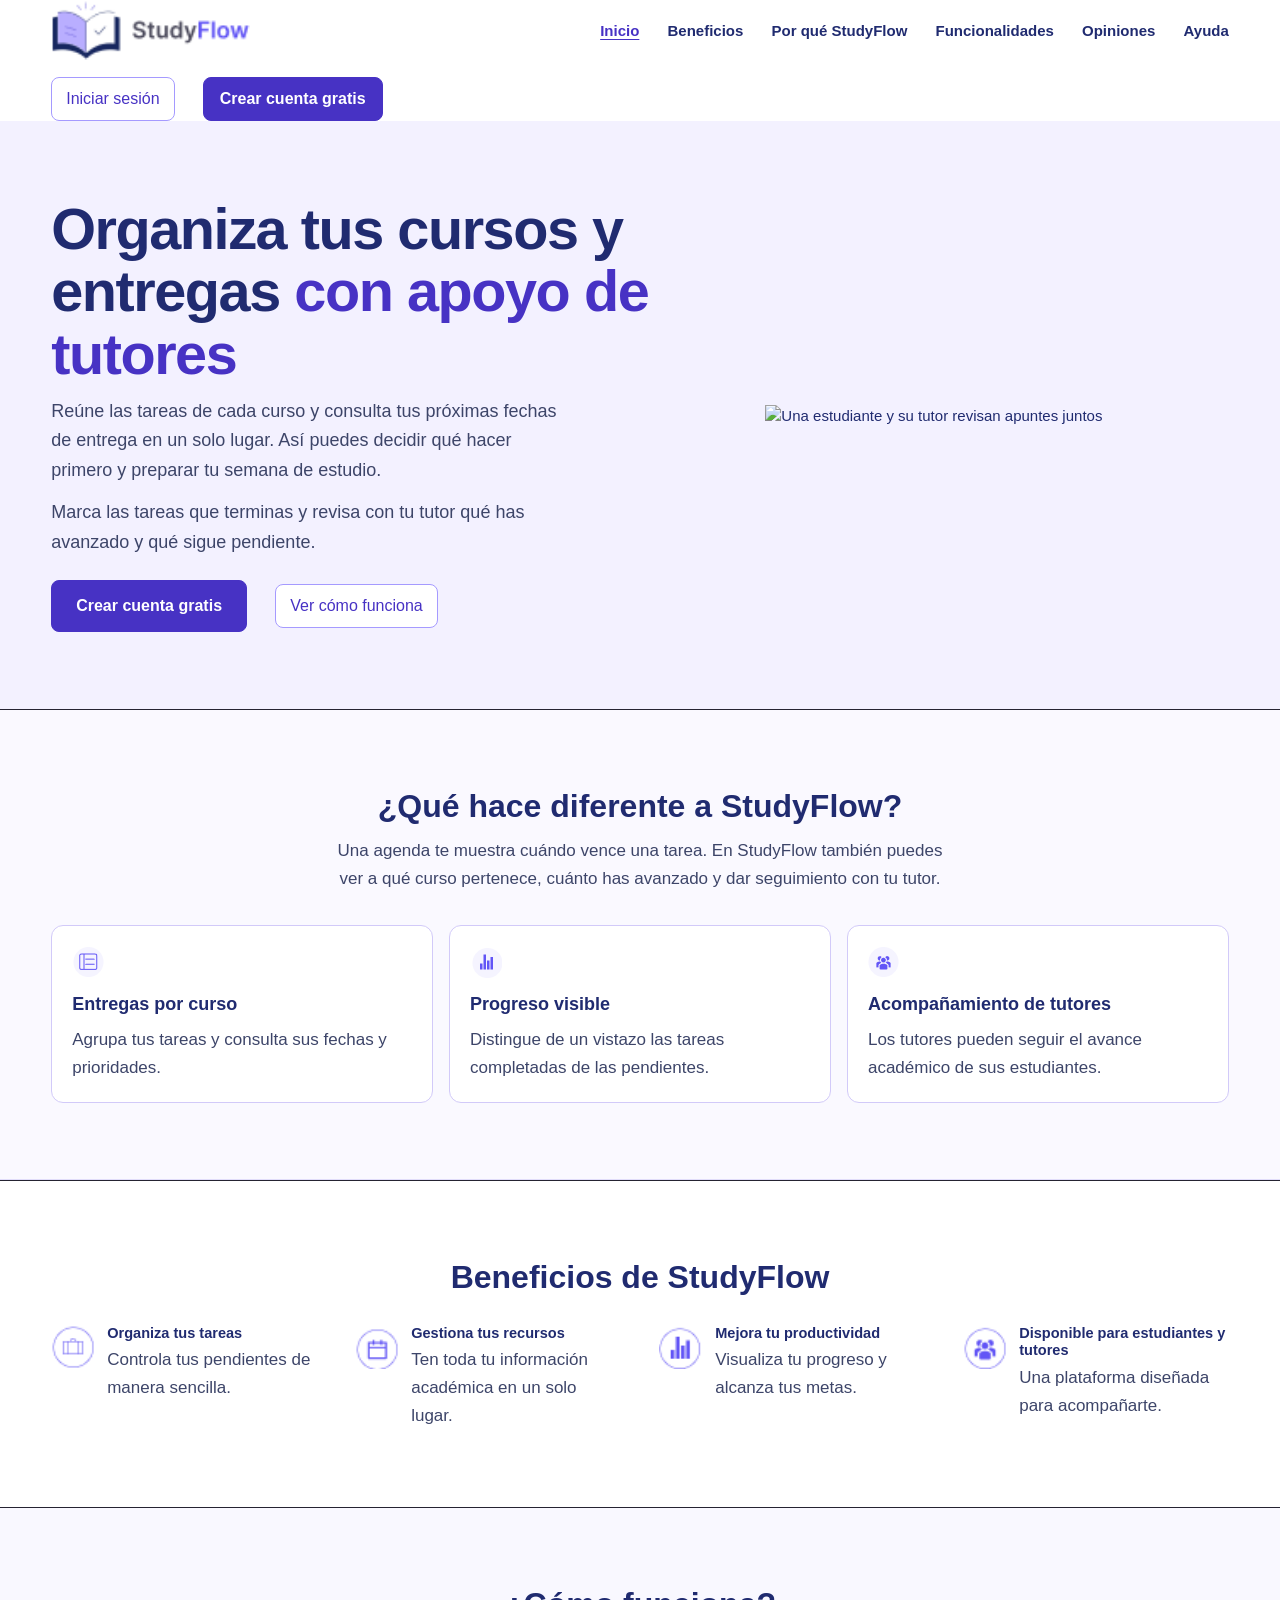
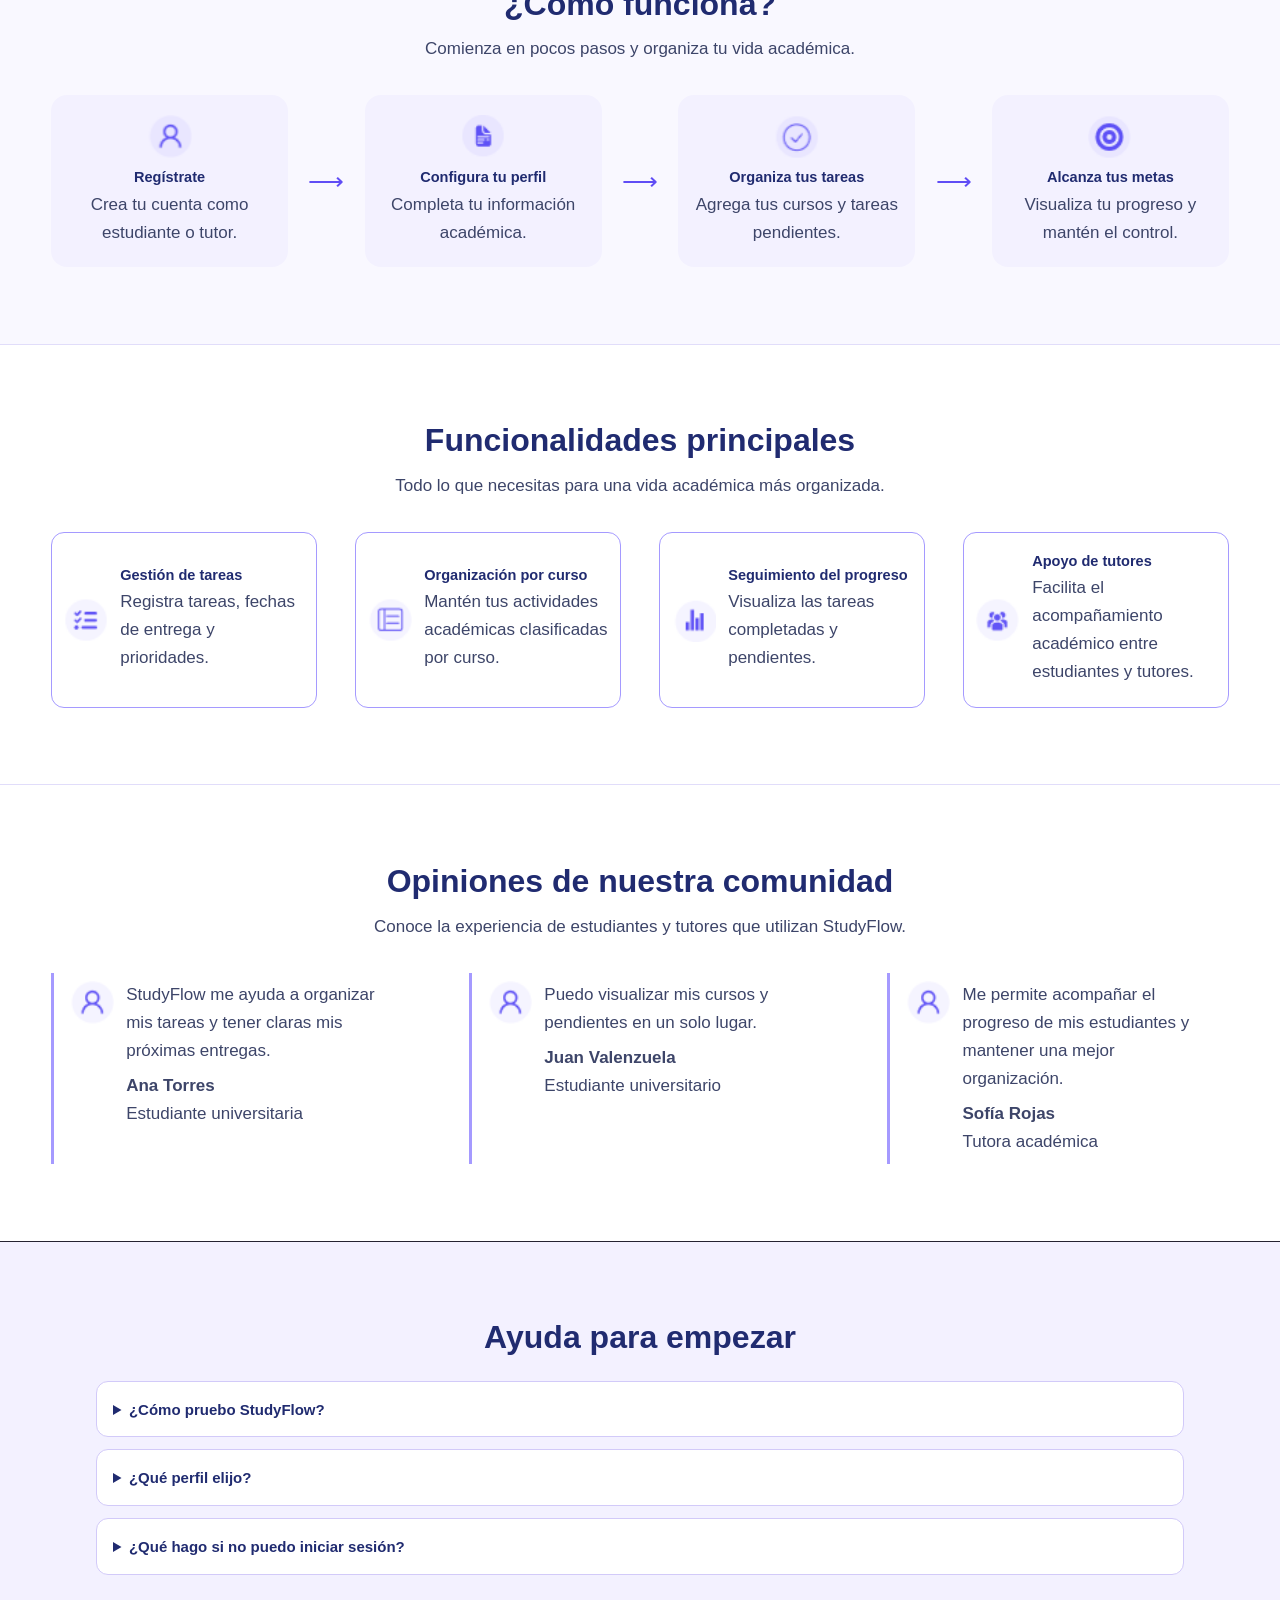
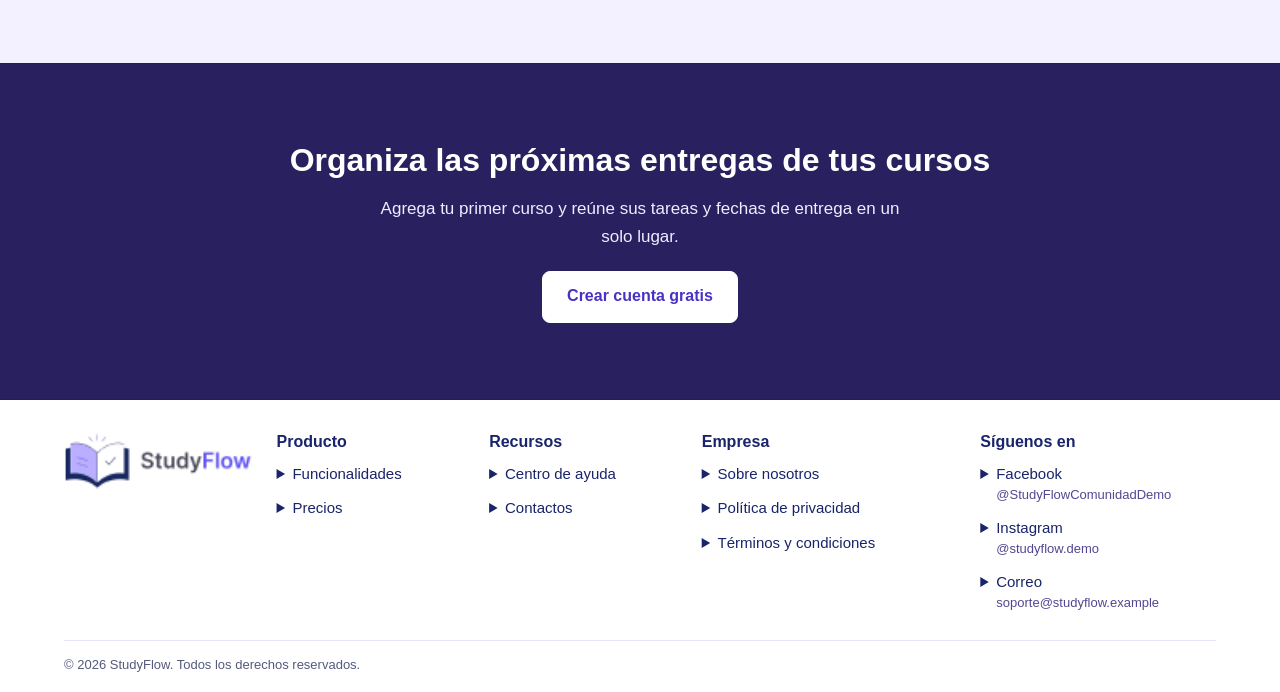
==== commit bb1bc5e0: "Add files via upload" ====
--- a/index.html
+++ b/index.html
@@ -1,297 +1,298 @@
-<!doctype html>
-<html lang="es">
-  <head>
-    <meta charset="utf-8">
-    <meta name="viewport" content="width=device-width, initial-scale=1">
-    <title>StudyFlow | Organiza tu vida académica</title>
-    <link rel="stylesheet" href="assets/styles/styles.css">
-  </head>
-  <body class="studyflow-landing">
-    <header class="wrap top" id="inicio">
-      <a href="#inicio">
-        <img class="logo" src="assets/img/logo.png" alt="StudyFlow">
-      </a>
-      <nav aria-label="Navegación principal">
-        <a href="#inicio" aria-current="location">Inicio</a>
-        <a href="#beneficios">Beneficios</a>
-        <a href="#diferencial">Por qué StudyFlow</a>
-        <a href="#funciones">Funcionalidades</a>
-        <a href="#opiniones">Opiniones</a>
-        <a href="#ayuda">Ayuda</a>
-      </nav>
-      <div class="actions">
-        <a class="button outline" href="login.html">Iniciar sesión</a>
-        <a class="button sf-primary" href="registro.html">Crear cuenta gratis</a>
-      </div>
-    </header>
-    <main>
-      <section class="lavender">
-        <div class="wrap hero">
-          <div>
-            <h1>Organiza tus cursos y entregas <span>con apoyo de tutores</span></h1>
-            <p>Reúne las tareas de cada curso, identifica tus próximas entregas y revisa tu avance con tu tutor.</p>
-            <div class="actions">
-              <a class="button sf-primary" href="registro.html">Crear cuenta gratis</a>
-              <a class="button outline" href="#pasos">Ver cómo funciona</a>
-            </div>
-          </div>
-          <img class="hero-art" src="assets/img/agenda.png" width="263" height="154" alt="Agenda académica en una computadora, junto a un reloj y una pila de libros">
-        </div>
-      </section>
-      <section class="section sf-difference" id="diferencial" aria-labelledby="titulo-diferencial">
-        <div class="wrap">
-          <h2 id="titulo-diferencial">¿Qué hace diferente a StudyFlow?</h2>
-          <p class="subtitle">Una agenda te muestra cuándo vence una tarea. En StudyFlow también puedes ver a qué curso pertenece, cuánto has avanzado y dar seguimiento con tu tutor.</p>
-          <ul>
-            <li><img src="assets/img/icons/course.png" width="32" height="32" alt="">
-              <strong>Entregas por curso</strong> Agrupa tus tareas y consulta sus fechas y prioridades.</li>
-            <li><img src="assets/img/icons/progress.png" width="32" height="32" alt="">
-              <strong>Progreso visible</strong> Distingue de un vistazo las tareas completadas de las pendientes.</li>
-            <li><img src="assets/img/icons/support.png" width="32" height="32" alt="">
-              <strong>Acompañamiento de tutores</strong> Los tutores pueden seguir el avance académico de sus estudiantes.</li>
-          </ul>
-        </div>
-      </section>
-      <section class="wrap section benefits" id="beneficios" aria-labelledby="titulo-beneficios">
-        <h2 id="titulo-beneficios">Beneficios de StudyFlow</h2>
-        <div class="grid">
-          <article>
-            <img src="assets/img/icons/tasks.png" alt="">
-            <div>
-              <h3>Organiza tus tareas</h3>
-              <p>Controla tus pendientes de manera sencilla.</p>
-            </div>
-          </article>
-          <article>
-            <img src="assets/img/icons/calendar.png" alt="">
-            <div>
-              <h3>Gestiona tus recursos</h3>
-              <p>Ten toda tu información académica en un solo lugar.</p>
-            </div>
-          </article>
-          <article>
-            <img src="assets/img/icons/chart.png" alt="">
-            <div>
-              <h3>Mejora tu productividad</h3>
-              <p>Visualiza tu progreso y alcanza tus metas.</p>
-            </div>
-          </article>
-          <article>
-            <img src="assets/img/icons/team.png" alt="">
-            <div>
-              <h3>Disponible para estudiantes y tutores</h3>
-              <p>Una plataforma diseñada para acompañarte.</p>
-            </div>
-          </article>
-        </div>
-      </section>
-      <section class="lavender section" id="pasos">
-        <div class="wrap">
-          <h2>¿Cómo funciona?</h2>
-          <p class="subtitle">Comienza en pocos pasos y organiza tu vida académica.</p>
-          <ol class="grid steps">
-            <li>
-              <img src="assets/img/icons/user.png" alt="">
-              <h3>Regístrate</h3>
-              <p>Crea tu cuenta como estudiante o tutor.</p>
-            </li>
-            <li>
-              <img src="assets/img/icons/file.png" alt="">
-              <h3>Configura tu perfil</h3>
-              <p>Completa tu información académica.</p>
-            </li>
-            <li>
-              <img src="assets/img/icons/check.png" alt="">
-              <h3>Organiza tus tareas</h3>
-              <p>Agrega tus cursos y tareas pendientes.</p>
-            </li>
-            <li>
-              <img src="assets/img/icons/target.png" alt="">
-              <h3>Alcanza tus metas</h3>
-              <p>Visualiza tu progreso y mantén el control.</p>
-            </li>
-          </ol>
-        </div>
-      </section>
-      <section class="wrap section" id="funciones">
-        <h2>Funcionalidades principales</h2>
-        <p class="subtitle">Todo lo que necesitas para una vida académica más organizada.</p>
-        <div class="grid features">
-          <article>
-            <img src="assets/img/icons/list.png" alt="">
-            <div>
-              <h3>Gestión de tareas</h3>
-              <p>Registra tareas, fechas de entrega y prioridades.</p>
-            </div>
-          </article>
-          <article>
-            <img src="assets/img/icons/course.png" alt="">
-            <div>
-              <h3>Organización por curso</h3>
-              <p>Mantén tus actividades académicas clasificadas por curso.</p>
-            </div>
-          </article>
-          <article>
-            <img src="assets/img/icons/progress.png" alt="">
-            <div>
-              <h3>Seguimiento del progreso</h3>
-              <p>Visualiza las tareas completadas y pendientes.</p>
-            </div>
-          </article>
-          <article>
-            <img src="assets/img/icons/support.png" alt="">
-            <div>
-              <h3>Apoyo de tutores</h3>
-              <p>Facilita el acompañamiento académico entre estudiantes y tutores.</p>
-            </div>
-          </article>
-        </div>
-      </section>
-      <section class="lavender section opinions" id="opiniones">
-        <div class="wrap">
-          <h2>Opiniones de nuestra comunidad</h2>
-          <p class="subtitle">Conoce la experiencia de estudiantes y tutores que utilizan StudyFlow.</p>
-          <div class="quotes">
-            <figure>
-              <img src="assets/img/icons/user.png" alt="">
-              <div>
-                <blockquote>StudyFlow me ayuda a organizar mis tareas y tener claras mis próximas entregas.</blockquote>
-                <figcaption><strong>Ana Torres</strong><br>Estudiante universitaria</figcaption>
-              </div>
-            </figure>
-            <figure>
-              <img src="assets/img/icons/user.png" alt="">
-              <div>
-                <blockquote>Puedo visualizar mis cursos y pendientes en un solo lugar.</blockquote>
-                <figcaption><strong>Juan Valenzuela</strong><br>Estudiante universitario</figcaption>
-              </div>
-            </figure>
-            <figure>
-              <img src="assets/img/icons/user.png" alt="">
-              <div>
-                <blockquote>Me permite acompañar el progreso de mis estudiantes y mantener una mejor organización.</blockquote>
-                <figcaption><strong>Sofía Rojas</strong><br>Tutora académica</figcaption>
-              </div>
-            </figure>
-          </div>
-        </div>
-      </section>
-      <section class="section lavender sf-help" id="ayuda" aria-labelledby="titulo-ayuda">
-        <div class="wrap">
-          <h2 id="titulo-ayuda">Ayuda para empezar</h2>
-          <div class="sf-questions">
-            <details>
-              <summary>¿Cómo pruebo StudyFlow?</summary>
-              <p>Abre <a href="login.html#prueba">la demostración</a>, elige Estudiante o Tutor y pulsa «Rellenar datos de prueba». Luego selecciona «Iniciar sesión».</p>
-            </details>
-            <details>
-              <summary>¿Qué perfil elijo?</summary>
-              <p>Elige Estudiante para explorar cursos y entregas. Elige Tutor para explorar el seguimiento académico.</p>
-            </details>
-            <details>
-              <summary>¿Qué hago si no puedo iniciar sesión?</summary>
-              <p>Revisa el correo, la contraseña y el perfil. Si cerraste la pestaña donde creaste tu cuenta de prueba, vuelve a registrarte o usa los datos de la demostración.</p>
-            </details>
-          </div>
-        </div>
-      </section>
-      <section class="section callout">
-        <h2>Organiza las próximas entregas de tus cursos</h2>
-        <p>Agrega tu primer curso y reúne sus tareas y fechas de entrega en un solo lugar.</p>
-        <a class="button sf-primary" href="registro.html">Crear cuenta gratis</a>
-      </section>
-    </main>
-    <footer class="sf-footer">
-      <div class="sf-footer-grid">
-        <a class="sf-brand" href="#inicio">
-          <img class="logo" src="assets/img/logo.png" alt="StudyFlow">
-        </a>
-
-        <section aria-labelledby="sf-producto">
-          <h2 id="sf-producto">Producto</h2>
-
-          <details>
-            <summary>Funcionalidades</summary>
-            <p>Organiza tus cursos, consulta las próximas entregas y marca las tareas que ya terminaste.</p>
-          </details>
-
-          <details>
-            <summary>Precios</summary>
-            <p><strong>Gratis · S/ 0 al mes</strong><br>Hasta tres cursos y un calendario.</p>
-            <p><strong>Plus · S/ 15 al mes</strong><br>Cursos ilimitados y recordatorios personalizados.</p>
-            <p><small>Precios de ejemplo.</small></p>
-          </details>
-        </section>
-
-        <section aria-labelledby="sf-recursos">
-          <h2 id="sf-recursos">Recursos</h2>
-
-          <details>
-            <summary>Centro de ayuda</summary>
-            <p><strong>¿Cómo creo un curso?</strong><br>En tu panel, selecciona «Nuevo curso» y escribe su nombre.</p>
-            <p><strong>¿Cómo completo una tarea?</strong><br>Abre el curso y marca la casilla junto a la tarea.</p>
-          </details>
-
-          <details>
-            <summary>Contactos</summary>
-            <p><strong>Teléfono</strong><br>+1 (202) 555-0147</p>
-            <p><strong>Correo</strong><br>soporte@studyflow.example</p>
-            <p><strong>Horario</strong><br>Lunes a viernes, de 9 a. m. a 6 p. m.</p>
-            <p><small>Datos de contacto ficticios.</small></p>
-          </details>
-        </section>
-
-        <section aria-labelledby="sf-empresa">
-          <h2 id="sf-empresa">Empresa</h2>
-
-          <details>
-            <summary>Sobre nosotros</summary>
-            <p>StudyFlow ayuda a estudiantes a reunir sus cursos, tareas y fechas de entrega en un solo lugar.</p>
-          </details>
-
-          <details>
-            <summary>Política de privacidad</summary>
-            <p><strong>Datos que utilizamos.</strong> Los datos de una cuenta pueden incluir tu nombre, correo, cursos, tareas y preferencias.</p>
-            <p><strong>Para qué los utilizamos.</strong> Para administrar tu cuenta, guardar tus tareas, enviarte los recordatorios que configures y responder tus consultas.</p>
-            <p><strong>Conservación y solicitudes.</strong> Conservamos los datos durante el tiempo necesario para prestar el servicio. Puedes solicitar acceso, corrección o eliminación escribiendo a privacidad@studyflow.example.</p>
-            <p><small>Texto de ejemplo para StudyFlow.</small></p>
-          </details>
-
-          <details>
-            <summary>Términos y condiciones</summary>
-            <p><strong>Uso del servicio.</strong> StudyFlow permite organizar cursos y tareas. Al usar el servicio, aceptas estos términos y te comprometes a respetar los derechos de otras personas.</p>
-            <p><strong>Cuenta y contenido.</strong> Protege tus credenciales. Conservas los derechos sobre el contenido que subes y autorizas a StudyFlow a almacenarlo y mostrarlo para prestar el servicio.</p>
-            <p><strong>Uso permitido.</strong> Queda prohibido acceder a cuentas ajenas, difundir contenido ilegal o interferir con el funcionamiento del servicio.</p>
-            <p><strong>Planes y consultas.</strong> Si contratas un plan de pago, verás el precio, la frecuencia de cobro y las condiciones de cancelación antes de confirmar. Para consultas, escribe a soporte@studyflow.example.</p>
-            <p><small>Texto de ejemplo para StudyFlow.</small></p>
-          </details>
-        </section>
-
-        <section aria-labelledby="sf-redes">
-          <h2 id="sf-redes">Síguenos en</h2>
-
-          <details>
-            <summary>Facebook <span class="sf-handle">@StudyFlowComunidadDemo</span></summary>
-            <p>StudyFlow Comunidad comparte ideas de organización y novedades del producto.</p>
-            <p><small>Perfil ficticio.</small></p>
-          </details>
-
-          <details>
-            <summary>Instagram <span class="sf-handle">@studyflow.demo</span></summary>
-            <p>Consejos de estudio, calendarios y rutinas para organizar tu semana.</p>
-            <p><small>Perfil ficticio.</small></p>
-          </details>
-
-          <details>
-            <summary>Correo <span class="sf-handle">soporte@studyflow.example</span></summary>
-            <p>Equipo de soporte de StudyFlow. Atención para consultas, sugerencias y problemas con la cuenta.</p>
-            <p><small>Dirección ficticia.</small></p>
-          </details>
-        </section>
-      </div>
-
-      <p class="sf-copyright">© 2026 StudyFlow. Todos los derechos reservados.</p>
-    </footer>
-    <script src="assets/scripts/landing.js" defer></script>
-  </body>
-</html>
+<!doctype html>
+<html lang="es">
+  <head>
+    <meta charset="utf-8">
+    <meta name="viewport" content="width=device-width, initial-scale=1">
+    <title>StudyFlow | Organiza tu vida académica</title>
+    <link rel="stylesheet" href="assets/styles/styles.css">
+  </head>
+  <body class="studyflow-landing">
+    <header class="wrap top" id="inicio">
+      <a href="#inicio">
+        <img class="logo" src="assets/img/logo.png" alt="StudyFlow">
+      </a>
+      <nav aria-label="Navegación principal">
+        <a href="#inicio" aria-current="location">Inicio</a>
+        <a href="#beneficios">Beneficios</a>
+        <a href="#diferencial">Por qué StudyFlow</a>
+        <a href="#funciones">Funcionalidades</a>
+        <a href="#opiniones">Opiniones</a>
+        <a href="#ayuda">Ayuda</a>
+      </nav>
+      <div class="actions">
+        <a class="button outline" href="login.html">Iniciar sesión</a>
+        <a class="button sf-primary" href="registro.html">Crear cuenta gratis</a>
+      </div>
+    </header>
+    <main>
+      <section class="lavender sf-intro" aria-labelledby="titulo-portada">
+        <div class="wrap hero">
+          <div>
+            <h1 id="titulo-portada">Organiza tus cursos y entregas <span>con apoyo de tutores</span></h1>
+            <p>Reúne las tareas de cada curso y consulta tus próximas fechas de entrega en un solo lugar. Así puedes decidir qué hacer primero y preparar tu semana de estudio.</p>
+            <p>Marca las tareas que terminas y revisa con tu tutor qué has avanzado y qué sigue pendiente.</p>
+            <div class="actions">
+              <a class="button sf-primary" href="registro.html">Crear cuenta gratis</a>
+              <a class="button outline" href="#pasos">Ver cómo funciona</a>
+            </div>
+          </div>
+          <img class="hero-art" src="assets/img/portada-studyflow.webp" alt="Una estudiante y su tutor revisan apuntes juntos" fetchpriority="high">
+        </div>
+      </section>
+      <section class="section sf-difference" id="diferencial" aria-labelledby="titulo-diferencial">
+        <div class="wrap">
+          <h2 id="titulo-diferencial">¿Qué hace diferente a StudyFlow?</h2>
+          <p class="subtitle">Una agenda te muestra cuándo vence una tarea. En StudyFlow también puedes ver a qué curso pertenece, cuánto has avanzado y dar seguimiento con tu tutor.</p>
+          <ul>
+            <li><img src="assets/img/icons/course.png" width="32" height="32" alt="">
+              <strong>Entregas por curso</strong> Agrupa tus tareas y consulta sus fechas y prioridades.</li>
+            <li><img src="assets/img/icons/progress.png" width="32" height="32" alt="">
+              <strong>Progreso visible</strong> Distingue de un vistazo las tareas completadas de las pendientes.</li>
+            <li><img src="assets/img/icons/support.png" width="32" height="32" alt="">
+              <strong>Acompañamiento de tutores</strong> Los tutores pueden seguir el avance académico de sus estudiantes.</li>
+          </ul>
+        </div>
+      </section>
+      <section class="wrap section benefits" id="beneficios" aria-labelledby="titulo-beneficios">
+        <h2 id="titulo-beneficios">Beneficios de StudyFlow</h2>
+        <div class="grid">
+          <article>
+            <img src="assets/img/icons/tasks.png" alt="">
+            <div>
+              <h3>Organiza tus tareas</h3>
+              <p>Controla tus pendientes de manera sencilla.</p>
+            </div>
+          </article>
+          <article>
+            <img src="assets/img/icons/calendar.png" alt="">
+            <div>
+              <h3>Gestiona tus recursos</h3>
+              <p>Ten toda tu información académica en un solo lugar.</p>
+            </div>
+          </article>
+          <article>
+            <img src="assets/img/icons/chart.png" alt="">
+            <div>
+              <h3>Mejora tu productividad</h3>
+              <p>Visualiza tu progreso y alcanza tus metas.</p>
+            </div>
+          </article>
+          <article>
+            <img src="assets/img/icons/team.png" alt="">
+            <div>
+              <h3>Disponible para estudiantes y tutores</h3>
+              <p>Una plataforma diseñada para acompañarte.</p>
+            </div>
+          </article>
+        </div>
+      </section>
+      <section class="lavender section" id="pasos">
+        <div class="wrap">
+          <h2>¿Cómo funciona?</h2>
+          <p class="subtitle">Comienza en pocos pasos y organiza tu vida académica.</p>
+          <ol class="grid steps">
+            <li>
+              <img src="assets/img/icons/user.png" alt="">
+              <h3>Regístrate</h3>
+              <p>Crea tu cuenta como estudiante o tutor.</p>
+            </li>
+            <li>
+              <img src="assets/img/icons/file.png" alt="">
+              <h3>Configura tu perfil</h3>
+              <p>Completa tu información académica.</p>
+            </li>
+            <li>
+              <img src="assets/img/icons/check.png" alt="">
+              <h3>Organiza tus tareas</h3>
+              <p>Agrega tus cursos y tareas pendientes.</p>
+            </li>
+            <li>
+              <img src="assets/img/icons/target.png" alt="">
+              <h3>Alcanza tus metas</h3>
+              <p>Visualiza tu progreso y mantén el control.</p>
+            </li>
+          </ol>
+        </div>
+      </section>
+      <section class="wrap section" id="funciones">
+        <h2>Funcionalidades principales</h2>
+        <p class="subtitle">Todo lo que necesitas para una vida académica más organizada.</p>
+        <div class="grid features">
+          <article>
+            <img src="assets/img/icons/list.png" alt="">
+            <div>
+              <h3>Gestión de tareas</h3>
+              <p>Registra tareas, fechas de entrega y prioridades.</p>
+            </div>
+          </article>
+          <article>
+            <img src="assets/img/icons/course.png" alt="">
+            <div>
+              <h3>Organización por curso</h3>
+              <p>Mantén tus actividades académicas clasificadas por curso.</p>
+            </div>
+          </article>
+          <article>
+            <img src="assets/img/icons/progress.png" alt="">
+            <div>
+              <h3>Seguimiento del progreso</h3>
+              <p>Visualiza las tareas completadas y pendientes.</p>
+            </div>
+          </article>
+          <article>
+            <img src="assets/img/icons/support.png" alt="">
+            <div>
+              <h3>Apoyo de tutores</h3>
+              <p>Facilita el acompañamiento académico entre estudiantes y tutores.</p>
+            </div>
+          </article>
+        </div>
+      </section>
+      <section class="lavender section opinions" id="opiniones">
+        <div class="wrap">
+          <h2>Opiniones de nuestra comunidad</h2>
+          <p class="subtitle">Conoce la experiencia de estudiantes y tutores que utilizan StudyFlow.</p>
+          <div class="quotes">
+            <figure>
+              <img src="assets/img/icons/user.png" alt="">
+              <div>
+                <blockquote>StudyFlow me ayuda a organizar mis tareas y tener claras mis próximas entregas.</blockquote>
+                <figcaption><strong>Ana Torres</strong><br>Estudiante universitaria</figcaption>
+              </div>
+            </figure>
+            <figure>
+              <img src="assets/img/icons/user.png" alt="">
+              <div>
+                <blockquote>Puedo visualizar mis cursos y pendientes en un solo lugar.</blockquote>
+                <figcaption><strong>Juan Valenzuela</strong><br>Estudiante universitario</figcaption>
+              </div>
+            </figure>
+            <figure>
+              <img src="assets/img/icons/user.png" alt="">
+              <div>
+                <blockquote>Me permite acompañar el progreso de mis estudiantes y mantener una mejor organización.</blockquote>
+                <figcaption><strong>Sofía Rojas</strong><br>Tutora académica</figcaption>
+              </div>
+            </figure>
+          </div>
+        </div>
+      </section>
+      <section class="section lavender sf-help" id="ayuda" aria-labelledby="titulo-ayuda">
+        <div class="wrap">
+          <h2 id="titulo-ayuda">Ayuda para empezar</h2>
+          <div class="sf-questions">
+            <details>
+              <summary>¿Cómo pruebo StudyFlow?</summary>
+              <p>Abre <a href="login.html#prueba">la demostración</a>, elige Estudiante o Tutor y pulsa «Rellenar datos de prueba». Luego selecciona «Iniciar sesión».</p>
+            </details>
+            <details>
+              <summary>¿Qué perfil elijo?</summary>
+              <p>Elige Estudiante para explorar cursos y entregas. Elige Tutor para explorar el seguimiento académico.</p>
+            </details>
+            <details>
+              <summary>¿Qué hago si no puedo iniciar sesión?</summary>
+              <p>Revisa el correo, la contraseña y el perfil. Si cerraste la pestaña donde creaste tu cuenta de prueba, vuelve a registrarte o usa los datos de la demostración.</p>
+            </details>
+          </div>
+        </div>
+      </section>
+      <section class="section callout">
+        <h2>Organiza las próximas entregas de tus cursos</h2>
+        <p>Agrega tu primer curso y reúne sus tareas y fechas de entrega en un solo lugar.</p>
+        <a class="button sf-primary" href="registro.html">Crear cuenta gratis</a>
+      </section>
+    </main>
+    <footer class="sf-footer">
+      <div class="sf-footer-grid">
+        <a class="sf-brand" href="#inicio">
+          <img class="logo" src="assets/img/logo.png" alt="StudyFlow">
+        </a>
+
+        <section aria-labelledby="sf-producto">
+          <h2 id="sf-producto">Producto</h2>
+
+          <details>
+            <summary>Funcionalidades</summary>
+            <p>Organiza tus cursos, consulta las próximas entregas y marca las tareas que ya terminaste.</p>
+          </details>
+
+          <details>
+            <summary>Precios</summary>
+            <p><strong>Gratis · S/ 0 al mes</strong><br>Hasta tres cursos y un calendario.</p>
+            <p><strong>Plus · S/ 15 al mes</strong><br>Cursos ilimitados y recordatorios personalizados.</p>
+            <p><small>Precios de ejemplo.</small></p>
+          </details>
+        </section>
+
+        <section aria-labelledby="sf-recursos">
+          <h2 id="sf-recursos">Recursos</h2>
+
+          <details>
+            <summary>Centro de ayuda</summary>
+            <p><strong>¿Cómo creo un curso?</strong><br>En tu panel, selecciona «Nuevo curso» y escribe su nombre.</p>
+            <p><strong>¿Cómo completo una tarea?</strong><br>Abre el curso y marca la casilla junto a la tarea.</p>
+          </details>
+
+          <details>
+            <summary>Contactos</summary>
+            <p><strong>Teléfono</strong><br>+1 (202) 555-0147</p>
+            <p><strong>Correo</strong><br>soporte@studyflow.example</p>
+            <p><strong>Horario</strong><br>Lunes a viernes, de 9 a. m. a 6 p. m.</p>
+            <p><small>Datos de contacto ficticios.</small></p>
+          </details>
+        </section>
+
+        <section aria-labelledby="sf-empresa">
+          <h2 id="sf-empresa">Empresa</h2>
+
+          <details>
+            <summary>Sobre nosotros</summary>
+            <p>StudyFlow ayuda a estudiantes a reunir sus cursos, tareas y fechas de entrega en un solo lugar.</p>
+          </details>
+
+          <details>
+            <summary>Política de privacidad</summary>
+            <p><strong>Datos que utilizamos.</strong> Los datos de una cuenta pueden incluir tu nombre, correo, cursos, tareas y preferencias.</p>
+            <p><strong>Para qué los utilizamos.</strong> Para administrar tu cuenta, guardar tus tareas, enviarte los recordatorios que configures y responder tus consultas.</p>
+            <p><strong>Conservación y solicitudes.</strong> Conservamos los datos durante el tiempo necesario para prestar el servicio. Puedes solicitar acceso, corrección o eliminación escribiendo a privacidad@studyflow.example.</p>
+            <p><small>Texto de ejemplo para StudyFlow.</small></p>
+          </details>
+
+          <details>
+            <summary>Términos y condiciones</summary>
+            <p><strong>Uso del servicio.</strong> StudyFlow permite organizar cursos y tareas. Al usar el servicio, aceptas estos términos y te comprometes a respetar los derechos de otras personas.</p>
+            <p><strong>Cuenta y contenido.</strong> Protege tus credenciales. Conservas los derechos sobre el contenido que subes y autorizas a StudyFlow a almacenarlo y mostrarlo para prestar el servicio.</p>
+            <p><strong>Uso permitido.</strong> Queda prohibido acceder a cuentas ajenas, difundir contenido ilegal o interferir con el funcionamiento del servicio.</p>
+            <p><strong>Planes y consultas.</strong> Si contratas un plan de pago, verás el precio, la frecuencia de cobro y las condiciones de cancelación antes de confirmar. Para consultas, escribe a soporte@studyflow.example.</p>
+            <p><small>Texto de ejemplo para StudyFlow.</small></p>
+          </details>
+        </section>
+
+        <section aria-labelledby="sf-redes">
+          <h2 id="sf-redes">Síguenos en</h2>
+
+          <details>
+            <summary>Facebook <span class="sf-handle">@StudyFlowComunidadDemo</span></summary>
+            <p>StudyFlow Comunidad comparte ideas de organización y novedades del producto.</p>
+            <p><small>Perfil ficticio.</small></p>
+          </details>
+
+          <details>
+            <summary>Instagram <span class="sf-handle">@studyflow.demo</span></summary>
+            <p>Consejos de estudio, calendarios y rutinas para organizar tu semana.</p>
+            <p><small>Perfil ficticio.</small></p>
+          </details>
+
+          <details>
+            <summary>Correo <span class="sf-handle">soporte@studyflow.example</span></summary>
+            <p>Equipo de soporte de StudyFlow. Atención para consultas, sugerencias y problemas con la cuenta.</p>
+            <p><small>Dirección ficticia.</small></p>
+          </details>
+        </section>
+      </div>
+
+      <p class="sf-copyright">© 2026 StudyFlow. Todos los derechos reservados.</p>
+    </footer>
+    <script src="assets/scripts/landing.js" defer></script>
+  </body>
+</html>
--- a/assets/styles/styles.css
+++ b/assets/styles/styles.css
@@ -1,505 +1,505 @@
-/* Colores y estilos generales */
-:root {
-  --color-texto: #202b70;
-  --color-principal: #604df5;
-  --fondo-lila: #f3f1ff;
-  --color-borde: #a59aff;
-}
-
-* {
-  box-sizing: border-box;
-}
-
-html {
-  scroll-behavior: smooth;
-}
-
-body {
-  margin: 0;
-  color: var(--color-texto);
-  font: 15px/1.4 Inter, Arial, sans-serif;
-}
-
-a {
-  color: inherit;
-  text-decoration: none;
-}
-
-a:focus-visible {
-  outline: 2px solid var(--color-principal);
-  outline-offset: 4px;
-}
-
-img {
-  display: block;
-  max-width: 100%;
-}
-
-h1, h2, h3, p, ol, figure, blockquote {
-  margin: 0;
-}
-
-h2 {
-  font-size: 1.17rem;
-  line-height: 1.2;
-}
-
-h3 {
-  font-size: .91rem;
-  line-height: 1.2;
-}
-
-.wrap {
-  width: 100%;
-  padding-inline: 24px;
-}
-
-/* Más altura para la portada */
-.hero {
-  padding-block: 72px;
-}
-
-/* Espacio arriba y abajo de cada sección */
-main > .benefits {
-  padding-block: 44px;
-}
-
-main > .section {
-  padding-block: 64px;
-}
-
-/* Separación entre el título, la descripción y las tarjetas */
-.section .subtitle {
-  margin-top: 12px;
-  margin-bottom: 32px;
-}
-
-/* Más espacio dentro de las tarjetas */
-.steps li,
-.features article {
-  padding-block: 24px;
-}
-
-/* Espaciado en celular */
-@media (max-width: 690px) {
-  .hero,
-  main > .section {
-    padding-block: 40px;
-  }
-
-  main > .benefits {
-    padding-block: 32px;
-  }
-
-  .section .subtitle {
-    margin-bottom: 24px;
-  }
-}
-/* Encabezado y navegación */
-.top {
-  min-height: 78px;
-  display: flex;
-  align-items: center;
-  justify-content: space-between;
-  gap: 16px;
-}
-
-.logo {
-  width: 155px;
-}
-
-nav, .actions {
-  display: flex;
-  align-items: center;
-  gap: clamp(10px, 2.2vw, 32px);
-}
-
-nav {
-  font-weight: 700;
-  flex-wrap: wrap;
-}
-
-nav a:hover {
-  text-decoration: underline;
-}
-
-/* Botones */
-.button {
-  display: inline-block;
-  border: 1px solid var(--color-principal);
-  padding: 8px 14px;
-  border-radius: 8px;
-  background: var(--color-principal);
-  color: white;
-  text-align: center;
-}
-
-.button:hover {
-  background: #4935df;
-  color: white;
-}
-
-.outline {
-  background: white;
-  color: var(--color-principal);
-  border-color: var(--color-borde);
-}
-
-/* Portada */
-.lavender {
-  background: var(--fondo-lila);
-}
-
-.hero {
-  display: grid;
-  grid-template-columns: 1.2fr 1fr;
-  align-items: center;
-  gap: 40px;
-  padding-block: 28px 20px;
-}
-
-.hero h1 {
-  font-size: clamp(1.65rem, 3vw, 2.75rem);
-  line-height: 1.08;
-  letter-spacing: -.025em;
-}
-
-.hero h1 span {
-  color: var(--color-principal);
-}
-
-.hero p {
-  max-width: 520px;
-  margin-top: 12px;
-}
-
-.hero .actions {
-  margin-top: 23px;
-  flex-wrap: wrap;
-}
-
-.hero .button {
-  min-width: 155px;
-}
-
-.hero .note {
-  margin-top: 15px;
-}
-
-.hero-art {
-  width: min(100%, 430px);
-  justify-self: center;
-}
-
-/* Beneficios y secciones */
-.grid {
-  display: grid;
-  grid-template-columns: repeat(4, minmax(0, 1fr));
-  gap: clamp(14px, 3vw, 42px);
-}
-
-.benefits {
-  padding-block: 18px;
-}
-
-.benefits article, .features article, figure {
-  display: flex;
-  align-items: center;
-  gap: 12px;
-}
-
-article img, figure img, .steps img {
-  width: 44px;
-  flex: 0 0 44px;
-}
-
-article p, .steps p, figure {
-  font-size: .82rem;
-  line-height: 1.24;
-}
-
-.section {
-  padding-block: 16px 22px;
-  text-align: center;
-}
-
-.subtitle {
-  margin: 4px 0 16px;
-  font-size: .84rem;
-}
-
-/* Pasos para comenzar */
-.steps {
-  list-style: none;
-  padding: 0;
-  gap: clamp(20px, 6vw, 82px);
-}
-
-.steps li {
-  background: white;
-  border-radius: 16px;
-  position: relative;
-  padding: 20px 10px 12px;
-}
-
-.steps li:not(:last-child)::after {
-  content: '⟶';
-  color: var(--color-principal);
-  font-size: 25px;
-  position: absolute;
-  left: 100%;
-  width: clamp(20px, 6vw, 82px);
-  top: 40%;
-}
-
-.steps img {
-  margin: 0 auto 15px;
-  mix-blend-mode: multiply;
-}
-
-.steps p, article p {
-  margin-top: 4px;
-}
-
-/* Tarjetas y opiniones */
-.features article, figure {
-  border: 1px solid var(--color-borde);
-  border-radius: 13px;
-  background: white;
-  padding: 12px;
-  text-align: left;
-}
-
-.opinions {
-  border-block: 1px solid var(--color-borde);
-}
-
-.quotes {
-  display: grid;
-  grid-template-columns: repeat(3, 1fr);
-  gap: clamp(14px, 6vw, 80px);
-}
-
-figcaption {
-  margin-top: 7px;
-}
-
-/* Llamada a la acción */
-.callout {
-  padding-inline: 24px;
-}
-
-.callout h2 {
-  margin-bottom: 15px;
-}
-
-.callout .button {
-  min-width: 190px;
-}
-
-/* Pie de página */
-
-.sf-footer {
- padding: 32px clamp(20px, 5vw, 64px) 18px;
- border-top: 1px solid #e8e3fa;
- background: #fff;
- color: #19246a;
- font: 15px/1.5 Arial, sans-serif;
-}
-
-.sf-footer-grid {
- display: grid;
- grid-template-columns: 1fr 1fr 1fr 1.35fr 1.25fr;
- align-items: start;
- gap: 24px;
- margin: 0 auto;
-}
-
-.sf-footer section {
- min-width: 0;
- overflow-wrap: anywhere;
-}
-
-.sf-brand { display: inline-block; }
-
-.sf-footer h2 {
- margin: 0 0 8px;
- font-size: 16px;
-}
-
-.sf-footer details + details {
- margin-top: 6px;
-}
-
-.sf-footer summary {
- padding: 3px 0;
- cursor: pointer;
-}
-
-.sf-footer summary:hover,
-.sf-footer details[open] > summary {
- color: #583ac7;
-}
-
-.sf-footer summary:focus-visible,
-.sf-footer a:focus-visible {
- outline: 2px solid #6549da;
- outline-offset: 4px;
- border-radius: 2px;
-}
-
-.sf-footer details p {
- margin: 6px 0 10px 16px;
- color: #495071;
- font-size: 14px;
-}
-
-.sf-handle {
- display: block;
- margin-left: 16px;
- color: #544691;
- font-size: 13px;
-}
-
-.sf-copyright {
- margin: 24px auto 0;
- padding-top: 14px;
- border-top: 1px solid #e8e3fa;
- color: #545b7d;
- font-size: 13px;
-}
-
-@media (max-width: 960px) {
- .sf-footer-grid {
-  grid-template-columns: repeat(2, minmax(0, 1fr));
- }
-
- .sf-brand {
-  grid-column: 1 / -1;
- }
-}
-
-@media (max-width: 440px) {
- .sf-footer-grid {
-  grid-template-columns: 1fr;
- }
-}
-
-/* Ventanas de registro e inicio de sesión */
-.overlay {
-  display: none;
-}
-
-.overlay:target {
-  display: grid;
-  position: fixed;
-  inset: 0;
-  place-items: center;
-  background: #17143588;
-  padding: 20px;
-}
-
-.panel {
-  position: relative;
-  background: white;
-  border-radius: 14px;
-  padding: 28px;
-  max-width: 420px;
-}
-
-.panel p {
-  margin-top: 10px;
-}
-
-.close {
-  position: absolute;
-  right: 12px;
-  top: 4px;
-  font-size: 26px;
-}
-
-/* Ajustes para tabletas y celulares */
-@media (max-width: 1000px) {
-
-  .top {
-    gap: 12px;
-  }
-
-  nav {
-    gap: 10px;
-    font-size: .85rem;
-  }
-
-  .top .actions {
-    gap: 6px;
-    font-size: .83rem;
-  }
-
-  .top .logo {
-    width: 120px;
-  }
-
-  article img, figure img {
-    width: 32px;
-    flex-basis: 32px;
-  }
-}
-
-@media (max-width: 690px) {
-
-  .wrap {
-    padding-inline: 14px;
-  }
-
-  .top {
-    flex-wrap: wrap;
-    padding-block: 12px;
-  }
-
-  nav {
-    order: 1;
-    width: 100%;
-    justify-content: space-between;
-  }
-
-  .hero {
-    grid-template-columns: 1fr;
-    gap: 12px;
-  }
-
-  .hero-art {
-    width: min(100%, 340px);
-  }
-
-  .grid {
-    grid-template-columns: repeat(2, minmax(0, 1fr));
-  }
-
-  .steps li:not(:last-child)::after {
-    content: none;
-  }
-
-  .quotes {
-    grid-template-columns: 1fr;
-  }
-}
-
-/* Preferencias de movimiento */
-@media (prefers-reduced-motion: reduce) {
-
-  html {
-    scroll-behavior: auto;
-  }
-}
-
-/* Espaciado de la portada y enlaces del pie */
-.top { min-height: 64px; }
-.hero { padding-block: 22px 18px; }
-.hero h1 { font-size: clamp(1.65rem, 2.6vw, 2.35rem); }
-.hero-art { width: min(100%, 375px); }
-.benefits { padding-block: 14px; }
-.section { padding-block: 14px 18px; }
-.steps li { padding-top: 14px; }
+/* Colores y estilos generales */
+:root {
+  --color-texto: #202b70;
+  --color-principal: #604df5;
+  --fondo-lila: #f3f1ff;
+  --color-borde: #a59aff;
+}
+
+* {
+  box-sizing: border-box;
+}
+
+html {
+  scroll-behavior: smooth;
+}
+
+body {
+  margin: 0;
+  color: var(--color-texto);
+  font: 15px/1.4 Inter, Arial, sans-serif;
+}
+
+a {
+  color: inherit;
+  text-decoration: none;
+}
+
+a:focus-visible {
+  outline: 2px solid var(--color-principal);
+  outline-offset: 4px;
+}
+
+img {
+  display: block;
+  max-width: 100%;
+}
+
+h1, h2, h3, p, ol, figure, blockquote {
+  margin: 0;
+}
+
+h2 {
+  font-size: 1.17rem;
+  line-height: 1.2;
+}
+
+h3 {
+  font-size: .91rem;
+  line-height: 1.2;
+}
+
+.wrap {
+  width: 100%;
+  padding-inline: 24px;
+}
+
+/* Más altura para la portada */
+.hero {
+  padding-block: 72px;
+}
+
+/* Espacio arriba y abajo de cada sección */
+main > .benefits {
+  padding-block: 44px;
+}
+
+main > .section {
+  padding-block: 64px;
+}
+
+/* Separación entre el título, la descripción y las tarjetas */
+.section .subtitle {
+  margin-top: 12px;
+  margin-bottom: 32px;
+}
+
+/* Más espacio dentro de las tarjetas */
+.steps li,
+.features article {
+  padding-block: 24px;
+}
+
+/* Espaciado en celular */
+@media (max-width: 690px) {
+  .hero,
+  main > .section {
+    padding-block: 40px;
+  }
+
+  main > .benefits {
+    padding-block: 32px;
+  }
+
+  .section .subtitle {
+    margin-bottom: 24px;
+  }
+}
+/* Encabezado y navegación */
+.top {
+  min-height: 78px;
+  display: flex;
+  align-items: center;
+  justify-content: space-between;
+  gap: 16px;
+}
+
+.logo {
+  width: 155px;
+}
+
+nav, .actions {
+  display: flex;
+  align-items: center;
+  gap: clamp(10px, 2.2vw, 32px);
+}
+
+nav {
+  font-weight: 700;
+  flex-wrap: wrap;
+}
+
+nav a:hover {
+  text-decoration: underline;
+}
+
+/* Botones */
+.button {
+  display: inline-block;
+  border: 1px solid var(--color-principal);
+  padding: 8px 14px;
+  border-radius: 8px;
+  background: var(--color-principal);
+  color: white;
+  text-align: center;
+}
+
+.button:hover {
+  background: #4935df;
+  color: white;
+}
+
+.outline {
+  background: white;
+  color: var(--color-principal);
+  border-color: var(--color-borde);
+}
+
+/* Portada */
+.lavender {
+  background: var(--fondo-lila);
+}
+
+.hero {
+  display: grid;
+  grid-template-columns: 1.2fr 1fr;
+  align-items: center;
+  gap: 40px;
+  padding-block: 28px 20px;
+}
+
+.hero h1 {
+  font-size: clamp(1.65rem, 3vw, 2.75rem);
+  line-height: 1.08;
+  letter-spacing: -.025em;
+}
+
+.hero h1 span {
+  color: var(--color-principal);
+}
+
+.hero p {
+  max-width: 520px;
+  margin-top: 12px;
+}
+
+.hero .actions {
+  margin-top: 23px;
+  flex-wrap: wrap;
+}
+
+.hero .button {
+  min-width: 155px;
+}
+
+.hero .note {
+  margin-top: 15px;
+}
+
+.hero-art {
+  width: min(100%, 430px);
+  justify-self: center;
+}
+
+/* Beneficios y secciones */
+.grid {
+  display: grid;
+  grid-template-columns: repeat(4, minmax(0, 1fr));
+  gap: clamp(14px, 3vw, 42px);
+}
+
+.benefits {
+  padding-block: 18px;
+}
+
+.benefits article, .features article, figure {
+  display: flex;
+  align-items: center;
+  gap: 12px;
+}
+
+article img, figure img, .steps img {
+  width: 44px;
+  flex: 0 0 44px;
+}
+
+article p, .steps p, figure {
+  font-size: .82rem;
+  line-height: 1.24;
+}
+
+.section {
+  padding-block: 16px 22px;
+  text-align: center;
+}
+
+.subtitle {
+  margin: 4px 0 16px;
+  font-size: .84rem;
+}
+
+/* Pasos para comenzar */
+.steps {
+  list-style: none;
+  padding: 0;
+  gap: clamp(20px, 6vw, 82px);
+}
+
+.steps li {
+  background: white;
+  border-radius: 16px;
+  position: relative;
+  padding: 20px 10px 12px;
+}
+
+.steps li:not(:last-child)::after {
+  content: '⟶';
+  color: var(--color-principal);
+  font-size: 25px;
+  position: absolute;
+  left: 100%;
+  width: clamp(20px, 6vw, 82px);
+  top: 40%;
+}
+
+.steps img {
+  margin: 0 auto 15px;
+  mix-blend-mode: multiply;
+}
+
+.steps p, article p {
+  margin-top: 4px;
+}
+
+/* Tarjetas y opiniones */
+.features article, figure {
+  border: 1px solid var(--color-borde);
+  border-radius: 13px;
+  background: white;
+  padding: 12px;
+  text-align: left;
+}
+
+.opinions {
+  border-block: 1px solid var(--color-borde);
+}
+
+.quotes {
+  display: grid;
+  grid-template-columns: repeat(3, 1fr);
+  gap: clamp(14px, 6vw, 80px);
+}
+
+figcaption {
+  margin-top: 7px;
+}
+
+/* Llamada a la acción */
+.callout {
+  padding-inline: 24px;
+}
+
+.callout h2 {
+  margin-bottom: 15px;
+}
+
+.callout .button {
+  min-width: 190px;
+}
+
+/* Pie de página */
+
+.sf-footer {
+ padding: 32px clamp(20px, 5vw, 64px) 18px;
+ border-top: 1px solid #e8e3fa;
+ background: #fff;
+ color: #19246a;
+ font: 15px/1.5 Arial, sans-serif;
+}
+
+.sf-footer-grid {
+ display: grid;
+ grid-template-columns: 1fr 1fr 1fr 1.35fr 1.25fr;
+ align-items: start;
+ gap: 24px;
+ margin: 0 auto;
+}
+
+.sf-footer section {
+ min-width: 0;
+ overflow-wrap: anywhere;
+}
+
+.sf-brand { display: inline-block; }
+
+.sf-footer h2 {
+ margin: 0 0 8px;
+ font-size: 16px;
+}
+
+.sf-footer details + details {
+ margin-top: 6px;
+}
+
+.sf-footer summary {
+ padding: 3px 0;
+ cursor: pointer;
+}
+
+.sf-footer summary:hover,
+.sf-footer details[open] > summary {
+ color: #583ac7;
+}
+
+.sf-footer summary:focus-visible,
+.sf-footer a:focus-visible {
+ outline: 2px solid #6549da;
+ outline-offset: 4px;
+ border-radius: 2px;
+}
+
+.sf-footer details p {
+ margin: 6px 0 10px 16px;
+ color: #495071;
+ font-size: 14px;
+}
+
+.sf-handle {
+ display: block;
+ margin-left: 16px;
+ color: #544691;
+ font-size: 13px;
+}
+
+.sf-copyright {
+ margin: 24px auto 0;
+ padding-top: 14px;
+ border-top: 1px solid #e8e3fa;
+ color: #545b7d;
+ font-size: 13px;
+}
+
+@media (max-width: 960px) {
+ .sf-footer-grid {
+  grid-template-columns: repeat(2, minmax(0, 1fr));
+ }
+
+ .sf-brand {
+  grid-column: 1 / -1;
+ }
+}
+
+@media (max-width: 440px) {
+ .sf-footer-grid {
+  grid-template-columns: 1fr;
+ }
+}
+
+/* Ventanas de registro e inicio de sesión */
+.overlay {
+  display: none;
+}
+
+.overlay:target {
+  display: grid;
+  position: fixed;
+  inset: 0;
+  place-items: center;
+  background: #17143588;
+  padding: 20px;
+}
+
+.panel {
+  position: relative;
+  background: white;
+  border-radius: 14px;
+  padding: 28px;
+  max-width: 420px;
+}
+
+.panel p {
+  margin-top: 10px;
+}
+
+.close {
+  position: absolute;
+  right: 12px;
+  top: 4px;
+  font-size: 26px;
+}
+
+/* Ajustes para tabletas y celulares */
+@media (max-width: 1000px) {
+
+  .top {
+    gap: 12px;
+  }
+
+  nav {
+    gap: 10px;
+    font-size: .85rem;
+  }
+
+  .top .actions {
+    gap: 6px;
+    font-size: .83rem;
+  }
+
+  .top .logo {
+    width: 120px;
+  }
+
+  article img, figure img {
+    width: 32px;
+    flex-basis: 32px;
+  }
+}
+
+@media (max-width: 690px) {
+
+  .wrap {
+    padding-inline: 14px;
+  }
+
+  .top {
+    flex-wrap: wrap;
+    padding-block: 12px;
+  }
+
+  nav {
+    order: 1;
+    width: 100%;
+    justify-content: space-between;
+  }
+
+  .hero {
+    grid-template-columns: 1fr;
+    gap: 12px;
+  }
+
+  .hero-art {
+    width: min(100%, 340px);
+  }
+
+  .grid {
+    grid-template-columns: repeat(2, minmax(0, 1fr));
+  }
+
+  .steps li:not(:last-child)::after {
+    content: none;
+  }
+
+  .quotes {
+    grid-template-columns: 1fr;
+  }
+}
+
+/* Preferencias de movimiento */
+@media (prefers-reduced-motion: reduce) {
+
+  html {
+    scroll-behavior: auto;
+  }
+}
+
+/* Espaciado de la portada y enlaces del pie */
+.top { min-height: 64px; }
+.hero { padding-block: 22px 18px; }
+.hero h1 { font-size: clamp(1.65rem, 2.6vw, 2.35rem); }
+.hero-art { width: min(100%, 375px); }
+.benefits { padding-block: 14px; }
+.section { padding-block: 14px 18px; }
+.steps li { padding-top: 14px; }
 .steps img { margin-bottom: 10px; }
 
 /* Mejoras de la landing de StudyFlow */
@@ -624,7 +624,7 @@
   .studyflow-landing .grid {
     grid-template-columns: minmax(0, 1fr);
   }
-}
+}
 
 .studyflow-landing .hero {
   padding-block: clamp(2.25rem, 6vw, 5rem);
@@ -671,7 +671,7 @@
   .studyflow-landing .sf-difference ul {
     grid-template-columns: minmax(0, 1fr);
   }
-}
+}
 
 /* Separación visual con la paleta original */
 .studyflow-landing main > .section {
